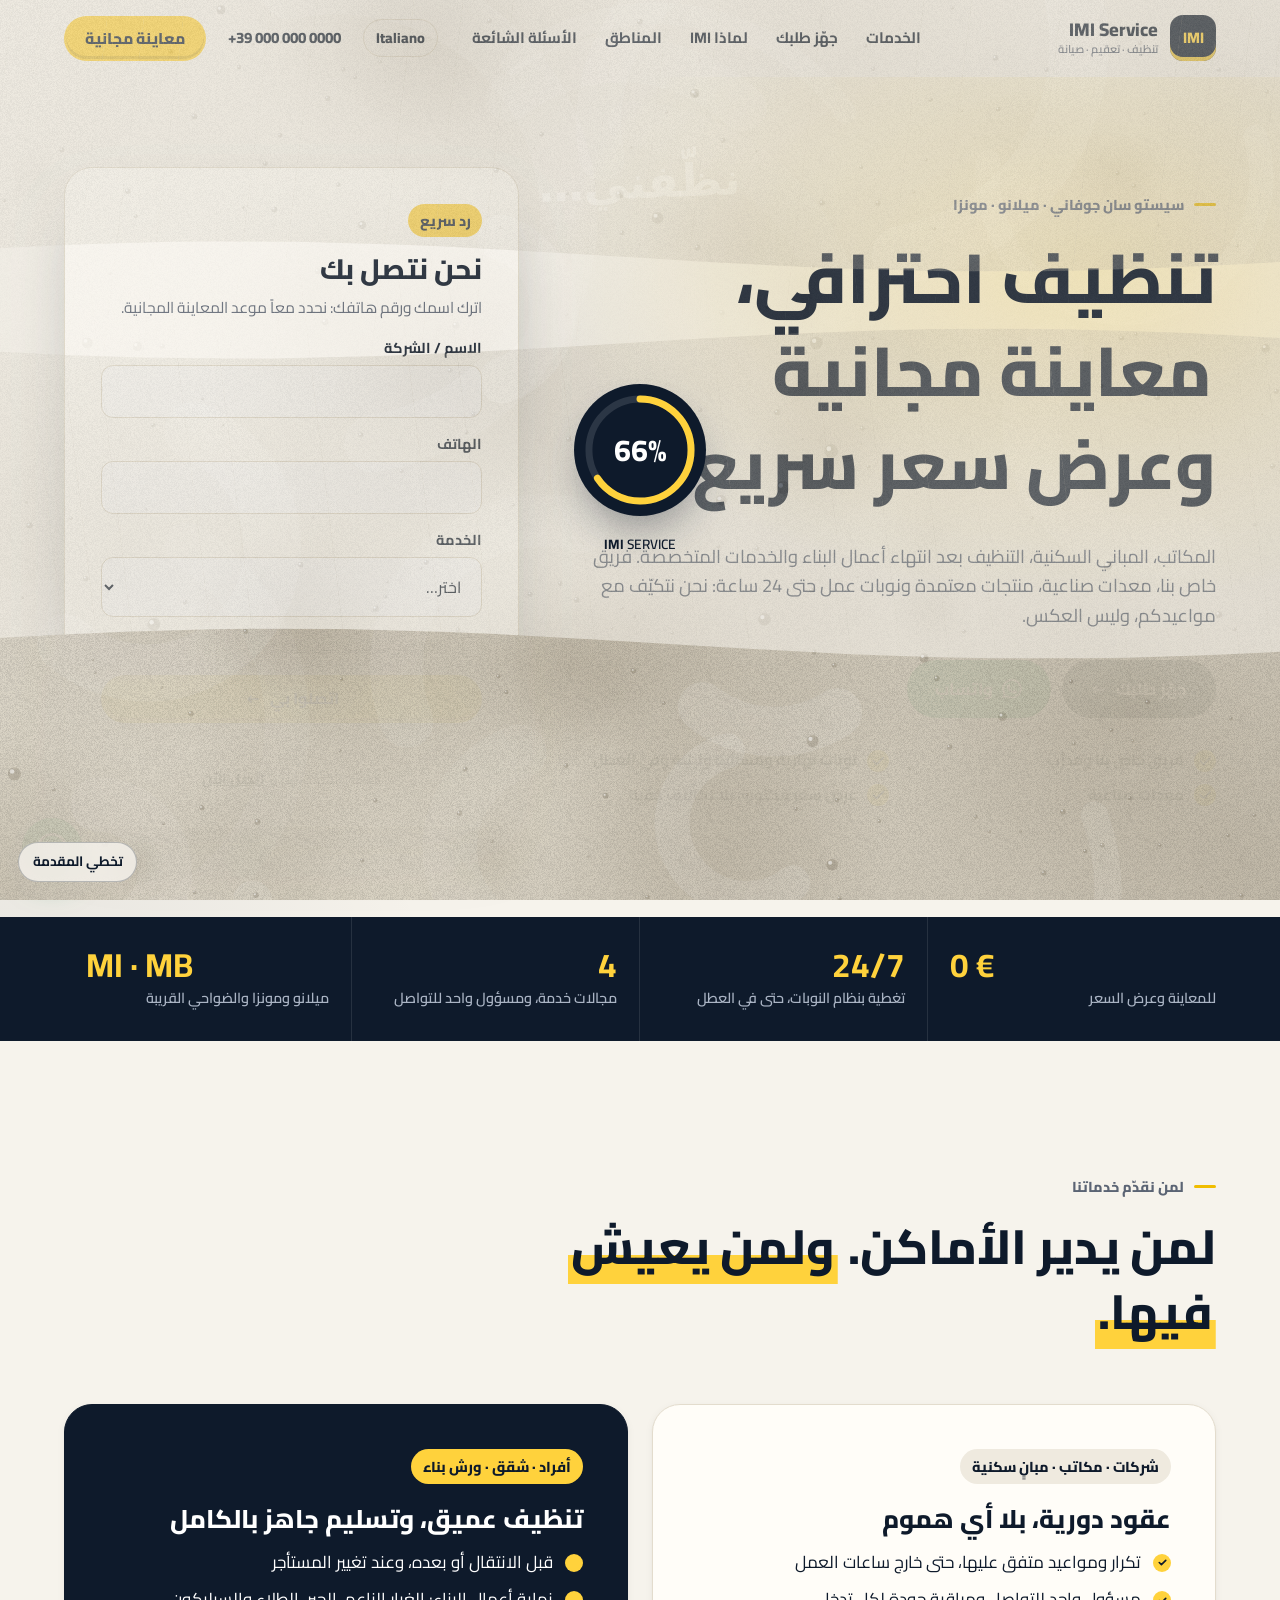
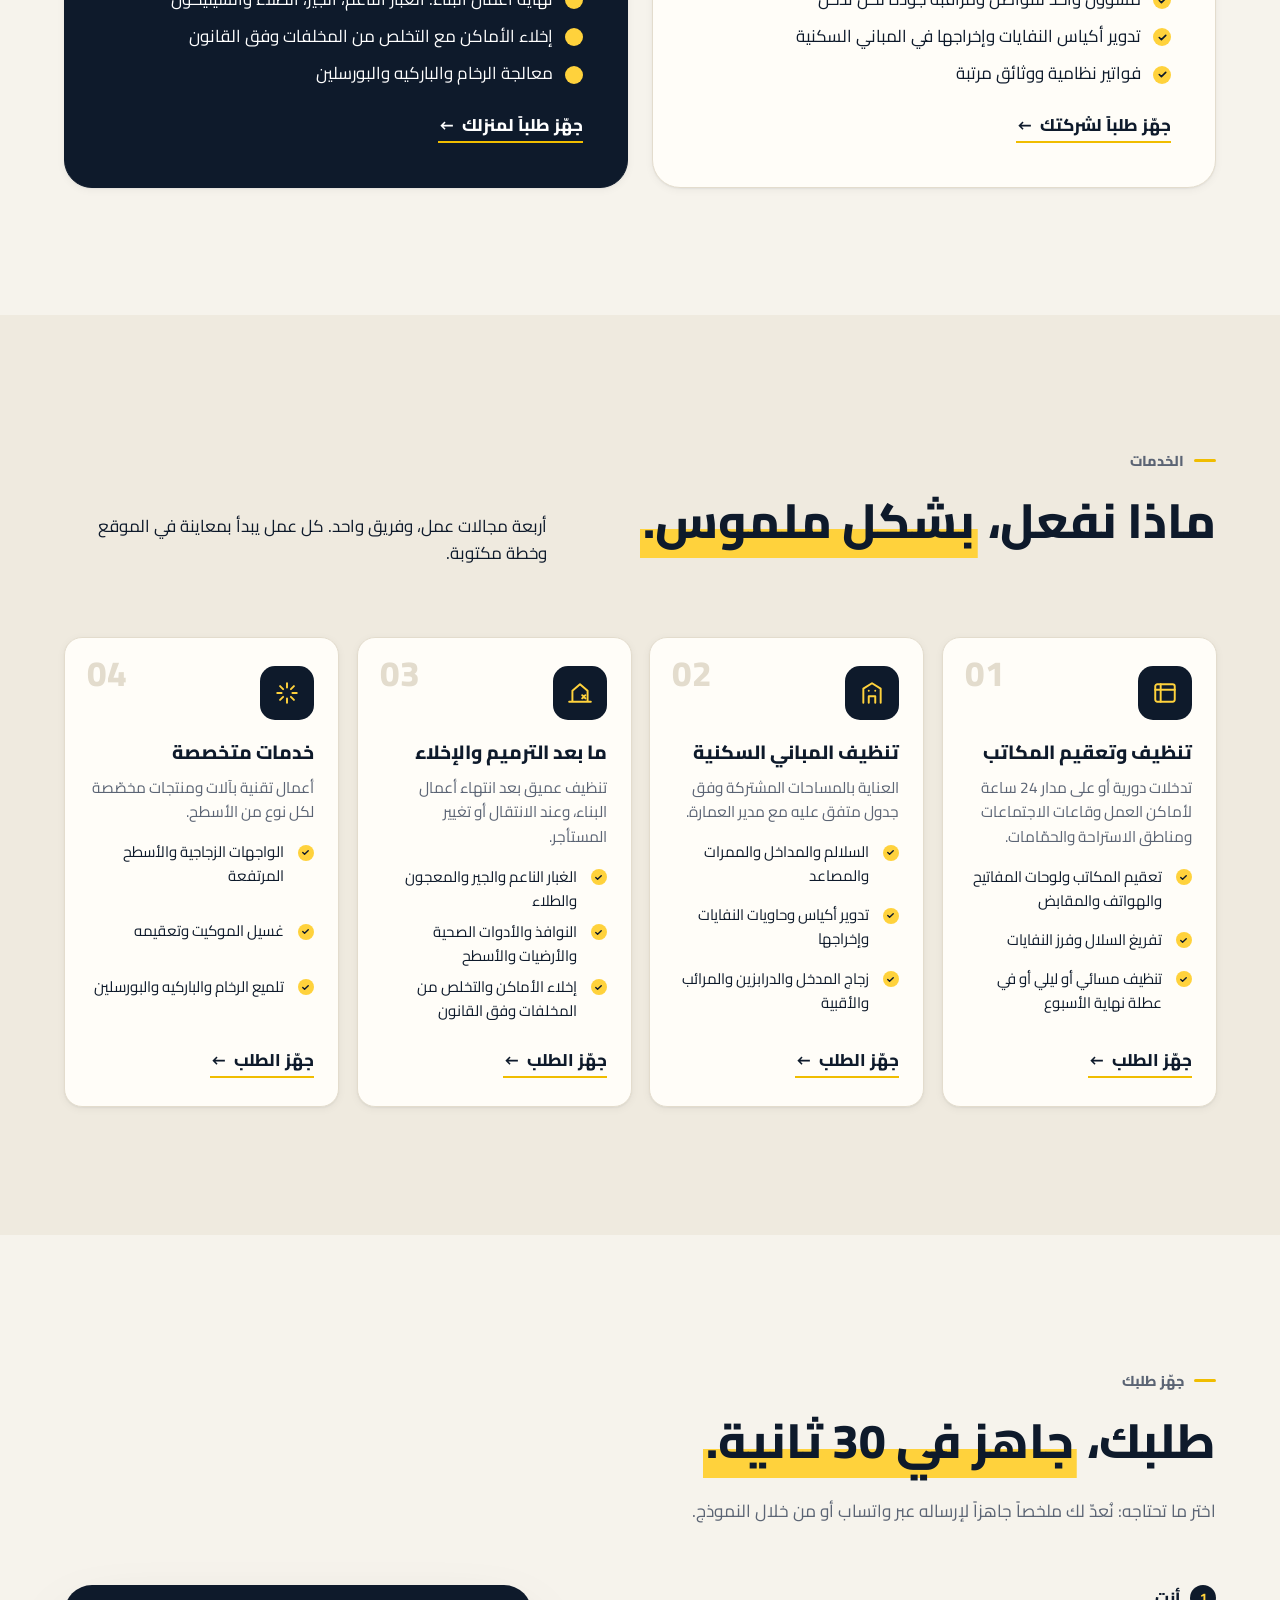
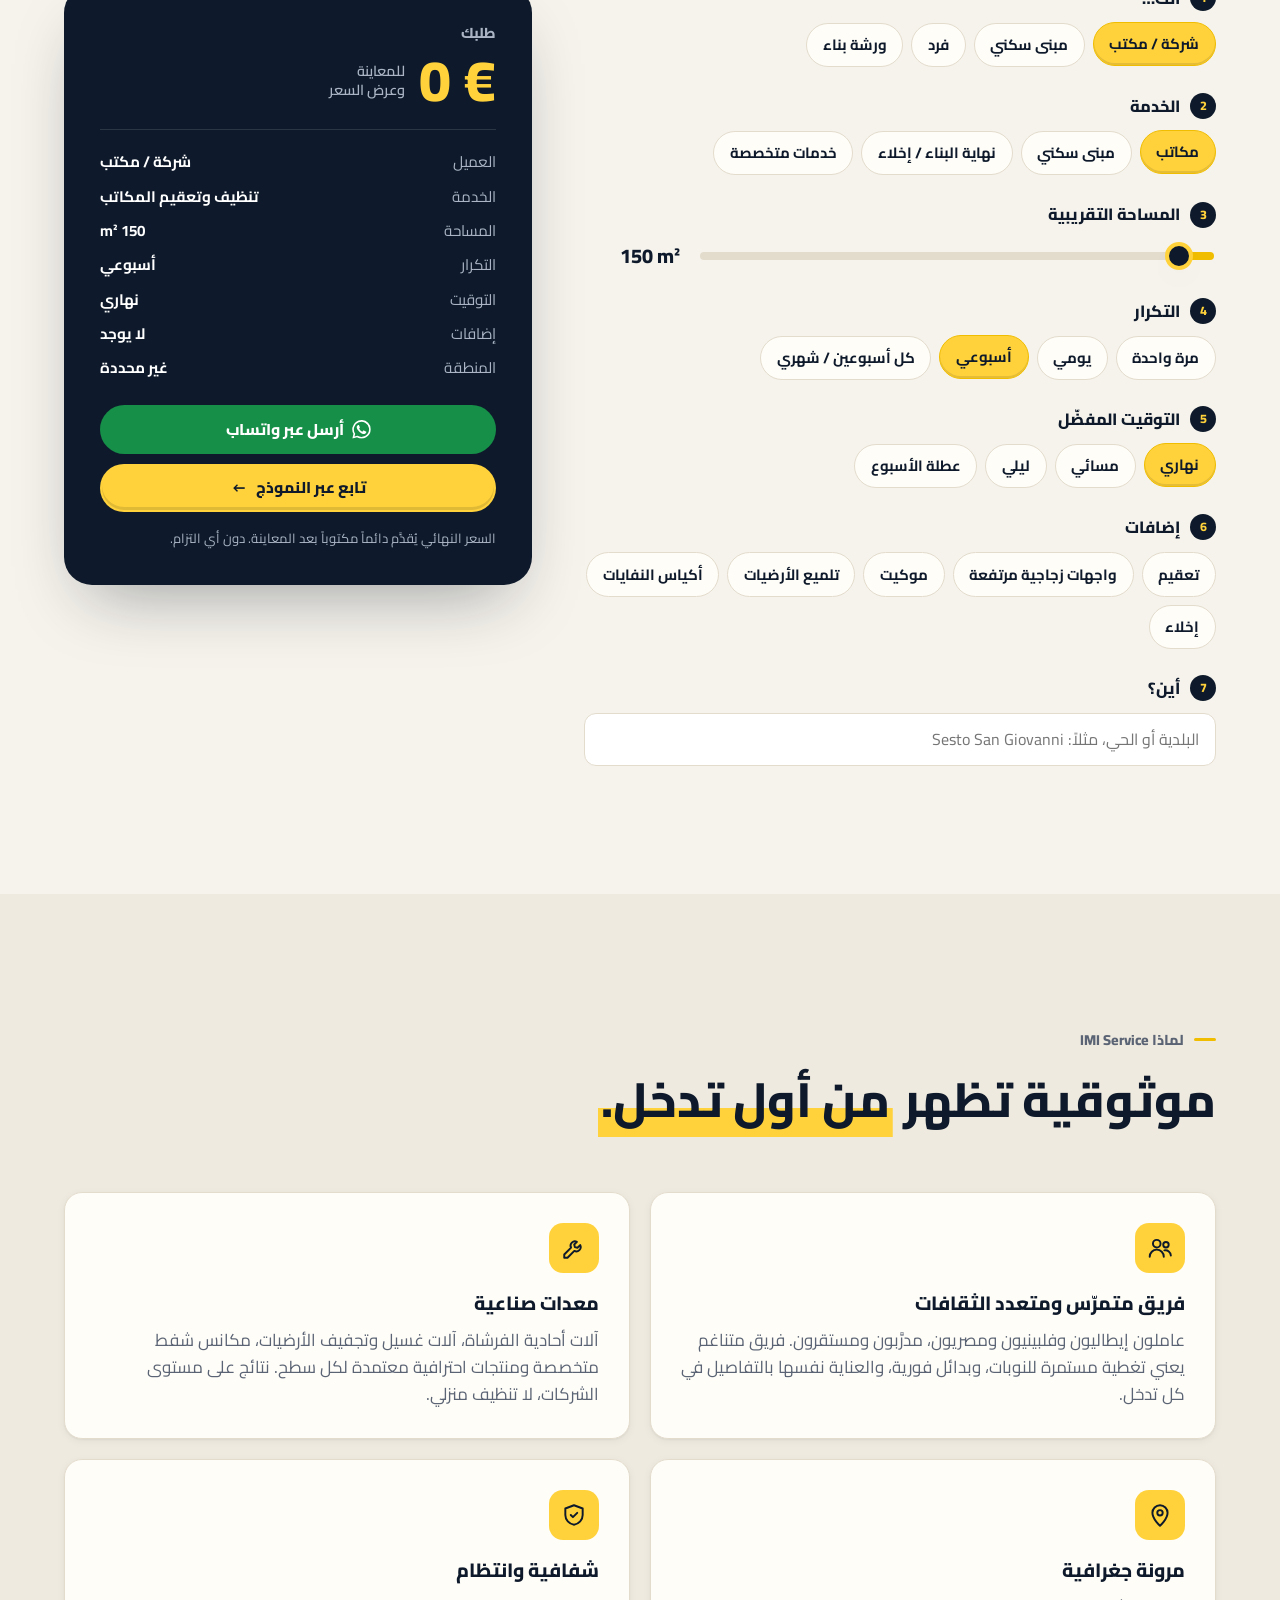
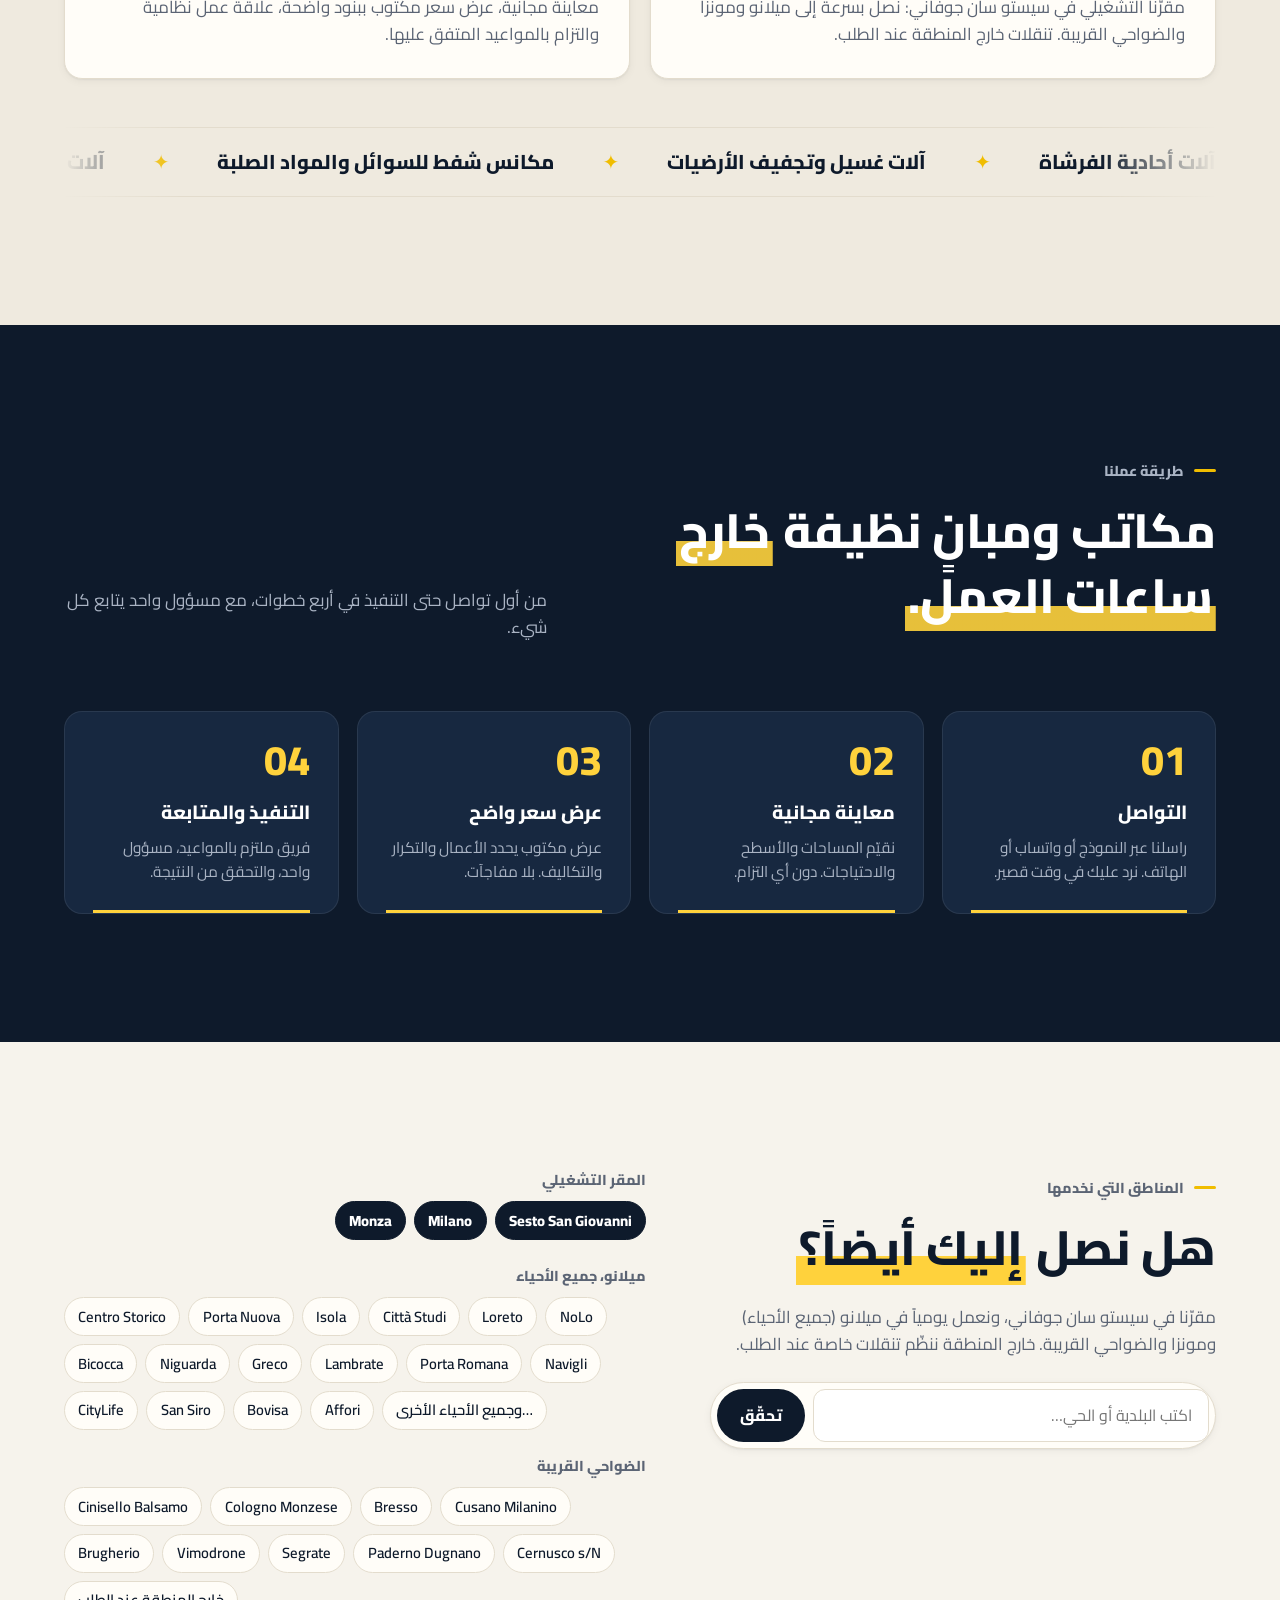
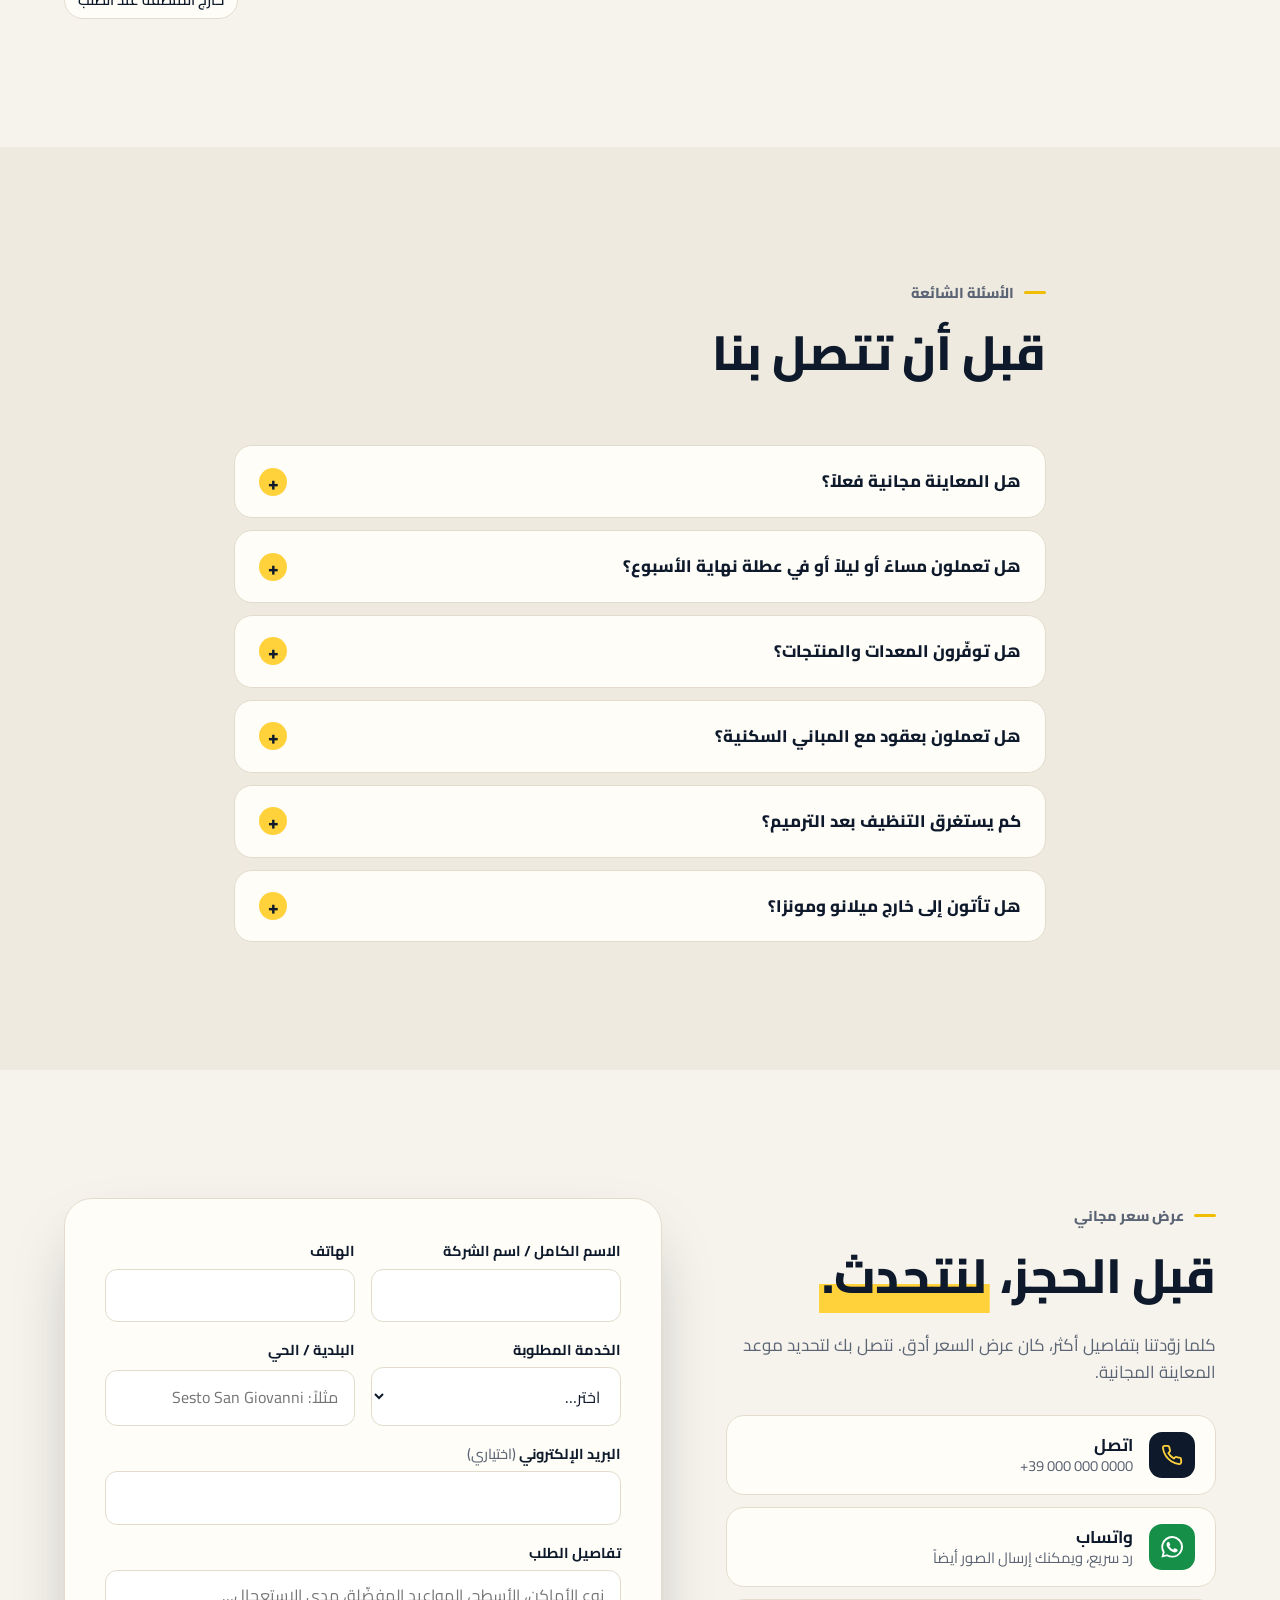
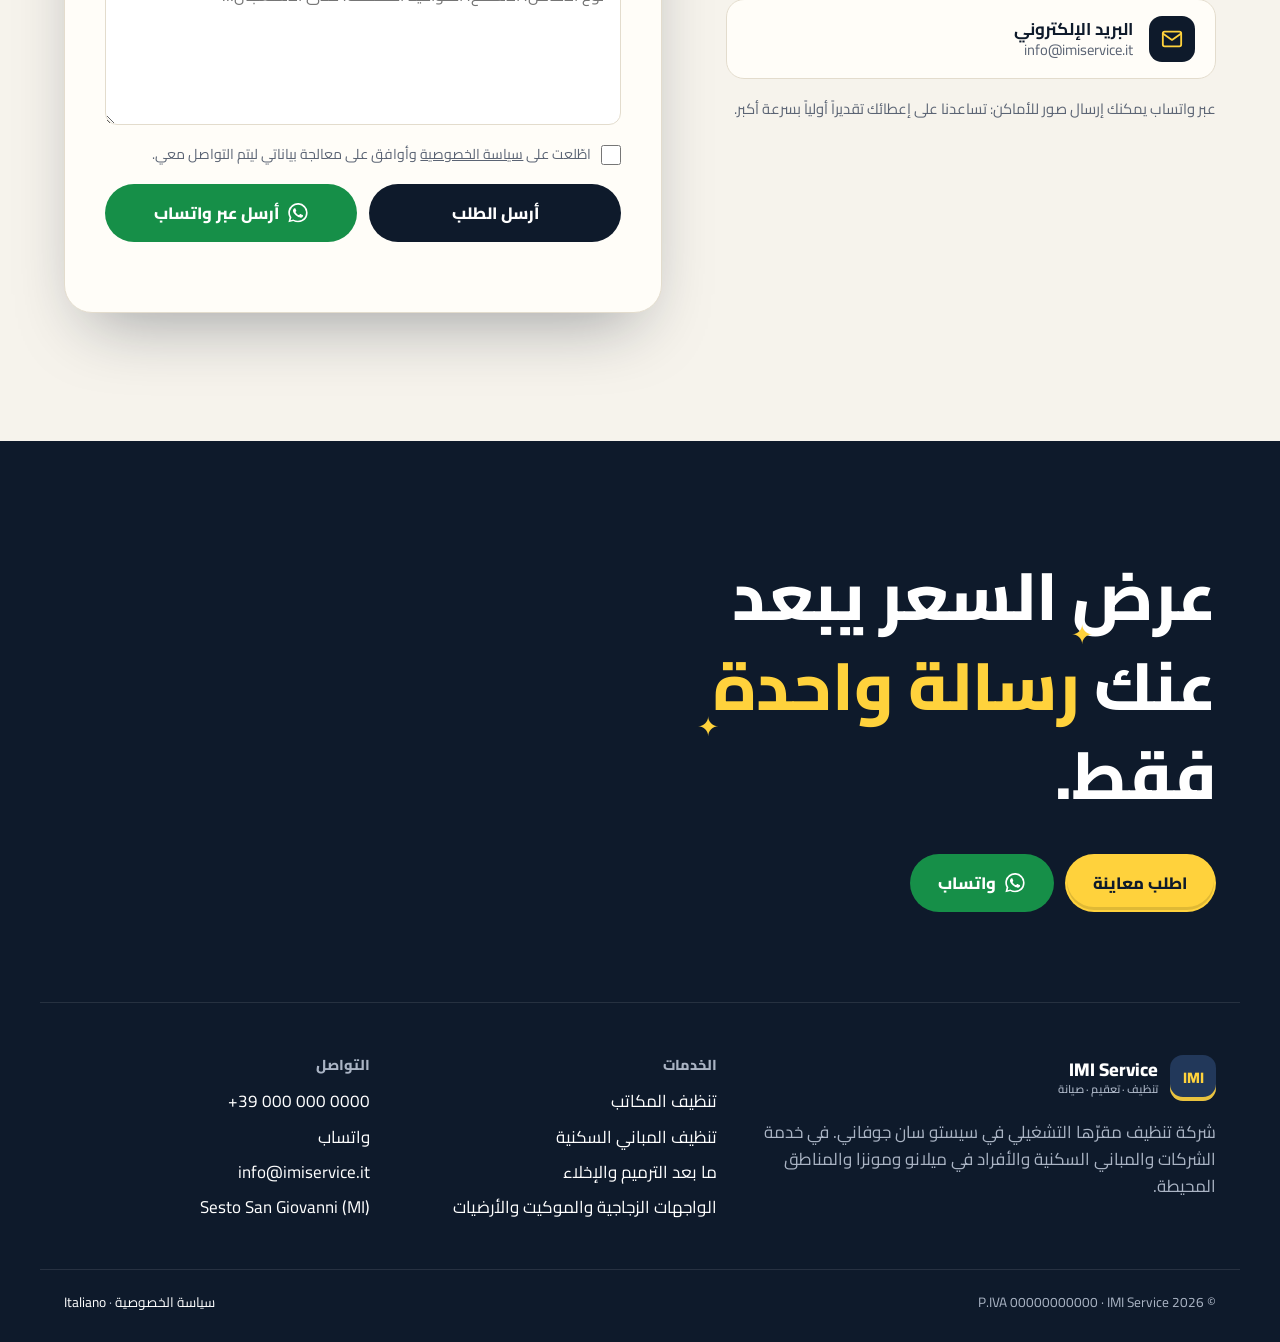
==== ar/index.html @ 5b20accc "Versione araba (RTL), correzioni layout e documentazione - Pagina /ar/ tradotta in arabo, con selett" ====
<!doctype html>
<html lang="ar" dir="rtl">
<head>
  <meta charset="utf-8">
  <meta name="viewport" content="width=device-width, initial-scale=1">
  <title>IMI Service | خدمات التنظيف والتعقيم في ميلانو ومونزا وسيستو سان جوفاني</title>
  <meta name="description" content="شركة تنظيف في سيستو سان جوفاني: المكاتب، المباني السكنية، التنظيف بعد الترميم، الإخلاء، الواجهات الزجاجية، الموكيت ومعالجة الأرضيات. ميلانو ومونزا والمناطق المحيطة. معاينة مجانية وعرض سعر سريع.">
  <meta name="theme-color" content="#0e1a2b">
  <link rel="canonical" href="https://www.imiservice.it/ar/">
  <link rel="alternate" hreflang="it" href="https://www.imiservice.it/">
  <link rel="alternate" hreflang="ar" href="https://www.imiservice.it/ar/">
  <link rel="alternate" hreflang="x-default" href="https://www.imiservice.it/">
  <link rel="icon" href="../assets/img/favicon.svg" type="image/svg+xml">

  <meta property="og:type" content="website">
  <meta property="og:locale" content="ar_AR">
  <meta property="og:title" content="IMI Service | خدمات تنظيف وتعقيم احترافية في ميلانو">
  <meta property="og:description" content="المكاتب، المباني السكنية، ما بعد الترميم والخدمات المتخصصة. معاينة مجانية وعرض سعر سريع.">
  <meta property="og:url" content="https://www.imiservice.it/ar/">

  <link rel="preconnect" href="https://fonts.googleapis.com">
  <link rel="preconnect" href="https://fonts.gstatic.com" crossorigin>
  <link href="https://fonts.googleapis.com/css2?family=Cairo:wght@400;500;600;700;800&family=Manrope:wght@600;800&display=swap" rel="stylesheet">
  <link rel="stylesheet" href="../assets/css/style.css">

  <script>document.documentElement.classList.add('js');</script>

  <script type="importmap">
  { "imports": { "three": "../assets/vendor/three/three.module.min.js" } }
  </script>

  <script type="application/ld+json">
  {
    "@context": "https://schema.org",
    "@type": "HomeAndConstructionBusiness",
    "name": "IMI Service",
    "description": "شركة تنظيف وتعقيم وصيانة للشركات والمباني السكنية والأفراد في ميلانو ومونزا وسيستو سان جوفاني.",
    "url": "https://www.imiservice.it/ar/",
    "inLanguage": "ar",
    "telephone": "+39 000 000 0000",
    "email": "info@imiservice.it",
    "address": {
      "@type": "PostalAddress",
      "addressLocality": "Sesto San Giovanni",
      "addressRegion": "MI",
      "postalCode": "20099",
      "addressCountry": "IT"
    },
    "areaServed": ["Sesto San Giovanni", "Milano", "Monza", "Città metropolitana di Milano", "Provincia di Monza e della Brianza"]
  }
  </script>
</head>
<body>
  <a class="skip-link" href="#main">انتقل إلى المحتوى</a>

  <!-- ============ المقدمة: الممسحة تنظّف الشاشة ============ -->
  <div class="intro" id="intro" aria-hidden="true">
    <canvas class="intro__grime" id="grime"></canvas>
    <div class="intro__badge" id="introBadge">
      <svg viewBox="0 0 100 100" class="intro__ring">
        <circle cx="50" cy="50" r="44" class="intro__ring-bg"/>
        <circle cx="50" cy="50" r="44" class="intro__ring-fg" id="introRing"/>
      </svg>
      <span class="intro__pct" dir="ltr"><span id="introPct">0</span>%</span>
    </div>
    <p class="intro__brand" dir="ltr"><strong>IMI</strong> Service</p>
    <button class="intro__skip" type="button" id="introSkip">تخطي المقدمة</button>
  </div>

  <canvas class="scene3d" id="scene3d" aria-hidden="true"></canvas>

  <!-- ============ الترويسة ============ -->
  <header class="header" id="top">
    <div class="container header__inner">
      <a class="brand" href="#top" aria-label="IMI Service، العودة إلى الأعلى">
        <span class="brand__mark" aria-hidden="true">IMI</span>
        <span class="brand__text">IMI Service<small>تنظيف · تعقيم · صيانة</small></span>
      </a>

      <nav class="nav" id="nav" aria-label="القائمة الرئيسية">
        <ul>
          <li><a href="#servizi">الخدمات</a></li>
          <li><a href="#configuratore">جهّز طلبك</a></li>
          <li><a href="#perche-noi">لماذا IMI</a></li>
          <li><a href="#zone">المناطق</a></li>
          <li><a href="#faq">الأسئلة الشائعة</a></li>
        </ul>
        <a class="lang-switch" href="../" hreflang="it" lang="it" title="Versione italiana">Italiano</a>
        <a class="nav__phone" href="tel:+390000000000" data-imi="tel" dir="ltr">+39 000 000 0000</a>
        <a class="btn btn--yellow nav__cta" href="#preventivo">معاينة مجانية</a>
      </nav>

      <button class="nav-toggle" type="button" aria-controls="nav" aria-expanded="false">
        <span class="sr-only">فتح القائمة</span>
        <span class="nav-toggle__bar"></span>
        <span class="nav-toggle__bar"></span>
        <span class="nav-toggle__bar"></span>
      </button>
    </div>
  </header>

  <main id="main">

    <!-- ============ الواجهة ============ -->
    <section class="hero">
      <div class="container hero__inner">
        <div class="hero__copy">
          <p class="kicker">سيستو سان جوفاني · ميلانو · مونزا</p>
          <h1 class="reveal">تنظيف احترافي، <mark class="hl">معاينة مجانية</mark> وعرض سعر سريع.</h1>
          <p class="hero__lead reveal">
            المكاتب، المباني السكنية، التنظيف بعد انتهاء أعمال البناء والخدمات المتخصصة. فريق خاص بنا، معدات صناعية،
            منتجات معتمدة ونوبات عمل حتى 24 ساعة: نحن نتكيّف مع مواعيدكم، وليس العكس.
          </p>

          <div class="hero__actions reveal">
            <a class="btn btn--dark btn--lg" href="#configuratore">جهّز طلبك <span aria-hidden="true">←</span></a>
            <a class="btn btn--whatsapp btn--lg" href="https://wa.me/390000000000" data-imi="wa" target="_blank" rel="noopener">
              <svg aria-hidden="true" viewBox="0 0 24 24"><use href="#i-wa"/></svg>
              واتساب
            </a>
          </div>

          <ul class="hero__trust reveal" role="list">
            <li><svg aria-hidden="true" viewBox="0 0 24 24"><use href="#i-check"/></svg>فريق خاص بنا ومدرَّب</li>
            <li><svg aria-hidden="true" viewBox="0 0 24 24"><use href="#i-check"/></svg>نوبات نهارية ومسائية وليلية وفي العطل</li>
            <li><svg aria-hidden="true" viewBox="0 0 24 24"><use href="#i-check"/></svg>معدات صناعية</li>
            <li><svg aria-hidden="true" viewBox="0 0 24 24"><use href="#i-check"/></svg>عرض سعر مكتوب، بلا تكاليف خفية</li>
          </ul>
        </div>

        <aside class="hero__card reveal" aria-labelledby="quick-title">
          <span class="anchor3d anchor3d--hero" data-anchor data-scale="1.05" data-mobile="1" aria-hidden="true"></span>
          <p class="hero__card-tag">رد سريع</p>
          <h2 id="quick-title">نحن نتصل بك</h2>
          <p class="hero__card-sub">اترك اسمك ورقم هاتفك: نحدد معاً موعد المعاينة المجانية.</p>
          <form class="lead-form" data-form="quick" novalidate>
            <div class="field">
              <label for="q-nome">الاسم / الشركة</label>
              <input id="q-nome" name="nome" type="text" autocomplete="name" required>
            </div>
            <div class="field">
              <label for="q-tel">الهاتف</label>
              <input id="q-tel" name="telefono" type="tel" autocomplete="tel" inputmode="tel" dir="ltr" required>
            </div>
            <div class="field">
              <label for="q-servizio">الخدمة</label>
              <select id="q-servizio" name="servizio" required>
                <option value="">اختر…</option>
                <option>تنظيف وتعقيم المكاتب</option>
                <option>تنظيف المباني السكنية</option>
                <option>تنظيف ما بعد الترميم / الإخلاء</option>
                <option>الواجهات الزجاجية والموكيت والأرضيات</option>
                <option>أخرى / عدة خدمات</option>
              </select>
            </div>
            <label class="check">
              <input type="checkbox" name="privacy" required>
              <span>أوافق على <a href="../privacy.html" target="_blank">سياسة الخصوصية</a>.</span>
            </label>
            <button class="btn btn--yellow btn--block" type="submit">اتصلوا بي <span aria-hidden="true">←</span></button>
            <p class="form-status" role="status" aria-live="polite"></p>
          </form>
          <p class="hero__card-alt">تفضّل التحدث الآن؟ <a href="tel:+390000000000" data-imi="tel-plain">اتصل الآن</a></p>
        </aside>
      </div>

      <div class="stats">
        <div class="container stats__inner">
          <div class="stat"><strong dir="ltr">0 €</strong><span>للمعاينة وعرض السعر</span></div>
          <div class="stat"><strong>24/7</strong><span>تغطية بنظام النوبات، حتى في العطل</span></div>
          <div class="stat"><strong>4</strong><span>مجالات خدمة، ومسؤول واحد للتواصل</span></div>
          <div class="stat"><strong dir="ltr">MI · MB</strong><span>ميلانو ومونزا والضواحي القريبة</span></div>
        </div>
      </div>
    </section>

    <!-- ============ لمن نقدّم خدماتنا ============ -->
    <section class="section" aria-labelledby="target-title">
      <div class="container">
        <div class="section__head reveal">
          <p class="kicker">لمن نقدّم خدماتنا</p>
          <h2 id="target-title">لمن يدير الأماكن. <mark class="hl">ولمن يعيش فيها.</mark></h2>
        </div>
        <div class="target">
          <article class="target__card tilt reveal">
            <p class="tag">شركات · مكاتب · مبانٍ سكنية</p>
            <h3>عقود دورية، بلا أي هموم</h3>
            <ul class="ticks">
              <li>تكرار ومواعيد متفق عليها، حتى خارج ساعات العمل</li>
              <li>مسؤول واحد للتواصل ومراقبة جودة لكل تدخل</li>
              <li>تدوير أكياس النفايات وإخراجها في المباني السكنية</li>
              <li>فواتير نظامية ووثائق مرتبة</li>
            </ul>
            <a class="link-arrow" href="#configuratore" data-prefill-type="شركة / مكتب">جهّز طلباً لشركتك</a>
          </article>
          <article class="target__card target__card--dark tilt reveal">
            <p class="tag tag--yellow">أفراد · شقق · ورش بناء</p>
            <h3>تنظيف عميق، وتسليم جاهز بالكامل</h3>
            <ul class="ticks">
              <li>قبل الانتقال أو بعده، وعند تغيير المستأجر</li>
              <li>نهاية أعمال البناء: الغبار الناعم، الجير، الطلاء والسيليكون</li>
              <li>إخلاء الأماكن مع التخلص من المخلفات وفق القانون</li>
              <li>معالجة الرخام والباركيه والبورسلين</li>
            </ul>
            <a class="link-arrow" href="#configuratore" data-prefill-type="فرد">جهّز طلباً لمنزلك</a>
          </article>
        </div>
      </div>
    </section>

    <!-- ============ الخدمات ============ -->
    <section class="section section--tint" id="servizi" aria-labelledby="servizi-title">
      <div class="container">
        <div class="section__head section__head--split reveal">
          <div>
            <p class="kicker">الخدمات</p>
            <h2 id="servizi-title">ماذا نفعل، <mark class="hl">بشكل ملموس.</mark></h2>
          </div>
          <p>أربعة مجالات عمل، وفريق واحد. كل عمل يبدأ بمعاينة في الموقع وخطة مكتوبة.</p>
          <span class="anchor3d anchor3d--right" data-anchor data-scale="0.9" aria-hidden="true"></span>
        </div>

        <div class="services">
          <article class="service tilt reveal">
            <span class="service__n">01</span>
            <div class="service__icon" aria-hidden="true">
              <svg viewBox="0 0 24 24"><rect x="3" y="4" width="18" height="16" rx="2"/><path d="M3 9h18M8 4v16"/></svg>
            </div>
            <h3>تنظيف وتعقيم المكاتب</h3>
            <p>تدخلات دورية أو على مدار 24 ساعة لأماكن العمل وقاعات الاجتماعات ومناطق الاستراحة والحمّامات.</p>
            <ul class="ticks ticks--sm">
              <li>تعقيم المكاتب ولوحات المفاتيح والهواتف والمقابض</li>
              <li>تفريغ السلال وفرز النفايات</li>
              <li>تنظيف مسائي أو ليلي أو في عطلة نهاية الأسبوع</li>
            </ul>
            <a class="link-arrow" href="#configuratore" data-prefill-service="تنظيف وتعقيم المكاتب">جهّز الطلب</a>
          </article>

          <article class="service tilt reveal">
            <span class="service__n">02</span>
            <div class="service__icon" aria-hidden="true">
              <svg viewBox="0 0 24 24"><path d="M4 21V8l8-5 8 5v13"/><path d="M9 21v-6h6v6M9 10h.01M15 10h.01"/></svg>
            </div>
            <h3>تنظيف المباني السكنية</h3>
            <p>العناية بالمساحات المشتركة وفق جدول متفق عليه مع مدير العمارة.</p>
            <ul class="ticks ticks--sm">
              <li>السلالم والمداخل والممرات والمصاعد</li>
              <li>تدوير أكياس وحاويات النفايات وإخراجها</li>
              <li>زجاج المدخل والدرابزين والمرائب والأقبية</li>
            </ul>
            <a class="link-arrow" href="#configuratore" data-prefill-service="تنظيف المباني السكنية">جهّز الطلب</a>
          </article>

          <article class="service tilt reveal">
            <span class="service__n">03</span>
            <div class="service__icon" aria-hidden="true">
              <svg viewBox="0 0 24 24"><path d="M2 20h20M5 20V10l7-6 7 6v10"/><path d="m14 14 3 3M17 14l-3 3"/></svg>
            </div>
            <h3>ما بعد الترميم والإخلاء</h3>
            <p>تنظيف عميق بعد انتهاء أعمال البناء، وعند الانتقال أو تغيير المستأجر.</p>
            <ul class="ticks ticks--sm">
              <li>الغبار الناعم والجير والمعجون والطلاء</li>
              <li>النوافذ والأدوات الصحية والأرضيات والأسطح</li>
              <li>إخلاء الأماكن والتخلص من المخلفات وفق القانون</li>
            </ul>
            <a class="link-arrow" href="#configuratore" data-prefill-service="تنظيف ما بعد الترميم / الإخلاء">جهّز الطلب</a>
          </article>

          <article class="service tilt reveal">
            <span class="service__n">04</span>
            <div class="service__icon" aria-hidden="true">
              <svg viewBox="0 0 24 24"><path d="M12 3v4M12 17v4M3 12h4M17 12h4M5.6 5.6l2.8 2.8M15.6 15.6l2.8 2.8M5.6 18.4l2.8-2.8M15.6 8.4l2.8-2.8"/></svg>
            </div>
            <h3>خدمات متخصصة</h3>
            <p>أعمال تقنية بآلات ومنتجات مخصّصة لكل نوع من الأسطح.</p>
            <ul class="ticks ticks--sm">
              <li>الواجهات الزجاجية والأسطح المرتفعة</li>
              <li>غسيل الموكيت وتعقيمه</li>
              <li>تلميع الرخام والباركيه والبورسلين</li>
            </ul>
            <a class="link-arrow" href="#configuratore" data-prefill-service="الواجهات الزجاجية والموكيت والأرضيات">جهّز الطلب</a>
          </article>
        </div>
      </div>
    </section>

    <!-- ============ أداة تجهيز الطلب ============ -->
    <section class="section" id="configuratore" aria-labelledby="config-title">
      <div class="container">
        <div class="section__head reveal">
          <p class="kicker">جهّز طلبك</p>
          <h2 id="config-title">طلبك، <mark class="hl">جاهز في 30 ثانية.</mark></h2>
          <p>اختر ما تحتاجه: نُعدّ لك ملخصاً جاهزاً لإرساله عبر واتساب أو من خلال النموذج.</p>
        </div>

        <div class="config">
          <form class="config__form reveal" id="configForm" onsubmit="return false">
            <fieldset class="config__step">
              <legend><span>1</span> أنت…</legend>
              <div class="pills" data-group="tipo">
                <label class="pill"><input type="radio" name="c-tipo" value="شركة / مكتب" checked><span>شركة / مكتب</span></label>
                <label class="pill"><input type="radio" name="c-tipo" value="مدير عمارة سكنية"><span>مبنى سكني</span></label>
                <label class="pill"><input type="radio" name="c-tipo" value="فرد"><span>فرد</span></label>
                <label class="pill"><input type="radio" name="c-tipo" value="شركة مقاولات / ورشة بناء"><span>ورشة بناء</span></label>
              </div>
            </fieldset>

            <fieldset class="config__step">
              <legend><span>2</span> الخدمة</legend>
              <div class="pills" data-group="servizio">
                <label class="pill"><input type="radio" name="c-servizio" value="تنظيف وتعقيم المكاتب" checked><span>مكاتب</span></label>
                <label class="pill"><input type="radio" name="c-servizio" value="تنظيف المباني السكنية"><span>مبنى سكني</span></label>
                <label class="pill"><input type="radio" name="c-servizio" value="تنظيف ما بعد الترميم / الإخلاء"><span>نهاية البناء / إخلاء</span></label>
                <label class="pill"><input type="radio" name="c-servizio" value="الواجهات الزجاجية والموكيت والأرضيات"><span>خدمات متخصصة</span></label>
              </div>
            </fieldset>

            <fieldset class="config__step">
              <legend><span>3</span> المساحة التقريبية</legend>
              <div class="range">
                <input type="range" id="c-mq" name="c-mq" min="20" max="3000" step="10" value="150" aria-describedby="c-mq-out">
                <output id="c-mq-out" for="c-mq" dir="ltr">150 m²</output>
              </div>
            </fieldset>

            <fieldset class="config__step">
              <legend><span>4</span> التكرار</legend>
              <div class="pills" data-group="frequenza">
                <label class="pill"><input type="radio" name="c-freq" value="مرة واحدة"><span>مرة واحدة</span></label>
                <label class="pill"><input type="radio" name="c-freq" value="يومي"><span>يومي</span></label>
                <label class="pill"><input type="radio" name="c-freq" value="أسبوعي" checked><span>أسبوعي</span></label>
                <label class="pill"><input type="radio" name="c-freq" value="كل أسبوعين / شهري"><span>كل أسبوعين / شهري</span></label>
              </div>
            </fieldset>

            <fieldset class="config__step">
              <legend><span>5</span> التوقيت المفضّل</legend>
              <div class="pills" data-group="orario">
                <label class="pill"><input type="radio" name="c-orario" value="نهاري" checked><span>نهاري</span></label>
                <label class="pill"><input type="radio" name="c-orario" value="مسائي / بعد الإغلاق"><span>مسائي</span></label>
                <label class="pill"><input type="radio" name="c-orario" value="ليلي"><span>ليلي</span></label>
                <label class="pill"><input type="radio" name="c-orario" value="عطلة نهاية الأسبوع / أيام العطل"><span>عطلة الأسبوع</span></label>
              </div>
            </fieldset>

            <fieldset class="config__step">
              <legend><span>6</span> إضافات</legend>
              <div class="pills pills--multi">
                <label class="pill"><input type="checkbox" name="c-extra" value="تعقيم"><span>تعقيم</span></label>
                <label class="pill"><input type="checkbox" name="c-extra" value="واجهات زجاجية مرتفعة"><span>واجهات زجاجية مرتفعة</span></label>
                <label class="pill"><input type="checkbox" name="c-extra" value="غسيل الموكيت"><span>موكيت</span></label>
                <label class="pill"><input type="checkbox" name="c-extra" value="تلميع الأرضيات"><span>تلميع الأرضيات</span></label>
                <label class="pill"><input type="checkbox" name="c-extra" value="إدارة أكياس النفايات"><span>أكياس النفايات</span></label>
                <label class="pill"><input type="checkbox" name="c-extra" value="إخلاء"><span>إخلاء</span></label>
              </div>
            </fieldset>

            <div class="config__step">
              <label class="config__label" for="c-zona"><span>7</span> أين؟</label>
              <input class="config__input" id="c-zona" type="text" placeholder="البلدية أو الحي، مثلاً: Sesto San Giovanni">
            </div>
          </form>

          <aside class="summary reveal" aria-live="polite">
            <span class="anchor3d anchor3d--summary" data-anchor data-scale="0.85" aria-hidden="true"></span>
            <p class="summary__label">طلبك</p>
            <p class="summary__price"><span class="summary__big" dir="ltr">0 €</span><span>للمعاينة<br>وعرض السعر</span></p>
            <dl class="summary__list" id="summaryList"></dl>
            <div class="summary__actions">
              <a class="btn btn--whatsapp btn--block" id="configWa" href="https://wa.me/390000000000" target="_blank" rel="noopener">
                <svg aria-hidden="true" viewBox="0 0 24 24"><use href="#i-wa"/></svg> أرسل عبر واتساب
              </a>
              <a class="btn btn--yellow btn--block" id="configForm2" href="#preventivo">تابع عبر النموذج <span aria-hidden="true">←</span></a>
            </div>
            <p class="summary__note">السعر النهائي يُقدَّم دائماً مكتوباً بعد المعاينة. دون أي التزام.</p>
          </aside>
        </div>
      </div>
    </section>

    <!-- ============ لماذا نحن ============ -->
    <section class="section section--tint" id="perche-noi" aria-labelledby="perche-title">
      <div class="container">
        <div class="section__head reveal">
          <p class="kicker">لماذا IMI Service</p>
          <h2 id="perche-title">موثوقية تظهر <mark class="hl">من أول تدخل.</mark></h2>
        </div>

        <div class="usp">
          <article class="usp__item tilt reveal">
            <div class="usp__icon" aria-hidden="true"><svg viewBox="0 0 24 24"><circle cx="9" cy="8" r="3.5"/><path d="M2.5 20a6.5 6.5 0 0 1 13 0"/><circle cx="17.5" cy="9" r="2.5"/><path d="M16 14.2a5 5 0 0 1 6 4.8"/></svg></div>
            <h3>فريق متمرّس ومتعدد الثقافات</h3>
            <p>عاملون إيطاليون وفلبينيون ومصريون، مدرَّبون ومستقرون. فريق متناغم يعني تغطية مستمرة للنوبات،
              وبدائل فورية، والعناية نفسها بالتفاصيل في كل تدخل.</p>
          </article>
          <article class="usp__item tilt reveal">
            <div class="usp__icon" aria-hidden="true"><svg viewBox="0 0 24 24"><path d="M14.7 6.3a4 4 0 0 0-5.4 5.4L3 18v3h3l6.3-6.3a4 4 0 0 0 5.4-5.4l-2.5 2.5-2.4-.6-.6-2.4Z"/></svg></div>
            <h3>معدات صناعية</h3>
            <p>آلات أحادية الفرشاة، آلات غسيل وتجفيف الأرضيات، مكانس شفط متخصصة ومنتجات احترافية معتمدة لكل سطح.
              نتائج على مستوى الشركات، لا تنظيف منزلي.</p>
          </article>
          <article class="usp__item tilt reveal">
            <div class="usp__icon" aria-hidden="true"><svg viewBox="0 0 24 24"><path d="M12 22s7-6.2 7-12a7 7 0 1 0-14 0c0 5.8 7 12 7 12Z"/><circle cx="12" cy="10" r="2.5"/></svg></div>
            <h3>مرونة جغرافية</h3>
            <p>مقرّنا التشغيلي في سيستو سان جوفاني: نصل بسرعة إلى ميلانو ومونزا والضواحي القريبة.
              تنقلات خارج المنطقة عند الطلب.</p>
          </article>
          <article class="usp__item tilt reveal">
            <div class="usp__icon" aria-hidden="true"><svg viewBox="0 0 24 24"><path d="M9 12l2 2 4-4"/><path d="M12 3l8 3v6c0 4.5-3.4 8.3-8 9-4.6-.7-8-4.5-8-9V6l8-3Z"/></svg></div>
            <h3>شفافية وانتظام</h3>
            <p>معاينة مجانية، عرض سعر مكتوب ببنود واضحة، علاقة عمل نظامية والتزام بالمواعيد المتفق عليها.</p>
          </article>
        </div>

        <div class="marquee reveal" aria-label="معداتنا">
          <ul class="marquee__track" role="list">
            <li>آلات أحادية الفرشاة</li><li>آلات غسيل وتجفيف الأرضيات</li><li>مكانس شفط للسوائل والمواد الصلبة</li>
            <li>آلات حقن وشفط للموكيت</li><li>عصي تلسكوبية للواجهات الزجاجية</li><li>منتجات احترافية معتمدة</li>
            <li aria-hidden="true">آلات أحادية الفرشاة</li><li aria-hidden="true">آلات غسيل وتجفيف الأرضيات</li><li aria-hidden="true">مكانس شفط للسوائل والمواد الصلبة</li>
            <li aria-hidden="true">آلات حقن وشفط للموكيت</li><li aria-hidden="true">عصي تلسكوبية للواجهات الزجاجية</li><li aria-hidden="true">منتجات احترافية معتمدة</li>
          </ul>
        </div>
      </div>
    </section>

    <!-- ============ طريقة عملنا ============ -->
    <section class="section section--dark" id="metodo" aria-labelledby="metodo-title">
      <div class="container">
        <div class="section__head section__head--split reveal">
          <div>
            <p class="kicker kicker--light">طريقة عملنا</p>
            <h2 id="metodo-title">مكاتب ومبانٍ نظيفة <mark class="hl hl--dark">خارج ساعات العمل.</mark></h2>
          </div>
          <p>من أول تواصل حتى التنفيذ في أربع خطوات، مع مسؤول واحد يتابع كل شيء.</p>
          <span class="anchor3d anchor3d--right" data-anchor data-scale="0.9" aria-hidden="true"></span>
        </div>
        <ol class="steps">
          <li class="step reveal">
            <span class="step__n">01</span>
            <h3>التواصل</h3>
            <p>راسلنا عبر النموذج أو واتساب أو الهاتف. نرد عليك في وقت قصير.</p>
          </li>
          <li class="step reveal">
            <span class="step__n">02</span>
            <h3>معاينة مجانية</h3>
            <p>نقيّم المساحات والأسطح والاحتياجات. دون أي التزام.</p>
          </li>
          <li class="step reveal">
            <span class="step__n">03</span>
            <h3>عرض سعر واضح</h3>
            <p>عرض مكتوب يحدد الأعمال والتكرار والتكاليف. بلا مفاجآت.</p>
          </li>
          <li class="step reveal">
            <span class="step__n">04</span>
            <h3>التنفيذ والمتابعة</h3>
            <p>فريق ملتزم بالمواعيد، مسؤول واحد، والتحقق من النتيجة.</p>
          </li>
        </ol>
      </div>
    </section>

    <!-- ============ المناطق ============ -->
    <section class="section" id="zone" aria-labelledby="zone-title">
      <div class="container zone">
        <div class="zone__copy reveal">
          <p class="kicker">المناطق التي نخدمها</p>
          <h2 id="zone-title">هل نصل <mark class="hl">إليك أيضاً؟</mark></h2>
          <p>مقرّنا في سيستو سان جوفاني، ونعمل يومياً في ميلانو (جميع الأحياء) ومونزا والضواحي القريبة.
            خارج المنطقة ننظّم تنقلات خاصة عند الطلب.</p>

          <form class="zonecheck" id="zoneCheck" novalidate>
            <label class="sr-only" for="zone-input">بلديتك أو حيّك</label>
            <input id="zone-input" type="text" placeholder="اكتب البلدية أو الحي…" autocomplete="address-level2">
            <button class="btn btn--dark" type="submit">تحقّق</button>
          </form>
          <p class="zonecheck__out" id="zoneOut" role="status" aria-live="polite"></p>
        </div>

        <div class="zone__lists reveal">
          <div class="zone__group">
            <h3>المقر التشغيلي</h3>
            <ul class="chips" role="list">
              <li class="chip chip--strong">Sesto San Giovanni</li>
              <li class="chip chip--strong">Milano</li>
              <li class="chip chip--strong">Monza</li>
            </ul>
          </div>
          <div class="zone__group">
            <h3>ميلانو، جميع الأحياء</h3>
            <ul class="chips" role="list" dir="ltr">
              <li class="chip">Centro Storico</li><li class="chip">Porta Nuova</li><li class="chip">Isola</li>
              <li class="chip">Città Studi</li><li class="chip">Loreto</li><li class="chip">NoLo</li>
              <li class="chip">Bicocca</li><li class="chip">Niguarda</li><li class="chip">Greco</li>
              <li class="chip">Lambrate</li><li class="chip">Porta Romana</li><li class="chip">Navigli</li>
              <li class="chip">CityLife</li><li class="chip">San Siro</li><li class="chip">Bovisa</li>
              <li class="chip">Affori</li><li class="chip" dir="rtl">…وجميع الأحياء الأخرى</li>
            </ul>
          </div>
          <div class="zone__group">
            <h3>الضواحي القريبة</h3>
            <ul class="chips" role="list" dir="ltr">
              <li class="chip">Cinisello Balsamo</li><li class="chip">Cologno Monzese</li><li class="chip">Bresso</li>
              <li class="chip">Cusano Milanino</li><li class="chip">Brugherio</li><li class="chip">Vimodrone</li>
              <li class="chip">Segrate</li><li class="chip">Paderno Dugnano</li><li class="chip">Cernusco s/N</li>
              <li class="chip" dir="rtl">خارج المنطقة عند الطلب</li>
            </ul>
          </div>
        </div>
      </div>
    </section>

    <!-- ============ الأسئلة الشائعة ============ -->
    <section class="section section--tint" id="faq" aria-labelledby="faq-title">
      <div class="container container--narrow">
        <div class="section__head reveal">
          <p class="kicker">الأسئلة الشائعة</p>
          <h2 id="faq-title">قبل أن تتصل بنا</h2>
        </div>
        <div class="faq reveal">
          <details>
            <summary>هل المعاينة مجانية فعلاً؟</summary>
            <p>نعم. المعاينة وعرض السعر مجانيان ودون أي التزام. نحتاجهما لتسعير العمل بدقة، دون تقديرات عشوائية.</p>
          </details>
          <details>
            <summary>هل تعملون مساءً أو ليلاً أو في عطلة نهاية الأسبوع؟</summary>
            <p>نعم. ننظّم النوبات حسب احتياجاتكم: خارج ساعات المكتب، ليلاً، في عطلة نهاية الأسبوع وأيام العطل، وصولاً إلى تغطية على مدار 24 ساعة.</p>
          </details>
          <details>
            <summary>هل توفّرون المعدات والمنتجات؟</summary>
            <p>دائماً. نأتي بآلات صناعية (آلات أحادية الفرشاة، آلات غسيل وتجفيف، مكانس شفط) ومنتجات احترافية معتمدة تُختار حسب نوع الأسطح.</p>
          </details>
          <details>
            <summary>هل تعملون بعقود مع المباني السكنية؟</summary>
            <p>نعم. نعمل مع مديري العمارات وفق جدول ثابت: المساحات المشتركة، السلالم، المصاعد، وتدوير أكياس النفايات وإخراجها.</p>
          </details>
          <details>
            <summary>كم يستغرق التنظيف بعد الترميم؟</summary>
            <p>يعتمد ذلك على المساحة وحالة الموقع. بعد المعاينة نحدد لكم المدة وعدد العاملين؛ وفي الشقق العادية يُنجَز العمل عادةً في اليوم نفسه.</p>
          </details>
          <details>
            <summary>هل تأتون إلى خارج ميلانو ومونزا؟</summary>
            <p>نعم. نغطي الضواحي القريبة، وعند الطلب ننظّم تنقلات خارج المنطقة. اذكروا لنا المكان في النموذج.</p>
          </details>
        </div>
      </div>
    </section>

    <!-- ============ عرض السعر ============ -->
    <section class="section" id="preventivo" aria-labelledby="preventivo-title">
      <div class="container contact">
        <div class="contact__copy reveal">
          <p class="kicker">عرض سعر مجاني</p>
          <h2 id="preventivo-title">قبل الحجز، <mark class="hl">لنتحدث.</mark></h2>
          <p>كلما زوّدتنا بتفاصيل أكثر، كان عرض السعر أدق. نتصل بك لتحديد موعد المعاينة المجانية.</p>

          <ul class="contact__channels" role="list">
            <li>
              <a class="channel" href="tel:+390000000000" data-imi="tel-plain">
                <span class="channel__icon" aria-hidden="true"><svg viewBox="0 0 24 24"><use href="#i-phone"/></svg></span>
                <span><strong>اتصل</strong><span data-imi="tel-text" dir="ltr">+39 000 000 0000</span></span>
              </a>
            </li>
            <li>
              <a class="channel channel--wa" href="https://wa.me/390000000000" data-imi="wa" target="_blank" rel="noopener">
                <span class="channel__icon" aria-hidden="true"><svg viewBox="0 0 24 24"><use href="#i-wa"/></svg></span>
                <span><strong>واتساب</strong><span>رد سريع، ويمكنك إرسال الصور أيضاً</span></span>
              </a>
            </li>
            <li>
              <a class="channel" href="mailto:info@imiservice.it" data-imi="mail-plain">
                <span class="channel__icon" aria-hidden="true"><svg viewBox="0 0 24 24"><use href="#i-mail"/></svg></span>
                <span><strong>البريد الإلكتروني</strong><span data-imi="mail-text" dir="ltr">info@imiservice.it</span></span>
              </a>
            </li>
          </ul>
          <p class="contact__note">عبر واتساب يمكنك إرسال صور للأماكن: تساعدنا على إعطائك تقديراً أولياً بسرعة أكبر.</p>
        </div>

        <form class="lead-form contact__form reveal" data-form="full" id="fullForm" novalidate>
          <div class="grid-2">
            <div class="field">
              <label for="f-nome">الاسم الكامل / اسم الشركة</label>
              <input id="f-nome" name="nome" type="text" autocomplete="name" required>
            </div>
            <div class="field">
              <label for="f-tel">الهاتف</label>
              <input id="f-tel" name="telefono" type="tel" autocomplete="tel" inputmode="tel" dir="ltr" required>
            </div>
            <div class="field">
              <label for="f-servizio">الخدمة المطلوبة</label>
              <select id="f-servizio" name="servizio" required>
                <option value="">اختر…</option>
                <option>تنظيف وتعقيم المكاتب</option>
                <option>تنظيف المباني السكنية</option>
                <option>تنظيف ما بعد الترميم / الإخلاء</option>
                <option>الواجهات الزجاجية والموكيت والأرضيات</option>
                <option>أخرى / عدة خدمات</option>
              </select>
            </div>
            <div class="field">
              <label for="f-localita">البلدية / الحي</label>
              <input id="f-localita" name="localita" type="text" placeholder="مثلاً: Sesto San Giovanni" required>
            </div>
            <div class="field grid-2__full">
              <label for="f-email">البريد الإلكتروني <span class="optional">(اختياري)</span></label>
              <input id="f-email" name="email" type="email" autocomplete="email" dir="ltr">
            </div>
            <div class="field grid-2__full">
              <label for="f-msg">تفاصيل الطلب</label>
              <textarea id="f-msg" name="messaggio" rows="5" placeholder="نوع الأماكن، الأسطح، المواعيد المفضّلة، مدى الاستعجال…"></textarea>
            </div>
          </div>

          <label class="check">
            <input type="checkbox" name="privacy" required>
            <span>اطّلعت على <a href="../privacy.html" target="_blank">سياسة الخصوصية</a> وأوافق على معالجة بياناتي ليتم التواصل معي.</span>
          </label>

          <div class="form-actions">
            <button class="btn btn--dark btn--lg" type="submit" data-channel="form">أرسل الطلب</button>
            <button class="btn btn--whatsapp btn--lg" type="submit" data-channel="whatsapp">
              <svg aria-hidden="true" viewBox="0 0 24 24"><use href="#i-wa"/></svg> أرسل عبر واتساب
            </button>
          </div>
          <p class="form-status" role="status" aria-live="polite"></p>
        </form>
      </div>
    </section>
  </main>

  <!-- ============ التذييل ============ -->
  <footer class="footer">
    <div class="container footer__cta reveal">
      <span class="anchor3d anchor3d--footer" data-anchor data-scale="1" aria-hidden="true"></span>
      <h2>عرض السعر يبعد عنك <span class="sparkle">رسالة واحدة</span> فقط.</h2>
      <div class="footer__cta-actions">
        <a class="btn btn--yellow btn--lg" href="#preventivo">اطلب معاينة</a>
        <a class="btn btn--whatsapp btn--lg" href="https://wa.me/390000000000" data-imi="wa" target="_blank" rel="noopener">
          <svg aria-hidden="true" viewBox="0 0 24 24"><use href="#i-wa"/></svg> واتساب
        </a>
      </div>
    </div>
    <div class="container footer__inner">
      <div>
        <a class="brand brand--light" href="#top">
          <span class="brand__mark" aria-hidden="true">IMI</span>
          <span class="brand__text">IMI Service<small>تنظيف · تعقيم · صيانة</small></span>
        </a>
        <p class="footer__claim">شركة تنظيف مقرّها التشغيلي في سيستو سان جوفاني. في خدمة الشركات والمباني السكنية والأفراد في ميلانو ومونزا والمناطق المحيطة.</p>
      </div>
      <div>
        <h3>الخدمات</h3>
        <ul role="list">
          <li><a href="#servizi">تنظيف المكاتب</a></li>
          <li><a href="#servizi">تنظيف المباني السكنية</a></li>
          <li><a href="#servizi">ما بعد الترميم والإخلاء</a></li>
          <li><a href="#servizi">الواجهات الزجاجية والموكيت والأرضيات</a></li>
        </ul>
      </div>
      <div>
        <h3>التواصل</h3>
        <ul role="list">
          <li><a href="tel:+390000000000" data-imi="tel" dir="ltr">+39 000 000 0000</a></li>
          <li><a href="https://wa.me/390000000000" data-imi="wa" target="_blank" rel="noopener">واتساب</a></li>
          <li><a href="mailto:info@imiservice.it" data-imi="mail" dir="ltr">info@imiservice.it</a></li>
          <li>Sesto San Giovanni (MI)</li>
        </ul>
      </div>
    </div>
    <div class="container footer__legal">
      <p>© <span data-year>2026</span> IMI Service · <span dir="ltr">P.IVA <span data-imi="piva">00000000000</span></span></p>
      <p><a href="../privacy.html">سياسة الخصوصية</a> · <a href="../" hreflang="it" lang="it">Italiano</a></p>
    </div>
  </footer>

  <a class="wa-float" href="https://wa.me/390000000000" data-imi="wa" target="_blank" rel="noopener" aria-label="راسلنا عبر واتساب">
    <svg aria-hidden="true" viewBox="0 0 24 24"><use href="#i-wa"/></svg>
  </a>

  <nav class="mobile-bar" aria-label="تواصل سريع">
    <a href="tel:+390000000000" data-imi="tel-plain">اتصل</a>
    <a href="https://wa.me/390000000000" data-imi="wa" target="_blank" rel="noopener" class="mobile-bar__wa">واتساب</a>
    <a href="#preventivo" class="mobile-bar__cta">عرض سعر</a>
  </nav>

  <svg width="0" height="0" style="position:absolute" aria-hidden="true">
    <symbol id="i-check" viewBox="0 0 24 24"><path d="m5 12 5 5L20 7" fill="none" stroke="currentColor" stroke-width="2.4" stroke-linecap="round" stroke-linejoin="round"/></symbol>
    <symbol id="i-wa" viewBox="0 0 24 24"><path fill="currentColor" d="M20.5 3.5A11.8 11.8 0 0 0 1.9 17.7L.5 23.5l5.9-1.5A11.8 11.8 0 0 0 24 12a11.7 11.7 0 0 0-3.5-8.5ZM12 21.6a9.7 9.7 0 0 1-5-1.4l-.3-.2-3.5.9.9-3.4-.2-.4A9.7 9.7 0 1 1 12 21.6Zm5.3-7.3c-.3-.1-1.7-.9-2-1s-.5-.1-.7.1-.8 1-.9 1.2-.3.2-.6.1a7.9 7.9 0 0 1-2.3-1.4 8.7 8.7 0 0 1-1.6-2c-.2-.3 0-.5.1-.6l.4-.5.3-.5a.5.5 0 0 0 0-.5l-.9-2.2c-.2-.6-.5-.5-.7-.5h-.6a1.1 1.1 0 0 0-.8.4 3.4 3.4 0 0 0-1 2.5 5.9 5.9 0 0 0 1.2 3.1 13.4 13.4 0 0 0 5.2 4.6c1.9.8 2.7.9 3.6.7a3.1 3.1 0 0 0 2-1.4 2.5 2.5 0 0 0 .2-1.4c-.1-.1-.3-.2-.6-.3Z"/></symbol>
    <symbol id="i-phone" viewBox="0 0 24 24"><path fill="none" stroke="currentColor" stroke-width="2" stroke-linecap="round" stroke-linejoin="round" d="M22 16.9v3a2 2 0 0 1-2.2 2 19.8 19.8 0 0 1-8.6-3.1 19.5 19.5 0 0 1-6-6A19.8 19.8 0 0 1 2.1 4.2 2 2 0 0 1 4.1 2h3a2 2 0 0 1 2 1.7c.1 1 .4 1.9.7 2.8a2 2 0 0 1-.5 2.1L8 9.9a16 16 0 0 0 6 6l1.3-1.3a2 2 0 0 1 2.1-.4c.9.3 1.8.6 2.8.7a2 2 0 0 1 1.7 2Z"/></symbol>
    <symbol id="i-mail" viewBox="0 0 24 24"><g fill="none" stroke="currentColor" stroke-width="2" stroke-linecap="round" stroke-linejoin="round"><rect x="2" y="4" width="20" height="16" rx="2"/><path d="m22 6-10 7L2 6"/></g></symbol>
  </svg>

  <script src="../assets/js/config.js"></script>
  <script src="../assets/js/main.js" defer></script>
  <script type="module" src="../assets/js/scene3d.js"></script>
  <script>
    setTimeout(function () {
      if (document.body.classList.contains('intro-done')) return;
      var i = document.getElementById('intro'); if (i) i.remove();
      document.body.classList.add('intro-done');
      document.documentElement.style.overflow = '';
      document.querySelectorAll('.reveal').forEach(function (e) { e.classList.add('is-in'); });
    }, 9000);
  </script>
</body>
</html>
---- assets/css/style.css ----
/* ==========================================================================
   IMI Service – stile
   Palette: crema / blu notte / giallo segnale
   ========================================================================== */

:root {
  --cream: #f6f3ec;
  --paper: #fffdf8;
  --tint: #efeadf;
  --ink: #0e1a2b;
  --ink-2: #172840;
  --ink-3: #22385a;
  --muted: #5b6474;
  --muted-light: #aab4c4;
  --line: #e3dccd;
  --yellow: #ffd23c;
  --yellow-deep: #f0bd00;
  --wa: #168f48;
  --wa-hover: #127a3d;
  --danger: #b42318;
  --ok: #157f3c;

  --radius-sm: 10px;
  --radius: 18px;
  --radius-lg: 28px;
  --shadow-sm: 0 1px 2px rgba(14, 26, 43, .06), 0 2px 8px rgba(14, 26, 43, .05);
  --shadow: 0 10px 30px -10px rgba(14, 26, 43, .22);
  --shadow-lg: 0 30px 70px -25px rgba(14, 26, 43, .4);

  --container: 1200px;
  --header-h: 76px;
  --ease: cubic-bezier(.2, .8, .2, 1);
}

*, *::before, *::after { box-sizing: border-box; }
html { overflow-x: hidden; overflow-x: clip; scroll-behavior: smooth; scroll-padding-top: calc(var(--header-h) + 12px); -webkit-text-size-adjust: 100%; }
body {
  margin: 0;
  font-family: "Manrope", system-ui, -apple-system, "Segoe UI", Roboto, sans-serif;
  font-size: 17px;
  line-height: 1.6;
  color: var(--ink);
  background: var(--cream);
  -webkit-font-smoothing: antialiased;
  overflow-x: hidden;
  overflow-x: clip;
}
img, svg { display: block; max-width: 100%; }
a { color: inherit; }
h1, h2, h3 { line-height: 1.08; margin: 0 0 .5em; letter-spacing: -.025em; font-weight: 800; }
h1 { font-size: clamp(2.3rem, 5.4vw, 4.3rem); }
h2 { font-size: clamp(1.9rem, 3.8vw, 3rem); }
h3 { font-size: 1.2rem; letter-spacing: -.01em; }
p { margin: 0 0 1em; }
ul, ol { margin: 0; padding: 0; }
:focus-visible { outline: 3px solid var(--yellow-deep); outline-offset: 3px; border-radius: 6px; }

.container { width: 100%; max-width: var(--container); margin-inline: auto; padding-inline: 24px; }
.container--narrow { max-width: 860px; }
.sr-only { position: absolute; width: 1px; height: 1px; padding: 0; margin: -1px; overflow: hidden; clip: rect(0 0 0 0); white-space: nowrap; border: 0; }
.skip-link { position: absolute; left: 12px; top: -60px; z-index: 2000; background: var(--ink); color: #fff; padding: 10px 14px; border-radius: 8px; }
.skip-link:focus { top: 12px; }

/* ---------- Evidenziatore giallo ---------- */
mark.hl {
  color: inherit;
  background: linear-gradient(transparent 60%, var(--yellow) 60%, var(--yellow) 92%, transparent 92%) no-repeat 0 0 / 0% 100%;
  transition: background-size 1s var(--ease) .35s;
  padding: 0 .06em;
  -webkit-box-decoration-break: clone;
  box-decoration-break: clone;
}
mark.hl--dark { background-image: linear-gradient(transparent 62%, rgba(255, 210, 60, .9) 62%, rgba(255, 210, 60, .9) 90%, transparent 90%); color: #fff; }
.is-in mark.hl, .is-in .hl, html:not(.js) mark.hl { background-size: 100% 100%; }

/* ---------- Kicker ---------- */
.kicker {
  display: inline-flex; align-items: center; gap: 10px;
  font-size: .78rem; font-weight: 800; text-transform: uppercase; letter-spacing: .14em;
  color: var(--muted); margin-bottom: 1rem;
}
.kicker::before { content: ""; width: 22px; height: 3px; border-radius: 3px; background: var(--yellow-deep); }
.kicker--light { color: var(--muted-light); }
.kicker__dots { display: none; }

/* ---------- Bottoni ---------- */
.btn {
  --bg: var(--ink); --fg: #fff;
  display: inline-flex; align-items: center; justify-content: center; gap: .55em;
  padding: .85em 1.35em;
  border: 2px solid transparent; border-radius: 999px;
  background: var(--bg); color: var(--fg);
  font: inherit; font-weight: 800; font-size: .98rem; line-height: 1.1;
  text-decoration: none; cursor: pointer;
  transition: transform .25s var(--ease), box-shadow .25s var(--ease), background-color .2s;
  will-change: transform;
}
.btn:hover { transform: translateY(-2px); box-shadow: var(--shadow); }
.btn:active { transform: translateY(0); }
.btn svg { width: 1.2em; height: 1.2em; flex: none; }
.btn--lg { padding: 1.05em 1.6em; font-size: 1.03rem; }
.btn--block { width: 100%; }
.btn--dark { --bg: var(--ink); --fg: #fff; }
.btn--dark:hover { --bg: var(--ink-3); }
.btn--yellow { --bg: var(--yellow); --fg: var(--ink); box-shadow: inset 0 -3px 0 rgba(0, 0, 0, .12); }
.btn--yellow:hover { --bg: #ffdb5c; }
.btn--whatsapp { --bg: var(--wa); --fg: #fff; }
.btn--whatsapp:hover { --bg: var(--wa-hover); }
.btn--ghost { --bg: transparent; --fg: var(--ink); border-color: var(--ink); }
.btn--ghost:hover { --bg: var(--ink); --fg: #fff; }

.link-arrow { font-weight: 800; text-decoration: none; display: inline-flex; gap: .4em; align-items: center; border-bottom: 2px solid var(--yellow-deep); padding-bottom: 2px; }
.link-arrow::after { content: "→"; transition: transform .2s; }
.link-arrow:hover::after { transform: translateX(4px); }

/* ==========================================================================
   INTRO – vetro sporco + tergivetro
   ========================================================================== */
.intro { display: none; }
html.js .intro {
  display: block;
  position: fixed; inset: 0; z-index: 1000;
  cursor: progress;
  background: #ddd6c8;
  transition: opacity .6s var(--ease), visibility .6s;
}
.intro__grime { position: absolute; inset: 0; width: 100%; height: 100%; }
.intro__badge {
  position: absolute; left: 50%; top: 50%;
  width: 132px; height: 132px; margin: -66px 0 0 -66px;
  display: grid; place-items: center;
  border-radius: 50%;
  background: var(--ink); color: #fff;
  box-shadow: 0 20px 50px -15px rgba(14, 26, 43, .55);
  transition: transform .5s var(--ease), opacity .4s;
}
.intro__ring { position: absolute; inset: 8px; width: calc(100% - 16px); height: calc(100% - 16px); transform: rotate(-90deg); }
.intro__ring circle { fill: none; stroke-width: 6; }
.intro__ring-bg { stroke: rgba(255, 255, 255, .12); }
.intro__ring-fg { stroke: var(--yellow); stroke-linecap: round; stroke-dasharray: 276.5; stroke-dashoffset: 276.5; }
.intro__pct { font-size: 1.9rem; font-weight: 800; letter-spacing: -.03em; font-variant-numeric: tabular-nums; }
.intro__brand {
  position: absolute; left: 50%; top: calc(50% + 84px); transform: translateX(-50%);
  margin: 0; font-size: .85rem; letter-spacing: .25em; text-transform: uppercase; color: var(--ink); font-weight: 600;
  white-space: nowrap;
}
.intro__skip {
  position: absolute; inset-inline-end: 18px; bottom: 18px;
  font: inherit; font-size: .85rem; font-weight: 700;
  padding: .6em 1em; border-radius: 999px; border: 1px solid rgba(14, 26, 43, .25);
  background: rgba(255, 253, 248, .7); color: var(--ink); cursor: pointer;
  backdrop-filter: blur(6px);
}
.intro.is-done { opacity: 0; visibility: hidden; pointer-events: none; }
.intro.is-done .intro__badge { transform: scale(.6); opacity: 0; }

/* tergivetro di riserva (senza WebGL) */
.intro__tool { position: absolute; left: 0; top: 0; pointer-events: none; transform-origin: 0 0; will-change: transform; }

/* Canvas 3D condiviso */
.scene3d {
  position: fixed; inset: 0; width: 100%; height: 100%;
  pointer-events: none; z-index: 1001;
}
body.intro-done .scene3d { z-index: 45; }
.scene3d.is-off { display: none; }

/* L'evidenziatore dell'hero parte solo a schermo pulito */
html.js body:not(.intro-done) .hero mark.hl { background-size: 0% 100%; }

/* ==========================================================================
   HEADER
   ========================================================================== */
.header {
  position: sticky; top: 0; z-index: 50;
  background: rgba(246, 243, 236, .85);
  backdrop-filter: saturate(160%) blur(12px);
  -webkit-backdrop-filter: saturate(160%) blur(12px);
  border-bottom: 1px solid transparent;
  transition: border-color .3s, box-shadow .3s;
}
.header.is-scrolled { border-color: var(--line); box-shadow: 0 6px 24px -18px rgba(14, 26, 43, .4); }
.header__inner { display: flex; align-items: center; justify-content: space-between; gap: 20px; min-height: var(--header-h); }

.brand { display: inline-flex; align-items: center; gap: 12px; text-decoration: none; color: var(--ink); }
.brand__mark {
  display: grid; place-items: center; width: 46px; height: 46px; border-radius: 13px;
  background: var(--ink); color: var(--yellow); font-weight: 800; font-size: .95rem; letter-spacing: .02em;
  box-shadow: inset 0 -4px 0 rgba(255, 210, 60, .9);
}
.brand__text { display: flex; flex-direction: column; font-weight: 800; font-size: 1.15rem; line-height: 1.1; letter-spacing: -.02em; }
.brand__text small { font-weight: 600; font-size: .7rem; color: var(--muted); letter-spacing: .04em; margin-top: 3px; }
.brand--light { color: #fff; }
.brand--light .brand__text small { color: var(--muted-light); }

.nav { display: flex; align-items: center; gap: 22px; }
.nav ul { display: flex; gap: 4px; list-style: none; }
.nav ul a { display: block; padding: 8px 12px; border-radius: 999px; text-decoration: none; font-weight: 700; font-size: .95rem; color: var(--ink); transition: background .2s; }
.nav ul a:hover { background: rgba(14, 26, 43, .06); }
.nav__phone { font-weight: 800; text-decoration: none; font-size: .95rem; white-space: nowrap; }
.nav__cta { padding: .75em 1.2em; }
.lang-switch {
  font-weight: 800; font-size: .9rem; text-decoration: none; white-space: nowrap;
  padding: .45em .85em; border-radius: 999px; border: 1.5px solid var(--line);
}
.lang-switch:hover { border-color: var(--ink); }

.nav-toggle { display: none; width: 46px; height: 46px; border: 0; border-radius: 12px; background: var(--ink); cursor: pointer; padding: 13px 12px; flex-direction: column; justify-content: space-between; }
.nav-toggle__bar { display: block; height: 2px; background: #fff; border-radius: 2px; transition: transform .3s, opacity .2s; }
.nav-toggle[aria-expanded="true"] .nav-toggle__bar:nth-child(2) { transform: translateY(8px) rotate(45deg); }
.nav-toggle[aria-expanded="true"] .nav-toggle__bar:nth-child(3) { opacity: 0; }
.nav-toggle[aria-expanded="true"] .nav-toggle__bar:nth-child(4) { transform: translateY(-8px) rotate(-45deg); }

/* ==========================================================================
   HERO
   ========================================================================== */
.hero { position: relative; padding-top: clamp(40px, 7vw, 90px); overflow: clip; }
.hero::before {
  content: ""; position: absolute; inset: 0; z-index: -1; pointer-events: none;
  background:
    radial-gradient(60% 50% at 85% 20%, rgba(255, 210, 60, .28), transparent 70%),
    radial-gradient(50% 60% at 0% 100%, rgba(14, 26, 43, .07), transparent 70%);
}
.hero__inner { display: grid; grid-template-columns: 1.25fr .9fr; gap: clamp(32px, 5vw, 72px); align-items: center; padding-bottom: clamp(48px, 7vw, 90px); }
.hero h1 { margin-bottom: .45em; }
.hero__lead { font-size: 1.15rem; color: var(--muted); max-width: 40em; }
.hero__actions { display: flex; flex-wrap: wrap; gap: 12px; margin: 30px 0 30px; }
.hero__trust { list-style: none; display: grid; grid-template-columns: 1fr 1fr; gap: 10px 22px; font-weight: 700; font-size: .95rem; }
.hero__trust li { display: flex; align-items: center; gap: 10px; }
.hero__trust svg { width: 22px; height: 22px; flex: none; padding: 3px; border-radius: 50%; background: var(--yellow); color: var(--ink); }

.hero__card {
  position: relative;
  background: var(--paper);
  border: 1px solid var(--line);
  border-radius: var(--radius-lg);
  padding: clamp(24px, 3vw, 36px);
  box-shadow: var(--shadow-lg);
}
.hero__card-tag { display: inline-block; font-size: .75rem; font-weight: 800; text-transform: uppercase; letter-spacing: .12em; background: var(--yellow); padding: .35em .8em; border-radius: 999px; margin-bottom: 14px; }
.hero__card h2 { font-size: 1.75rem; margin-bottom: .25em; }
.hero__card-sub { color: var(--muted); font-size: .97rem; }
.hero__card-alt { margin: 14px 0 0; text-align: center; font-size: .92rem; color: var(--muted); }
.hero__card-alt a { font-weight: 800; color: var(--ink); }

/* ancore della bottiglia 3D */
.anchor3d { position: absolute; width: 2px; height: 2px; pointer-events: none; }
.anchor3d--hero { left: -40px; top: 22%; }
.anchor3d--right { right: -40px; top: -10px; }
.anchor3d--summary { right: 40px; top: -70px; }
.anchor3d--footer { right: 8%; top: 50%; }

/* stats */
.stats { background: var(--ink); color: #fff; }
.stats__inner { display: grid; grid-template-columns: repeat(4, 1fr); }
.stat { padding: 30px 22px; border-inline-start: 1px solid rgba(255, 255, 255, .1); }
.stat:first-child { border-inline-start: 0; padding-inline-start: 0; }
.stat strong { display: block; font-size: clamp(1.6rem, 2.6vw, 2.2rem); color: var(--yellow); letter-spacing: -.03em; line-height: 1.1; }
.stat span { color: var(--muted-light); font-size: .9rem; font-weight: 600; }

/* ==========================================================================
   SEZIONI
   ========================================================================== */
.section { padding: clamp(72px, 10vw, 130px) 0; position: relative; }
.section--tint { background: var(--tint); }
.section--dark { background: var(--ink); color: #fff; }
.section--dark p { color: var(--muted-light); }
.section__head { max-width: 760px; margin-bottom: clamp(36px, 5vw, 60px); position: relative; }
.section__head > p:last-child { color: var(--muted); font-size: 1.08rem; }
.section__head--split { max-width: none; display: grid; grid-template-columns: 1.3fr 1fr; gap: 40px; align-items: end; }
.section__head--split > p { margin: 0 0 .6em; max-width: 30em; }

/* tilt 3D card */
.tilt { transform-style: preserve-3d; transition: transform .5s var(--ease), box-shadow .4s; will-change: transform; }

/* Target */
.target { display: grid; grid-template-columns: 1fr 1fr; gap: 24px; }
.target__card { background: var(--paper); border: 1px solid var(--line); border-radius: var(--radius-lg); padding: clamp(28px, 3.5vw, 44px); box-shadow: var(--shadow-sm); }
.target__card h3 { font-size: 1.6rem; }
.target__card--dark { background: var(--ink); color: #fff; border-color: var(--ink); }
.target__card--dark .ticks li::before { background: var(--yellow); }
.target__card--dark .link-arrow { color: #fff; }
.tag { display: inline-block; font-size: .75rem; font-weight: 800; letter-spacing: .1em; text-transform: uppercase; padding: .4em .85em; border-radius: 999px; background: var(--tint); margin-bottom: 18px; }
.tag--yellow { background: var(--yellow); color: var(--ink); }

.ticks { list-style: none; display: grid; gap: 10px; margin-bottom: 24px; }
.ticks li { position: relative; padding-inline-start: 30px; }
.ticks li::before {
  content: ""; position: absolute; inset-inline-start: 0; top: .3em; width: 18px; height: 18px; border-radius: 50%;
  background: var(--yellow) url("data:image/svg+xml,%3Csvg xmlns='http://www.w3.org/2000/svg' viewBox='0 0 24 24'%3E%3Cpath d='m6 12 4 4 8-8' fill='none' stroke='%230e1a2b' stroke-width='3' stroke-linecap='round' stroke-linejoin='round'/%3E%3C/svg%3E") center / 13px no-repeat;
}
.ticks--sm { font-size: .94rem; gap: 7px; }
.ticks--sm li::before { width: 16px; height: 16px; background-size: 11px; }

/* Servizi */
.services { display: grid; grid-template-columns: repeat(4, 1fr); gap: 18px; }
.service {
  position: relative; display: flex; flex-direction: column;
  background: var(--paper); border: 1px solid var(--line); border-radius: var(--radius);
  padding: 28px 24px; box-shadow: var(--shadow-sm);
}
.service:hover { box-shadow: var(--shadow-lg); }
.service__n { position: absolute; inset-inline-end: 22px; top: 18px; font-weight: 800; color: var(--line); font-size: 2.2rem; letter-spacing: -.04em; line-height: 1; }
.service__icon { width: 54px; height: 54px; border-radius: 15px; background: var(--ink); display: grid; place-items: center; margin-bottom: 20px; transform: translateZ(30px); }
.service__icon svg { width: 26px; height: 26px; fill: none; stroke: var(--yellow); stroke-width: 1.8; stroke-linecap: round; stroke-linejoin: round; }
.service h3 { transform: translateZ(20px); }
.service > p { color: var(--muted); font-size: .96rem; }
.service .ticks { flex: 1; }
.service .link-arrow { align-self: flex-start; }

/* ==========================================================================
   CONFIGURATORE
   ========================================================================== */
.config { display: grid; grid-template-columns: 1.35fr 1fr; gap: clamp(24px, 4vw, 56px); align-items: start; }
.config__form { display: grid; gap: 26px; }
.config__step { border: 0; padding: 0; margin: 0; min-width: 0; }
.config__step legend, .config__label {
  display: flex; align-items: center; gap: 10px; padding: 0;
  font-weight: 800; font-size: 1.02rem; margin-bottom: 12px;
}
.config__step legend span, .config__label span {
  display: grid; place-items: center; width: 26px; height: 26px; border-radius: 50%;
  background: var(--ink); color: var(--yellow); font-size: .78rem;
}
.pills { display: flex; flex-wrap: wrap; gap: 8px; }
.pill { position: relative; cursor: pointer; }
.pill input { position: absolute; opacity: 0; inset: 0; cursor: pointer; }
.pill span {
  display: inline-block; padding: .62em 1.05em; border-radius: 999px;
  border: 1.5px solid var(--line); background: var(--paper);
  font-weight: 700; font-size: .93rem; transition: all .2s var(--ease);
}
.pill:hover span { border-color: var(--ink); }
.pill input:checked + span { background: var(--yellow); border-color: var(--yellow-deep); box-shadow: inset 0 -2px 0 rgba(0, 0, 0, .1); transform: translateY(-1px); }
.pill input:focus-visible + span { outline: 3px solid var(--ink); outline-offset: 2px; }

.range { display: flex; align-items: center; gap: 18px; }
.range input[type="range"] { flex: 1; -webkit-appearance: none; appearance: none; height: 8px; border-radius: 99px; background: linear-gradient(90deg, var(--yellow-deep) var(--p, 5%), var(--line) var(--p, 5%)); outline: none; }
.range input[type="range"]::-webkit-slider-thumb { -webkit-appearance: none; width: 28px; height: 28px; border-radius: 50%; background: var(--ink); border: 4px solid var(--yellow); cursor: grab; box-shadow: var(--shadow); }
.range input[type="range"]::-moz-range-thumb { width: 22px; height: 22px; border-radius: 50%; background: var(--ink); border: 4px solid var(--yellow); cursor: grab; }
.range output { min-width: 96px; text-align: end; font-weight: 800; font-size: 1.25rem; font-variant-numeric: tabular-nums; }
.config__input { width: 100%; }

.summary {
  position: sticky; top: calc(var(--header-h) + 24px);
  background: var(--ink); color: #fff; border-radius: var(--radius-lg);
  padding: clamp(26px, 3vw, 36px); box-shadow: var(--shadow-lg);
}
.summary__label { font-size: .78rem; text-transform: uppercase; letter-spacing: .14em; font-weight: 800; color: var(--muted-light); margin-bottom: 8px; }
.summary__price { display: flex; align-items: center; gap: 14px; margin-bottom: 20px; padding-bottom: 20px; border-bottom: 1px solid rgba(255, 255, 255, .12); }
.summary__big { font-size: clamp(2.8rem, 5vw, 3.6rem); font-weight: 800; color: var(--yellow); letter-spacing: -.04em; line-height: 1; }
.summary__price > span:last-child { color: var(--muted-light); font-size: .9rem; line-height: 1.3; font-weight: 600; }
.summary__list { display: grid; gap: 10px; margin: 0 0 24px; font-size: .95rem; }
.summary__list div { display: flex; justify-content: space-between; gap: 16px; }
.summary__list dt { color: var(--muted-light); }
.summary__list dd { margin: 0; font-weight: 700; text-align: end; }
.summary__list dd.flash { animation: flash .6s var(--ease); }
@keyframes flash { 0% { color: var(--yellow); transform: translateX(-4px); } 100% { color: #fff; transform: none; } }
.summary__actions { display: grid; gap: 10px; }
.summary__note { margin: 16px 0 0; font-size: .82rem; color: var(--muted-light); }

/* ==========================================================================
   PERCHÉ NOI
   ========================================================================== */
.usp { display: grid; grid-template-columns: repeat(2, 1fr); gap: 20px; }
.usp__item { background: var(--paper); border: 1px solid var(--line); border-radius: var(--radius); padding: 30px; box-shadow: var(--shadow-sm); }
.usp__item p { color: var(--muted); margin: 0; }
.usp__icon { width: 50px; height: 50px; border-radius: 14px; background: var(--yellow); display: grid; place-items: center; margin-bottom: 18px; }
.usp__icon svg { width: 26px; height: 26px; fill: none; stroke: var(--ink); stroke-width: 1.8; stroke-linecap: round; stroke-linejoin: round; }

.marquee { margin-top: 48px; overflow: hidden; border-block: 1px solid var(--line); padding: 18px 0; mask-image: linear-gradient(90deg, transparent, #000 10%, #000 90%, transparent); -webkit-mask-image: linear-gradient(90deg, transparent, #000 10%, #000 90%, transparent); }
.marquee__track { display: flex; gap: 48px; width: max-content; list-style: none; animation: marquee 32s linear infinite; }
.marquee__track li { font-weight: 800; font-size: 1.25rem; white-space: nowrap; display: flex; align-items: center; gap: 48px; }
.marquee__track li::after { content: "✦"; color: var(--yellow-deep); }
@keyframes marquee { to { transform: translateX(-50%); } }

/* ==========================================================================
   METODO
   ========================================================================== */
.steps { list-style: none; display: grid; grid-template-columns: repeat(4, 1fr); gap: 18px; counter-reset: s; }
.step { background: var(--ink-2); border: 1px solid rgba(255, 255, 255, .08); border-radius: var(--radius); padding: 28px; position: relative; overflow: hidden; }
.step::after { content: ""; position: absolute; left: 28px; right: 28px; bottom: 0; height: 3px; background: var(--yellow); transform: scaleX(0); transform-origin: left; transition: transform .9s var(--ease) .3s; }
.step.is-in::after { transform: scaleX(1); }
.step__n { display: block; font-size: 2.6rem; font-weight: 800; color: var(--yellow); letter-spacing: -.04em; line-height: 1; margin-bottom: 18px; }
.step h3 { color: #fff; }
.step p { margin: 0; font-size: .96rem; }

/* ==========================================================================
   ZONE
   ========================================================================== */
.zone { display: grid; grid-template-columns: 1fr 1.15fr; gap: clamp(32px, 5vw, 72px); align-items: start; }
.zone__copy > p { color: var(--muted); }
.zonecheck { display: flex; gap: 8px; margin-top: 24px; background: var(--paper); border: 1.5px solid var(--line); border-radius: 999px; padding: 6px; box-shadow: var(--shadow-sm); }
.zonecheck input { flex: 1; min-width: 0; border: 0; background: transparent; padding: 0 16px; font: inherit; font-weight: 600; outline: none; }
.zonecheck__out { margin-top: 14px; font-weight: 700; min-height: 1.6em; }
.zonecheck__out.is-yes { color: var(--ok); }
.zonecheck__out.is-maybe { color: var(--ink); }
.zone__group + .zone__group { margin-top: 26px; }
.zone__group h3 { font-size: .8rem; text-transform: uppercase; letter-spacing: .12em; color: var(--muted); margin-bottom: 12px; }
.chips { list-style: none; display: flex; flex-wrap: wrap; gap: 8px; }
.chip { padding: .45em .9em; border-radius: 999px; background: var(--paper); border: 1px solid var(--line); font-size: .92rem; font-weight: 600; transition: background .2s, transform .2s; }
.chip--strong { background: var(--ink); color: #fff; border-color: var(--ink); font-weight: 800; }
.chip.is-match { background: var(--yellow); border-color: var(--yellow-deep); transform: scale(1.06); }

/* ==========================================================================
   FAQ
   ========================================================================== */
.faq { display: grid; gap: 12px; }
.faq details { background: var(--paper); border: 1px solid var(--line); border-radius: var(--radius); padding: 0 24px; transition: box-shadow .2s; }
.faq details[open] { box-shadow: var(--shadow); }
.faq summary { cursor: pointer; list-style: none; padding-block: 22px; padding-inline: 0 36px; font-weight: 800; font-size: 1.05rem; position: relative; }
.faq summary::-webkit-details-marker { display: none; }
.faq summary::after { content: "+"; position: absolute; inset-inline-end: 0; top: 50%; transform: translateY(-50%); width: 28px; height: 28px; border-radius: 50%; background: var(--yellow); display: grid; place-items: center; font-size: 1.2rem; transition: transform .3s; }
.faq details[open] summary::after { transform: translateY(-50%) rotate(45deg); }
.faq details p { color: var(--muted); padding-bottom: 22px; margin: 0; }

/* ==========================================================================
   CONTATTI / FORM
   ========================================================================== */
.contact { display: grid; grid-template-columns: .9fr 1.1fr; gap: clamp(32px, 5vw, 72px); align-items: start; }
.contact__copy > p { color: var(--muted); }
.contact__channels { list-style: none; display: grid; gap: 12px; margin: 28px 0 18px; }
.channel { display: flex; align-items: center; gap: 16px; padding: 16px 20px; border-radius: var(--radius); background: var(--paper); border: 1px solid var(--line); text-decoration: none; transition: transform .25s var(--ease), box-shadow .25s; }
.channel:hover { transform: translateY(-2px); box-shadow: var(--shadow); }
.channel > span:last-child { display: flex; flex-direction: column; line-height: 1.3; }
.channel > span:last-child span { color: var(--muted); font-size: .92rem; }
.channel__icon { width: 46px; height: 46px; border-radius: 13px; background: var(--ink); color: var(--yellow); display: grid; place-items: center; flex: none; }
.channel__icon svg { width: 22px; height: 22px; }
.channel--wa .channel__icon { background: var(--wa); color: #fff; }
.contact__note { font-size: .92rem; }

.contact__form { background: var(--paper); border: 1px solid var(--line); border-radius: var(--radius-lg); padding: clamp(24px, 3.5vw, 40px); box-shadow: var(--shadow-lg); }
.grid-2 { display: grid; grid-template-columns: 1fr 1fr; gap: 16px; }
.grid-2__full { grid-column: 1 / -1; }

.field { display: grid; gap: 6px; margin-bottom: 14px; }
.grid-2 .field { margin-bottom: 0; }
.field label { font-weight: 700; font-size: .9rem; }
.optional { font-weight: 500; color: var(--muted); }
input[type="text"], input[type="tel"], input[type="email"], select, textarea {
  width: 100%; font: inherit; font-size: 1rem; color: var(--ink);
  padding: .8em 1em; border-radius: 12px; border: 1.5px solid var(--line); background: #fff;
  transition: border-color .2s, box-shadow .2s;
}
textarea { resize: vertical; min-height: 120px; }
input:focus, select:focus, textarea:focus { outline: none; border-color: var(--ink); box-shadow: 0 0 0 4px rgba(255, 210, 60, .45); }
.zonecheck input:focus { box-shadow: none; }
.is-invalid { border-color: var(--danger) !important; box-shadow: 0 0 0 4px rgba(180, 35, 24, .12) !important; }

.check { display: flex; gap: 10px; align-items: flex-start; font-size: .88rem; color: var(--muted); margin: 18px 0; cursor: pointer; }
.check input { width: 20px; height: 20px; margin: 2px 0 0; flex: none; accent-color: var(--ink); }
.check.is-invalid { color: var(--danger); box-shadow: none !important; }

.form-actions { display: flex; flex-wrap: wrap; gap: 12px; }
.form-actions .btn { flex: 1 1 200px; }
.form-status { margin: 12px 0 0; font-weight: 700; font-size: .92rem; min-height: 1.2em; }
.form-status.is-error { color: var(--danger); }
.form-status.is-ok { color: var(--ok); }

/* ==========================================================================
   FOOTER
   ========================================================================== */
.footer { background: var(--ink); color: #fff; padding: clamp(64px, 9vw, 110px) 0 calc(28px + env(safe-area-inset-bottom)); overflow: hidden; }
.footer__cta { position: relative; text-align: start; padding-bottom: clamp(56px, 8vw, 90px); border-bottom: 1px solid rgba(255, 255, 255, .1); margin-bottom: 52px; }
.footer__cta h2 { max-width: 14ch; font-size: clamp(2.2rem, 5.2vw, 4.2rem); }
.footer__cta-actions { display: flex; flex-wrap: wrap; gap: 12px; margin-top: 28px; }
.sparkle { color: var(--yellow); position: relative; white-space: nowrap; }
.sparkle::before, .sparkle::after { content: "✦"; position: absolute; font-size: .4em; color: var(--yellow); animation: twinkle 2.4s ease-in-out infinite; }
.sparkle::before { left: -.5em; top: -.2em; }
.sparkle::after { right: -.6em; bottom: .1em; animation-delay: 1.2s; }
@keyframes twinkle { 0%, 100% { opacity: .2; transform: scale(.6) rotate(0); } 50% { opacity: 1; transform: scale(1.2) rotate(45deg); } }

.footer__inner { display: grid; grid-template-columns: 1.5fr 1fr 1fr; gap: 40px; }
.footer h3 { font-size: .8rem; text-transform: uppercase; letter-spacing: .14em; color: var(--muted-light); margin-bottom: 14px; }
.footer ul { list-style: none; display: grid; gap: 8px; }
.footer a:not(.btn) { text-decoration: none; color: #fff; }
.footer a:not(.btn):hover { color: var(--yellow); }
.brand--light .brand__mark { background: var(--ink-3); }
.footer__claim { color: var(--muted-light); margin-top: 18px; max-width: 34em; }
.footer__legal { display: flex; justify-content: space-between; gap: 16px; flex-wrap: wrap; margin-top: 48px; padding-top: 22px; border-top: 1px solid rgba(255, 255, 255, .1); font-size: .85rem; color: var(--muted-light); }
.footer__legal p { margin: 0; }

/* ==========================================================================
   WHATSAPP FLOTTANTE + BARRA MOBILE
   ========================================================================== */
.wa-float {
  position: fixed; inset-inline-end: 22px; bottom: 22px; z-index: 60;
  width: 60px; height: 60px; border-radius: 50%;
  background: var(--wa); color: #fff; display: grid; place-items: center;
  box-shadow: 0 12px 30px -8px rgba(22, 143, 72, .6);
  transition: transform .25s var(--ease);
}
.wa-float:hover { transform: scale(1.08); }
.wa-float svg { width: 30px; height: 30px; }
.wa-float::after { content: ""; position: absolute; inset: 0; border-radius: 50%; border: 2px solid var(--wa); animation: ping 2.6s ease-out infinite; }
@keyframes ping { 0% { transform: scale(1); opacity: .8; } 80%, 100% { transform: scale(1.6); opacity: 0; } }

.mobile-bar { display: none; }

/* ==========================================================================
   ANIMAZIONI DI COMPARSA
   ========================================================================== */
html.js .reveal { opacity: 0; transform: translateY(28px); transition: opacity .8s var(--ease), transform .8s var(--ease); }
html.js .reveal.is-in { opacity: 1; transform: none; }
html.js .services .reveal:nth-child(2), html.js .usp .reveal:nth-child(2), html.js .steps .reveal:nth-child(2), html.js .target .reveal:nth-child(2) { transition-delay: .08s; }
html.js .services .reveal:nth-child(3), html.js .usp .reveal:nth-child(3), html.js .steps .reveal:nth-child(3) { transition-delay: .16s; }
html.js .services .reveal:nth-child(4), html.js .usp .reveal:nth-child(4), html.js .steps .reveal:nth-child(4) { transition-delay: .24s; }
html.js .hero .reveal:nth-child(2) { transition-delay: .08s; }
html.js .hero .reveal:nth-child(3) { transition-delay: .16s; }
html.js .hero .reveal:nth-child(4) { transition-delay: .24s; }
html.js .hero__card.reveal { transition-delay: .2s; }

/* ==========================================================================
   RESPONSIVE
   ========================================================================== */
@media (max-width: 1100px) {
  .services { grid-template-columns: repeat(2, 1fr); }
  .steps { grid-template-columns: repeat(2, 1fr); }
  .nav__phone { display: none; }
}

@media (max-width: 920px) {
  :root { --header-h: 68px; }
  .nav-toggle { display: flex; }
  .nav {
    position: fixed; inset: var(--header-h) 0 auto 0;
    flex-direction: column; align-items: stretch; gap: 12px;
    padding: 18px 24px 26px; background: var(--cream); border-bottom: 1px solid var(--line);
    box-shadow: 0 20px 40px -20px rgba(14, 26, 43, .35);
    transform: translateY(-12px); opacity: 0; visibility: hidden;
    transition: transform .3s var(--ease), opacity .3s, visibility .3s;
  }
  .nav.is-open { transform: none; opacity: 1; visibility: visible; }
  .nav ul { flex-direction: column; }
  .nav ul a { padding: 12px 6px; font-size: 1.08rem; border-bottom: 1px solid var(--line); border-radius: 0; }
  .nav__phone { display: block; padding: 6px; }

  .hero__inner, .config, .zone, .contact, .target, .section__head--split { grid-template-columns: 1fr; }
  .section__head--split { gap: 8px; }
  .summary { position: relative; top: 0; }
  .stats__inner { grid-template-columns: repeat(2, 1fr); }
  .stat { padding: 22px 16px; }
  .stat:nth-child(3) { border-inline-start: 0; padding-inline-start: 0; }
  .stat:nth-child(n+3) { border-top: 1px solid rgba(255, 255, 255, .1); }
  .footer__inner { grid-template-columns: 1fr 1fr; }
  .footer__inner > div:first-child { grid-column: 1 / -1; }
  .anchor3d--hero { left: auto; right: 12px; top: -34px; }
  .anchor3d--right { right: 12px; }
  .anchor3d--summary { right: 10px; }
}

@media (max-width: 640px) {
  body { font-size: 16px; padding-bottom: calc(68px + env(safe-area-inset-bottom)); }
  .container { padding-inline: 16px; }
  .brand__text small { display: none; }
  .brand__mark { width: 42px; height: 42px; }
  .hero__trust { grid-template-columns: 1fr; }
  .hero__actions .btn { flex: 1 1 100%; }
  .services, .usp, .steps, .grid-2 { grid-template-columns: 1fr; }
  .footer__inner { grid-template-columns: 1fr; }
  .wa-float { display: none; }
  .mobile-bar {
    display: grid; grid-template-columns: 1fr 1fr 1.2fr; gap: 8px;
    position: fixed; left: 0; right: 0; bottom: 0; z-index: 60;
    padding: 10px 12px calc(10px + env(safe-area-inset-bottom));
    background: rgba(255, 253, 248, .95); backdrop-filter: blur(10px);
    border-top: 1px solid var(--line);
  }
  .mobile-bar a { display: grid; place-items: center; min-height: 48px; border-radius: 12px; text-decoration: none; font-weight: 800; font-size: .95rem; background: var(--ink); color: #fff; }
  .mobile-bar .mobile-bar__wa { background: var(--wa); }
  .mobile-bar .mobile-bar__cta { background: var(--yellow); color: var(--ink); }
  .zonecheck { border-radius: 16px; flex-direction: column; padding: 8px; }
  .zonecheck input { padding: 10px; }
  .intro__skip { bottom: 16px; inset-inline-end: 16px; }
  .range output { min-width: 80px; font-size: 1.1rem; }
}

@media (prefers-reduced-motion: reduce) {
  *, *::before, *::after { animation-duration: .01ms !important; animation-iteration-count: 1 !important; transition-duration: .01ms !important; scroll-behavior: auto !important; }
  html.js .reveal { opacity: 1; transform: none; }
  .intro, html.js .intro { display: none; }
}

/* ==========================================================================
   VERSIONE ARABA (RTL)
   ========================================================================== */
html[lang="ar"] body { font-family: "Cairo", "Manrope", system-ui, sans-serif; }
html[lang="ar"] body * { letter-spacing: 0 !important; }
html[lang="ar"] h1, html[lang="ar"] h2, html[lang="ar"] h3 { line-height: 1.35; }
html[lang="ar"] .kicker, html[lang="ar"] .tag, html[lang="ar"] .hero__card-tag,
html[lang="ar"] .summary__label, html[lang="ar"] .zone__group h3, html[lang="ar"] .footer h3 { text-transform: none; font-size: .9rem; }
[dir="rtl"] mark.hl { background-position: 100% 0; }
[dir="rtl"] .link-arrow::after { content: "←"; }
[dir="rtl"] .link-arrow:hover::after { transform: translateX(-4px); }
[dir="rtl"] .step::after { transform-origin: right; }
[dir="rtl"] .marquee__track { animation-name: marquee-rtl; }
@keyframes marquee-rtl { to { transform: translateX(50%); } }
[dir="rtl"] .anchor3d--hero { left: auto; right: -40px; }
[dir="rtl"] .anchor3d--right { right: auto; left: -40px; }
[dir="rtl"] .anchor3d--summary { right: auto; left: 40px; }
[dir="rtl"] .anchor3d--footer { right: auto; left: 8%; }
[dir="rtl"] .sparkle::before { left: auto; right: -.5em; }
[dir="rtl"] .sparkle::after { right: auto; left: -.6em; }
[dir="rtl"] .range input[type="range"] { background: linear-gradient(270deg, var(--yellow-deep) var(--p, 5%), var(--line) var(--p, 5%)); }
[dir="rtl"] input[type="tel"], [dir="rtl"] input[type="email"] { text-align: right; }
@media (max-width: 920px) {
  [dir="rtl"] .anchor3d--hero { right: auto; left: 12px; }
  [dir="rtl"] .anchor3d--summary { left: 10px; }
  [dir="rtl"] .anchor3d--right { left: 12px; }
}
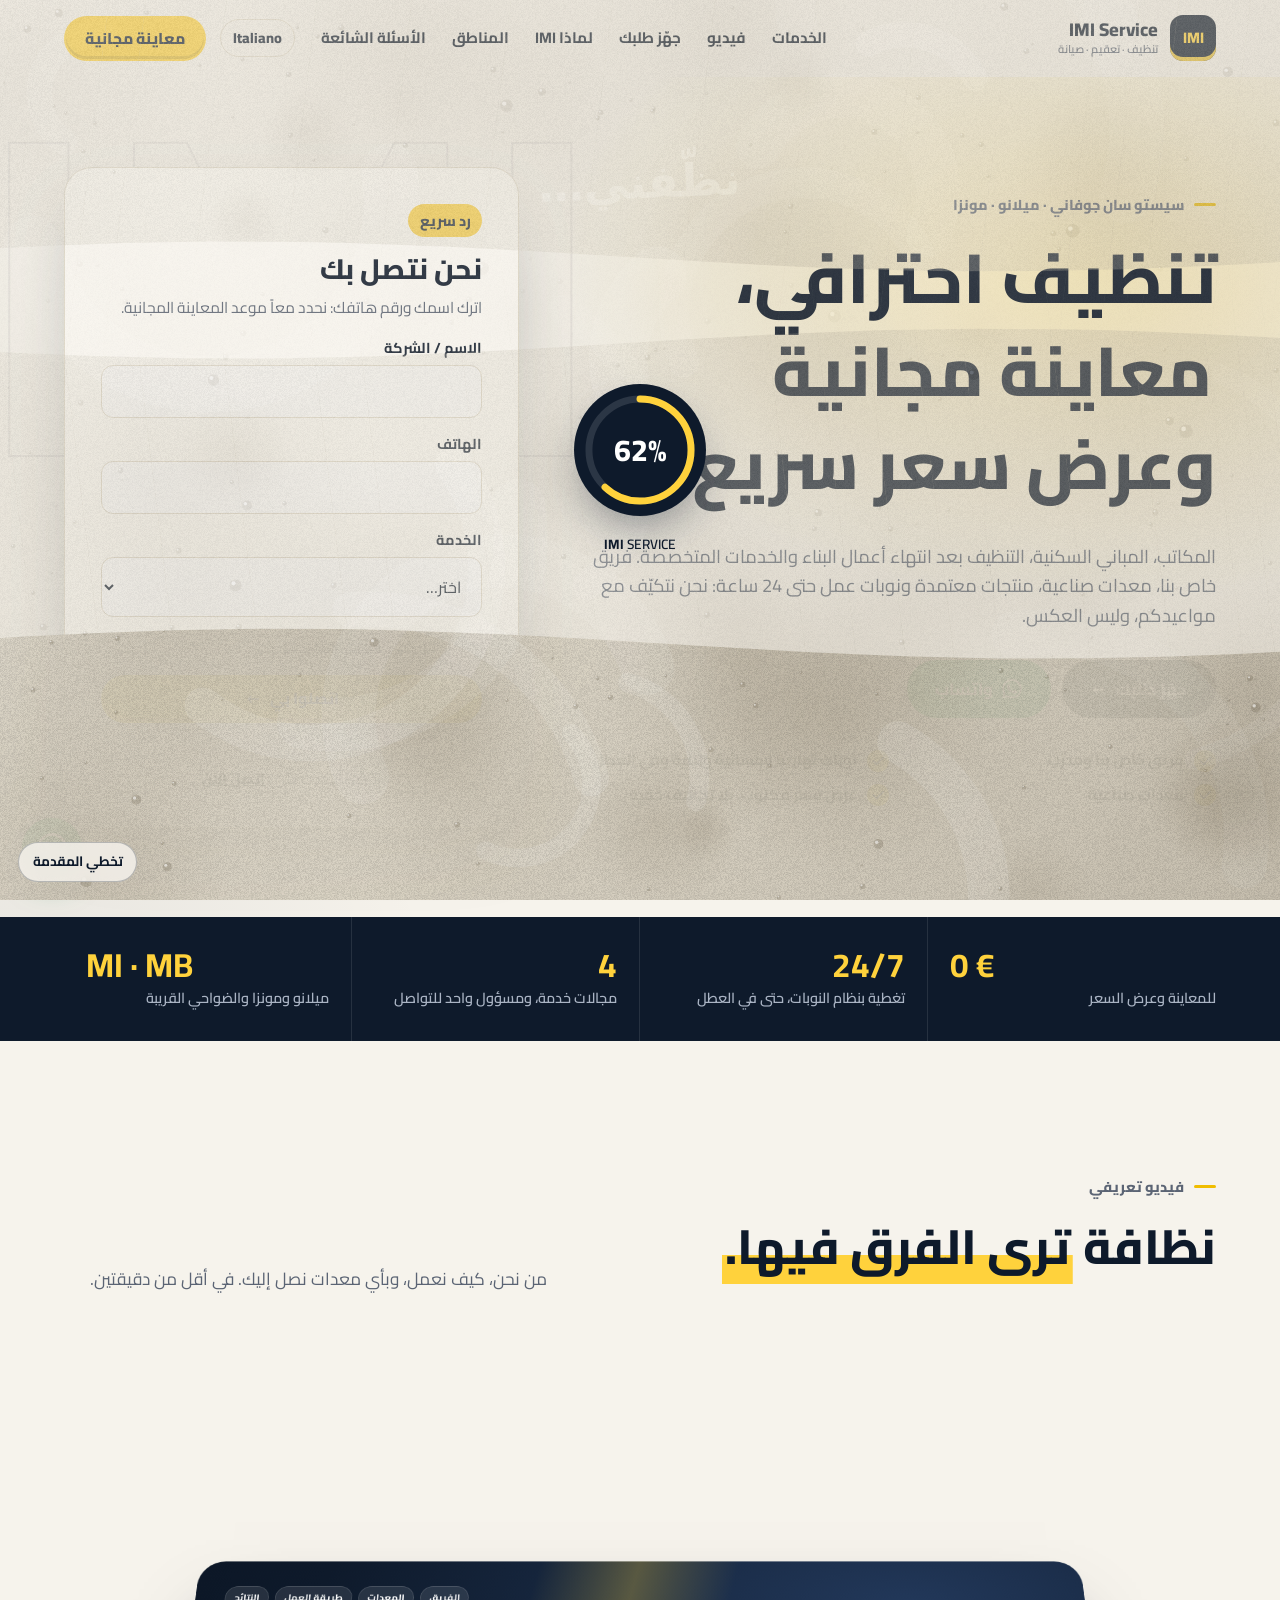
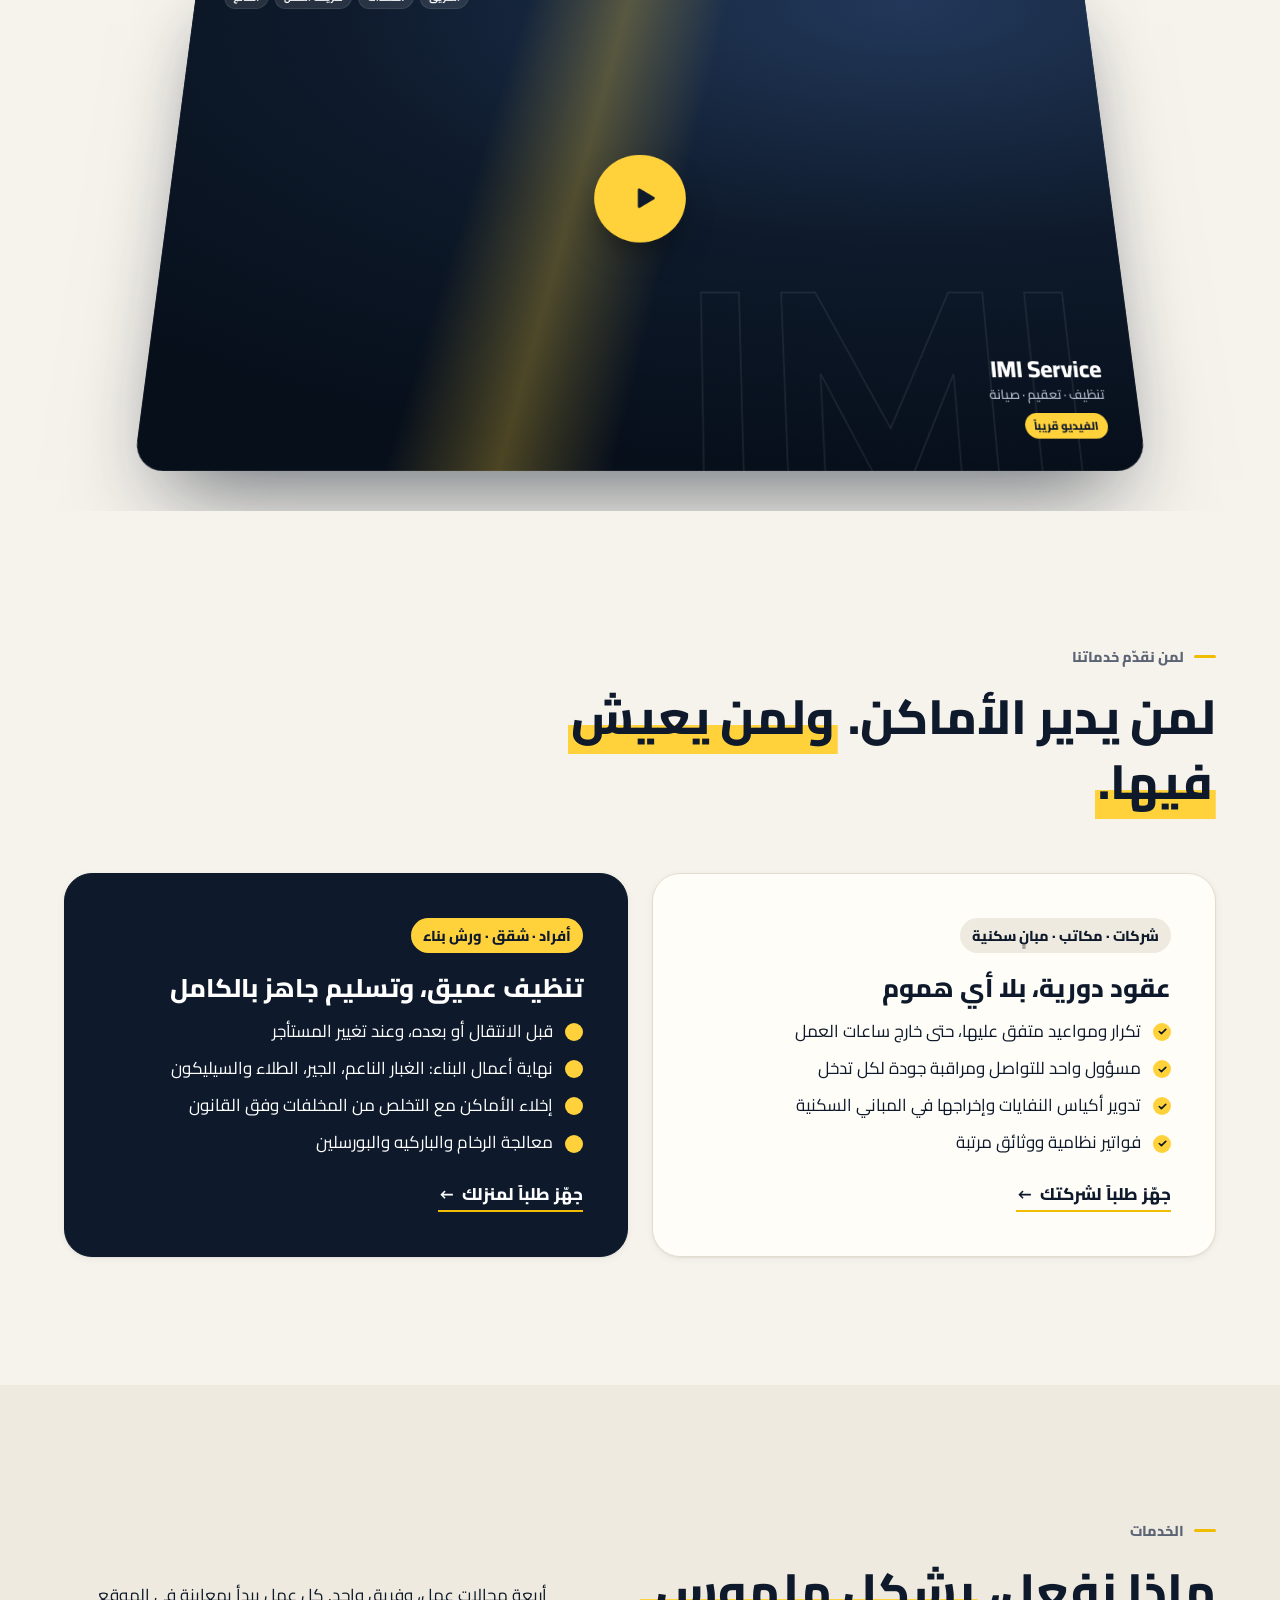
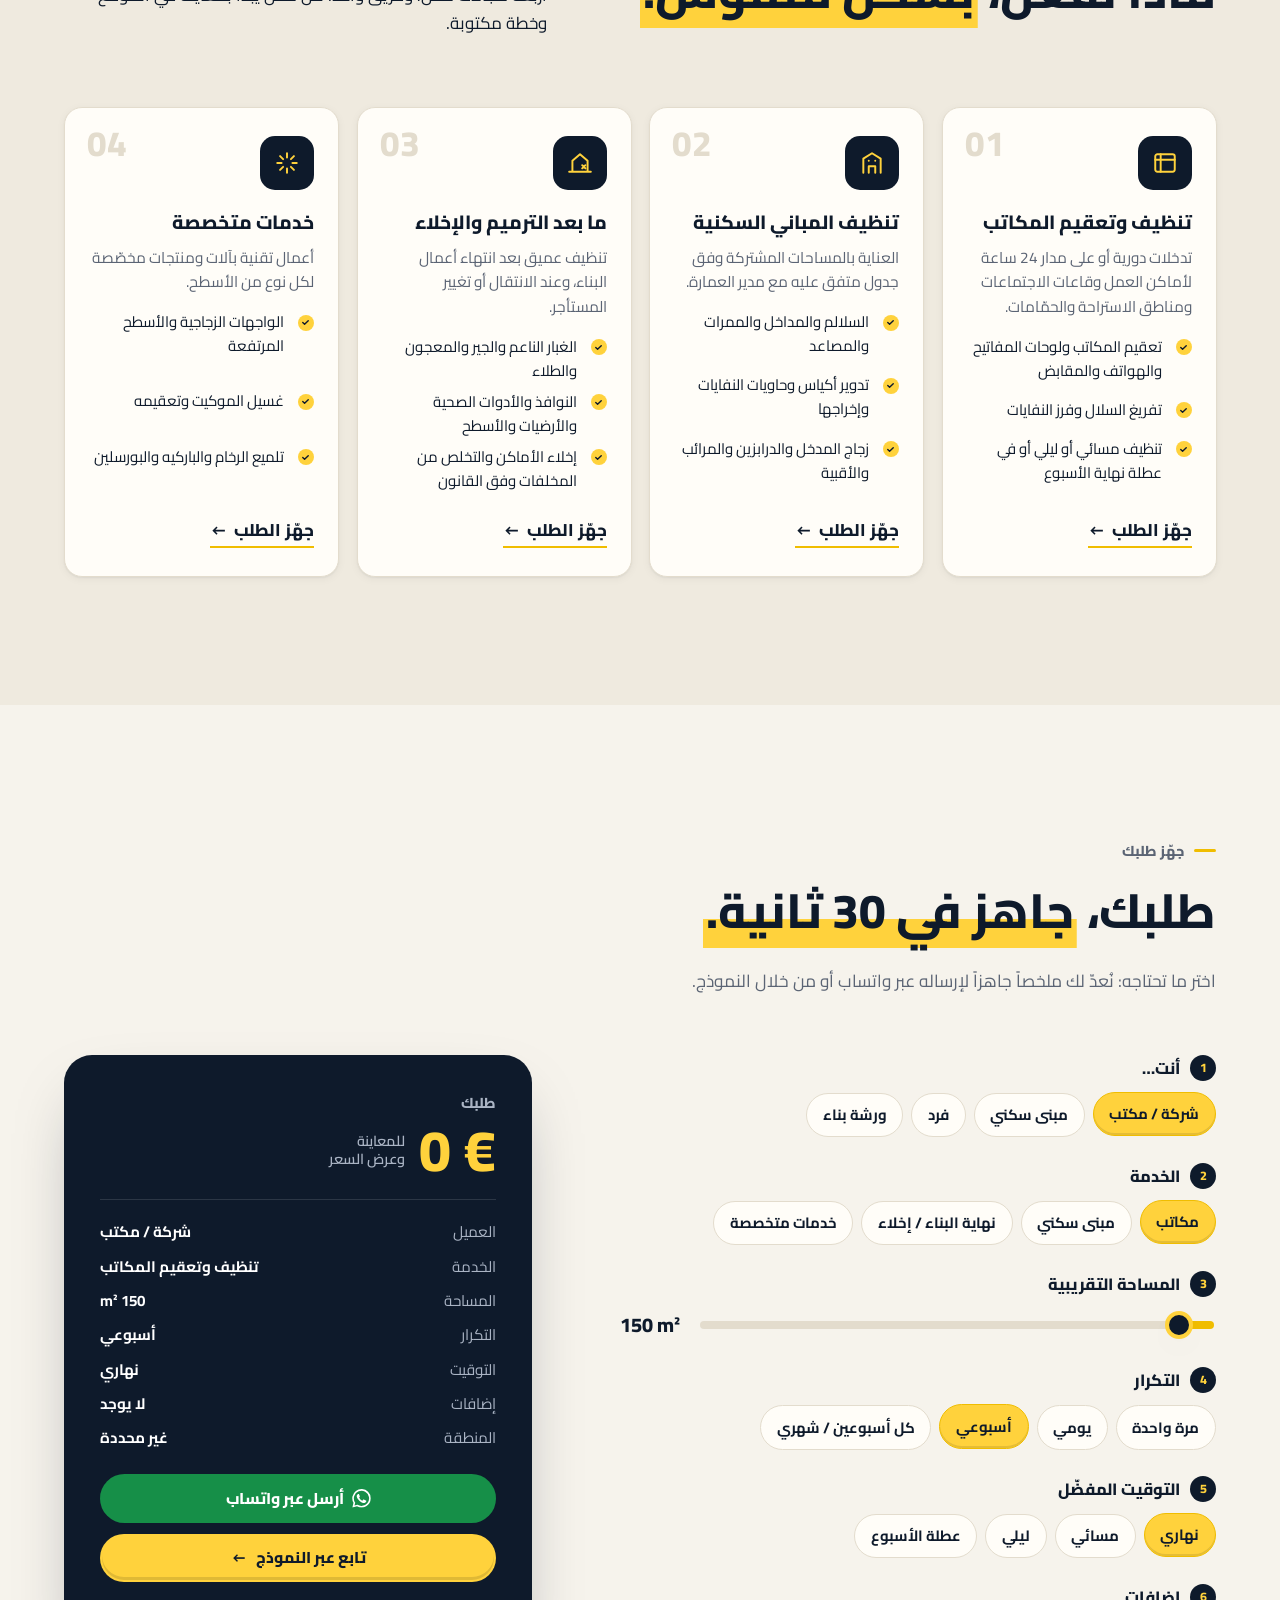
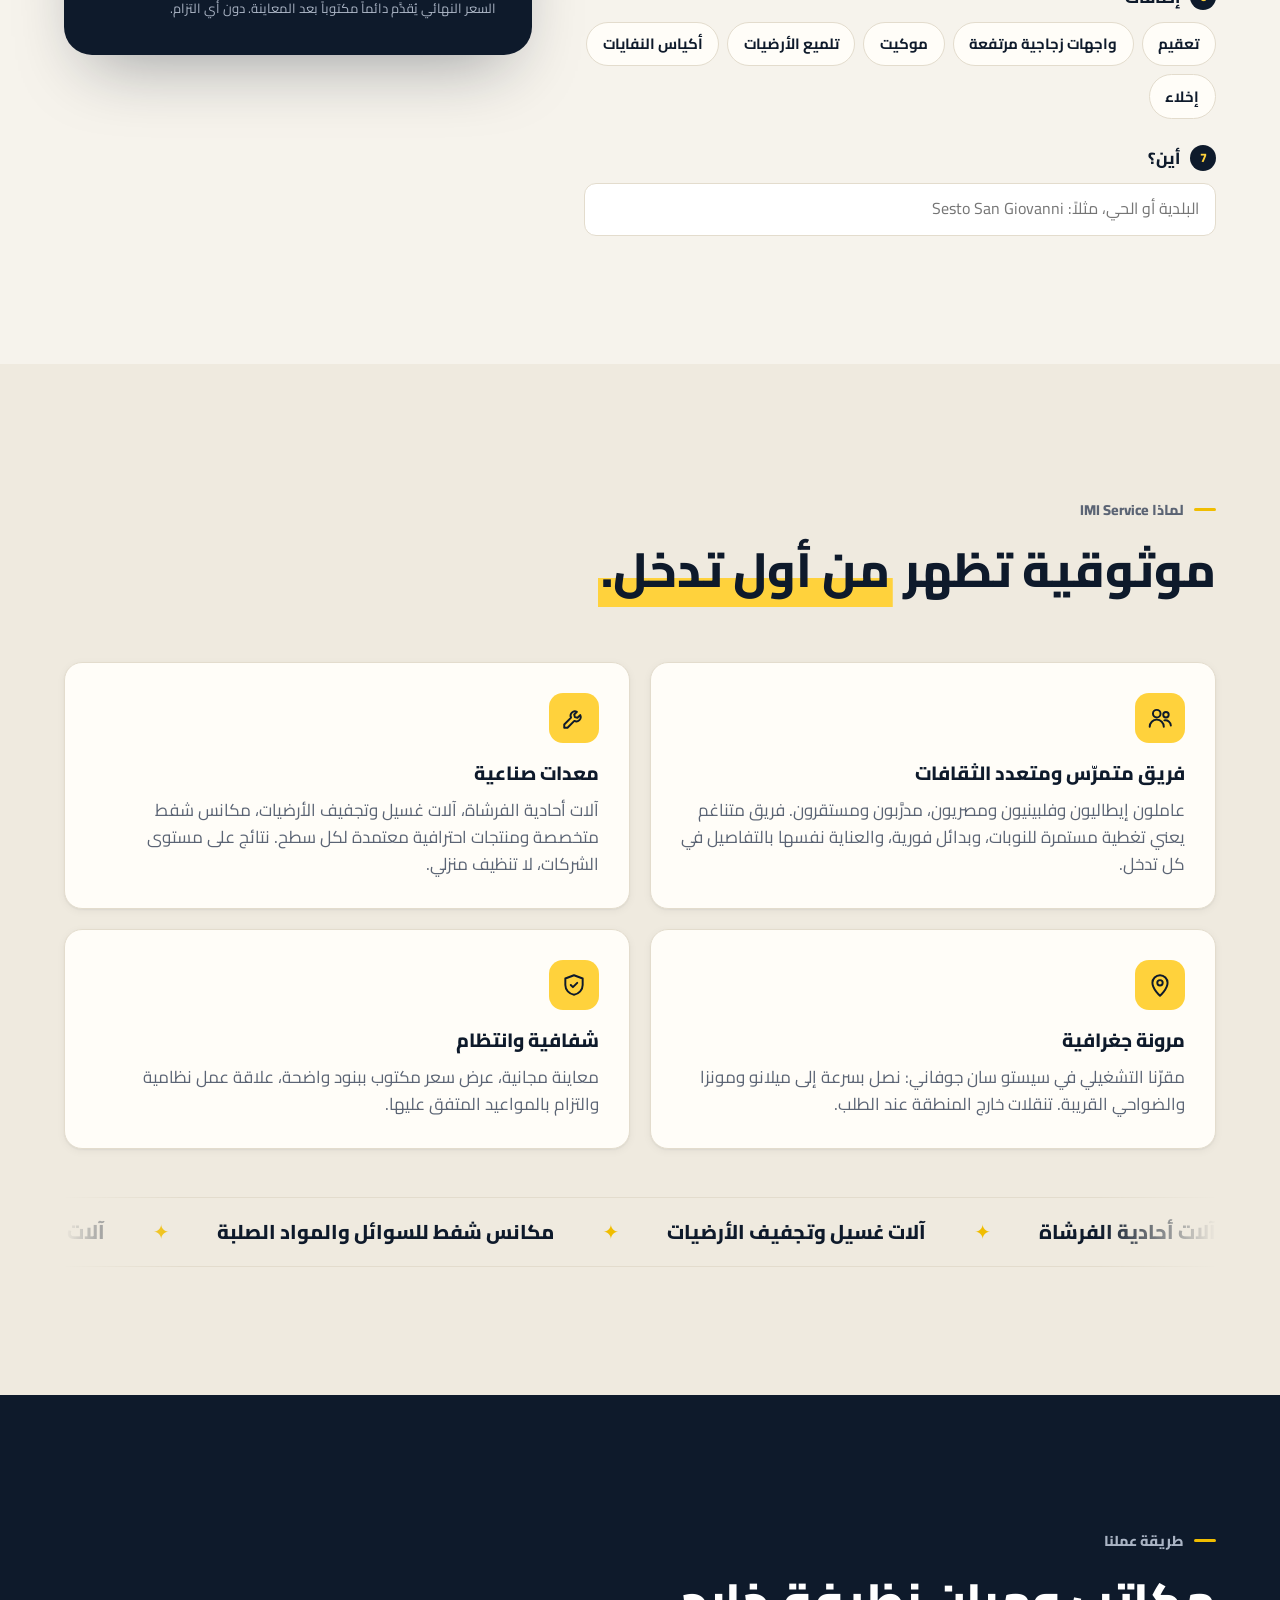
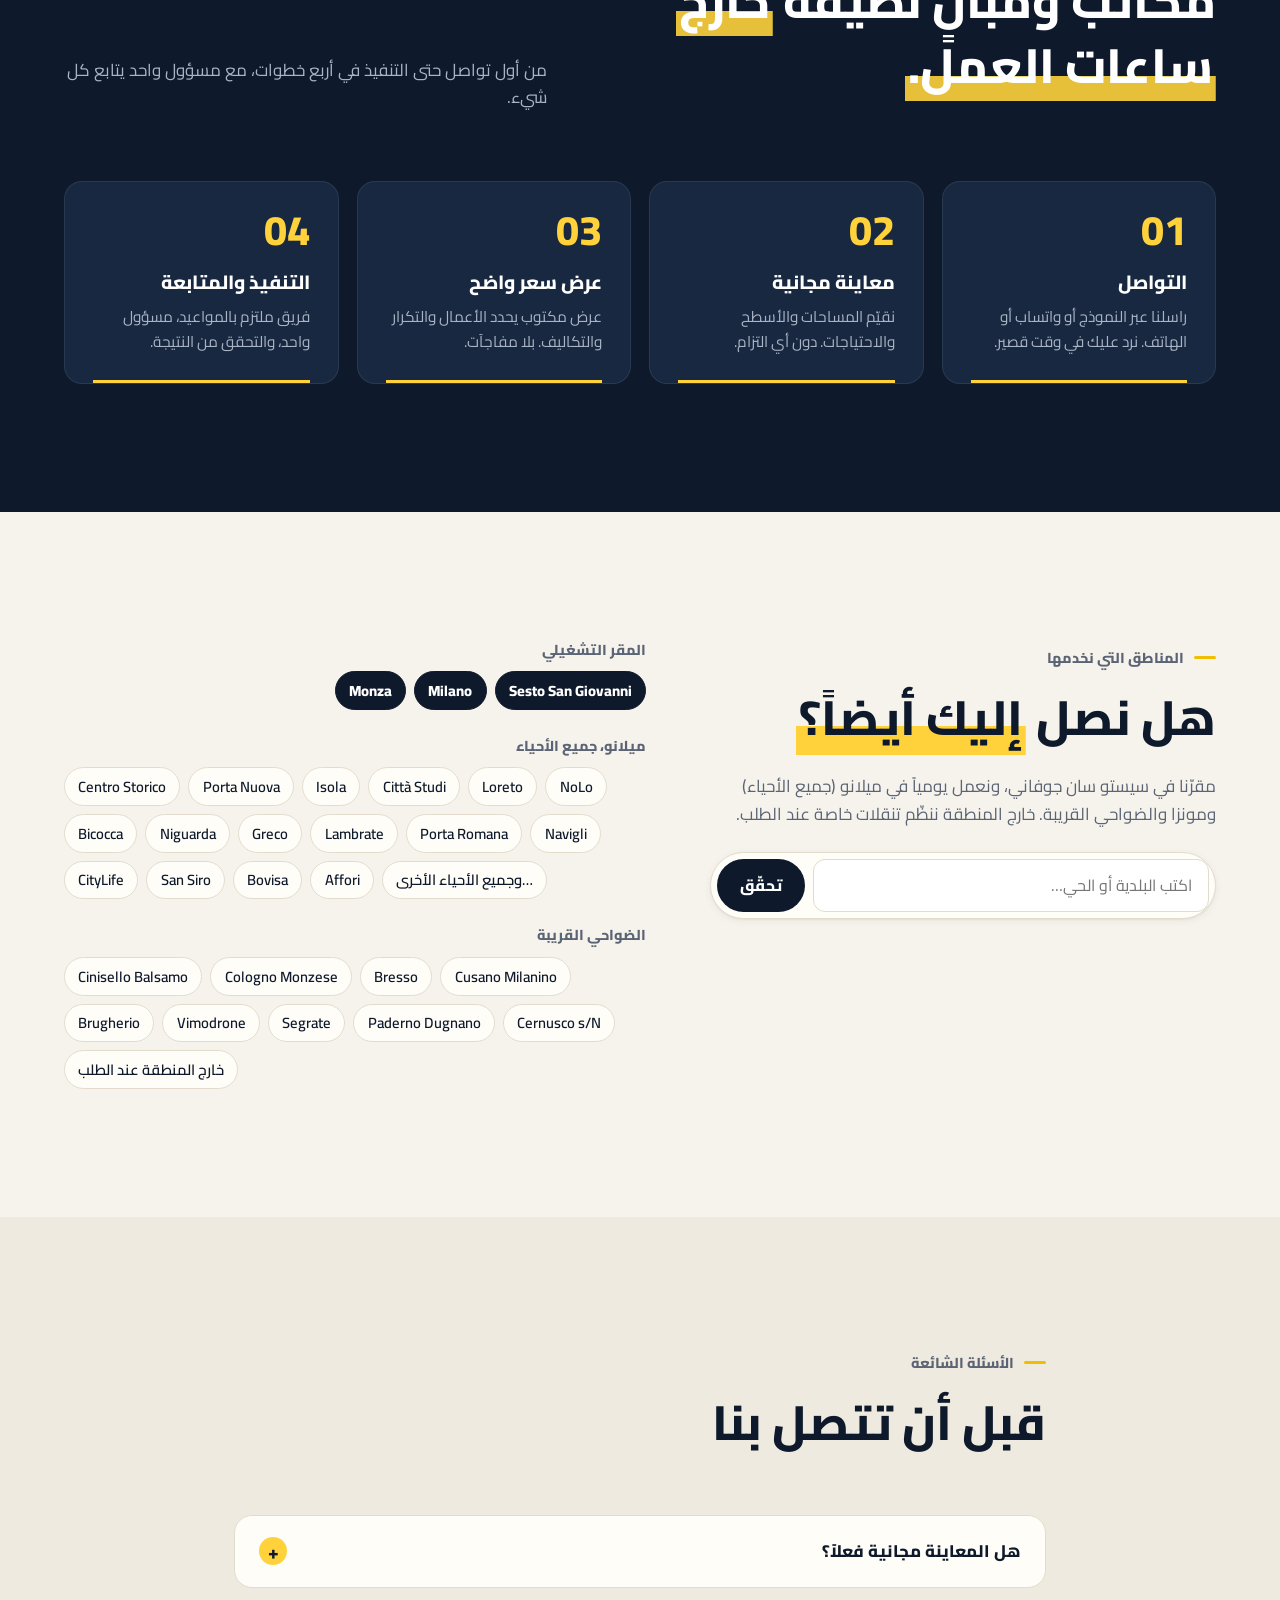
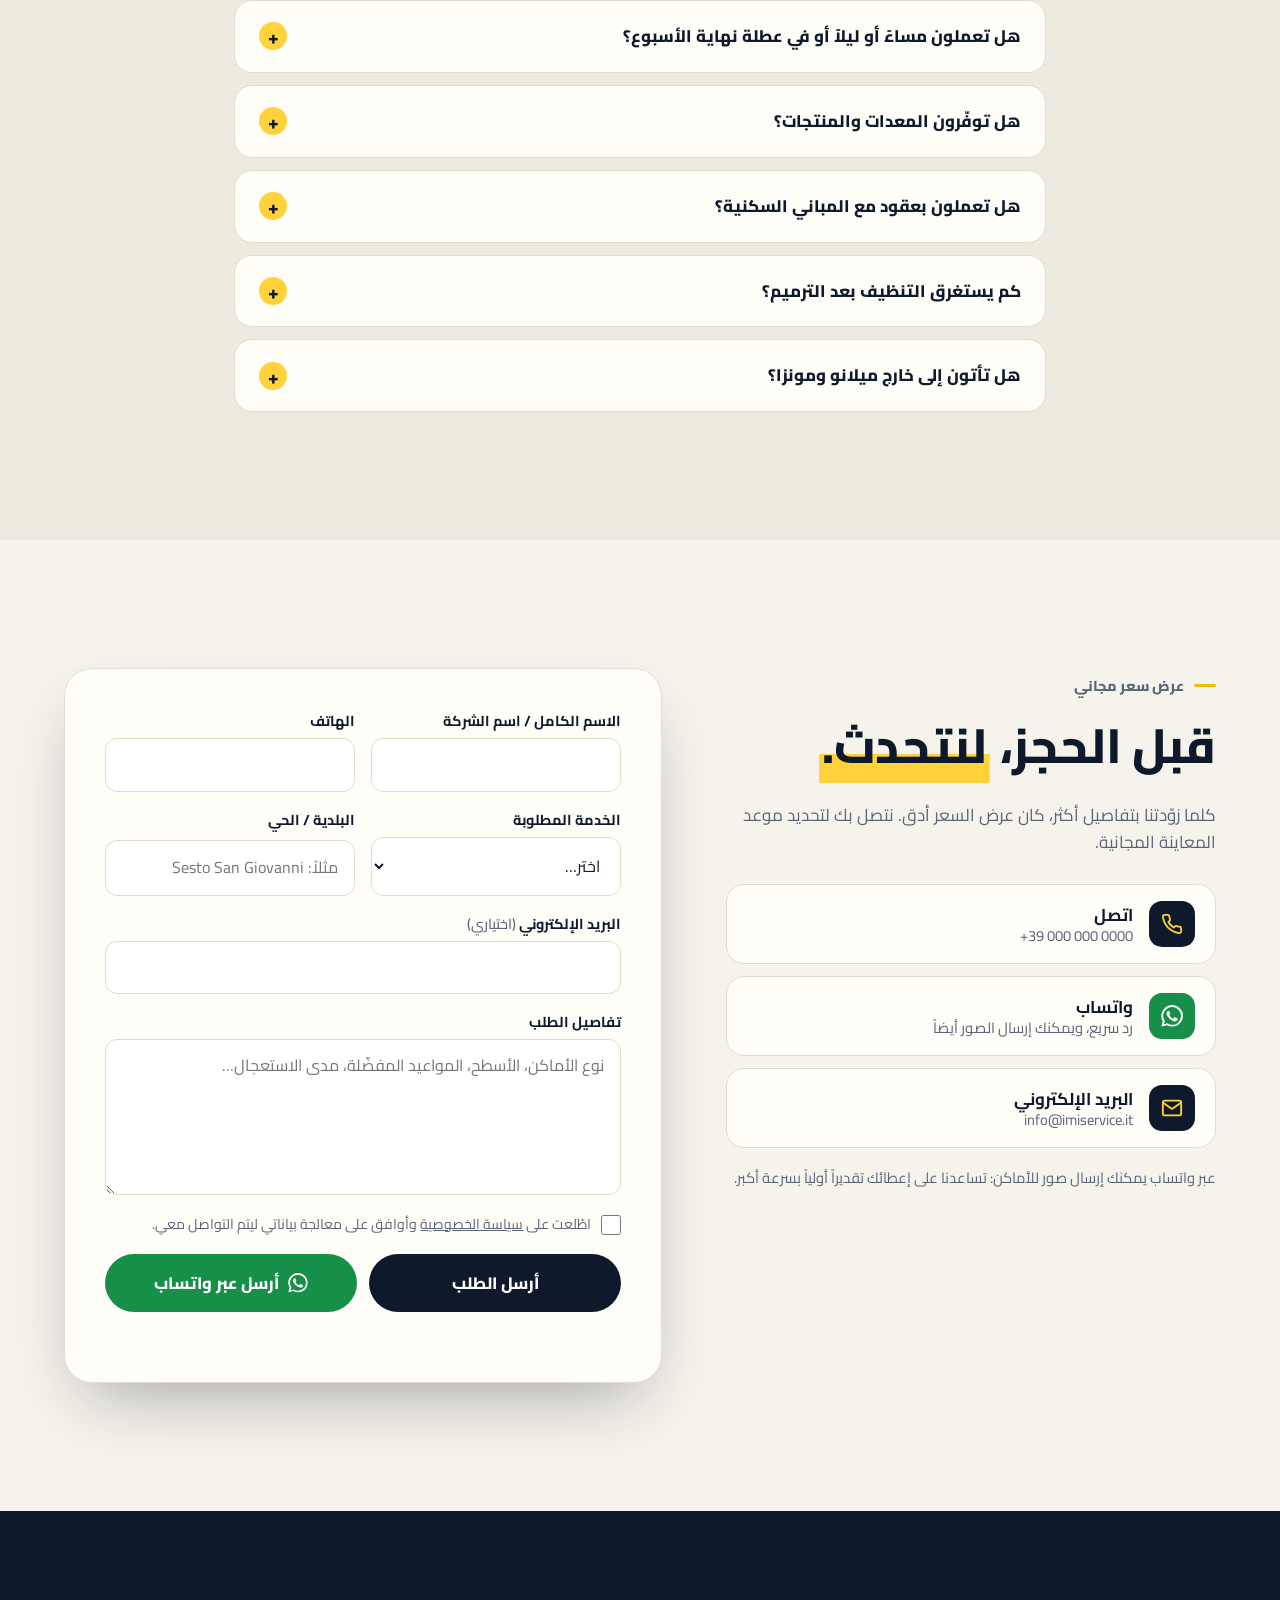
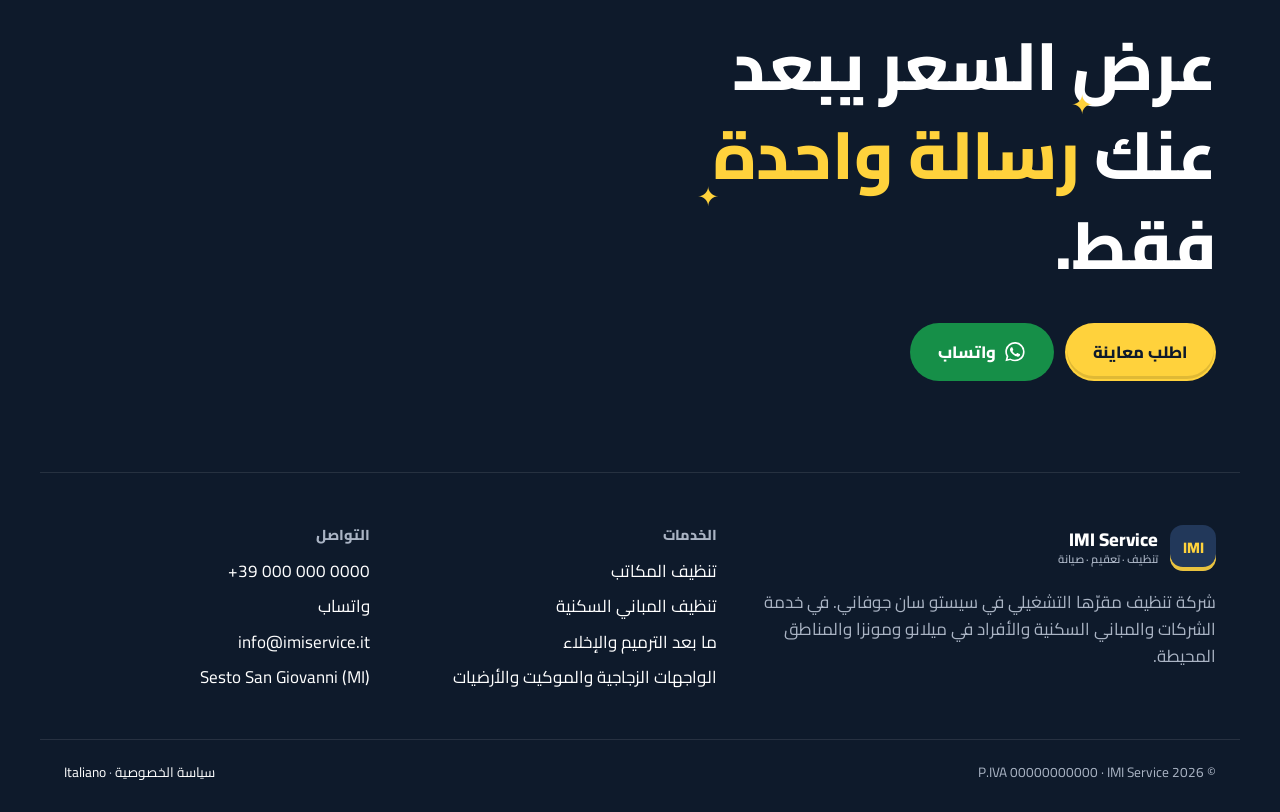
==== commit 38738121: "Sezione video presentazione, selettore lingua su mobile e firma del marchio - Nuova sezione video (I" ====
--- a/ar/index.html
+++ b/ar/index.html
@@ -80,6 +80,7 @@
       <nav class="nav" id="nav" aria-label="القائمة الرئيسية">
         <ul>
           <li><a href="#servizi">الخدمات</a></li>
+          <li><a href="#video">فيديو</a></li>
           <li><a href="#configuratore">جهّز طلبك</a></li>
           <li><a href="#perche-noi">لماذا IMI</a></li>
           <li><a href="#zone">المناطق</a></li>
@@ -90,6 +91,7 @@
         <a class="btn btn--yellow nav__cta" href="#preventivo">معاينة مجانية</a>
       </nav>
 
+      <a class="lang-switch lang-switch--mobile" href="../" hreflang="it" lang="it" title="Versione italiana">Italiano</a>
       <button class="nav-toggle" type="button" aria-controls="nav" aria-expanded="false">
         <span class="sr-only">فتح القائمة</span>
         <span class="nav-toggle__bar"></span>
@@ -103,6 +105,7 @@
 
     <!-- ============ الواجهة ============ -->
     <section class="hero">
+      <div class="hero__brandmark" aria-hidden="true"><span>IMI</span></div>
       <div class="container hero__inner">
         <div class="hero__copy">
           <p class="kicker">سيستو سان جوفاني · ميلانو · مونزا</p>
@@ -170,6 +173,39 @@
           <div class="stat"><strong>24/7</strong><span>تغطية بنظام النوبات، حتى في العطل</span></div>
           <div class="stat"><strong>4</strong><span>مجالات خدمة، ومسؤول واحد للتواصل</span></div>
           <div class="stat"><strong dir="ltr">MI · MB</strong><span>ميلانو ومونزا والضواحي القريبة</span></div>
+        </div>
+      </div>
+    </section>
+
+    <!-- ============ فيديو تعريفي ============ -->
+    <section class="section video-sec" id="video" aria-labelledby="video-title">
+      <div class="container">
+        <div class="section__head section__head--split reveal">
+          <div>
+            <p class="kicker">فيديو تعريفي</p>
+            <h2 id="video-title">نظافة <mark class="hl">ترى الفرق فيها.</mark></h2>
+          </div>
+          <p>من نحن، كيف نعمل، وبأي معدات نصل إليك. في أقل من دقيقتين.</p>
+        </div>
+
+        <div class="video" id="videoBox" data-state="empty">
+          <span class="anchor3d anchor3d--video" data-anchor data-scale="0.95" aria-hidden="true"></span>
+          <div class="video__frame">
+            <div class="video__poster" aria-hidden="true">
+              <span class="video__wm">IMI</span>
+              <span class="video__wipe"></span>
+            </div>
+            <button class="video__play" type="button" aria-label="شاهد الفيديو التعريفي">
+              <svg viewBox="0 0 24 24" aria-hidden="true"><path d="M8 5.5v13a1 1 0 0 0 1.5.86l10.4-6.5a1 1 0 0 0 0-1.72L9.5 4.64A1 1 0 0 0 8 5.5Z"/></svg>
+            </button>
+            <div class="video__caption">
+              <p class="video__title">IMI Service<span>تنظيف · تعقيم · صيانة</span></p>
+              <p class="video__soon">الفيديو قريباً</p>
+            </div>
+            <ul class="video__chips" role="list">
+              <li>الفريق</li><li>المعدات</li><li>طريقة العمل</li><li>النتائج</li>
+            </ul>
+          </div>
         </div>
       </div>
     </section>
--- a/assets/css/style.css
+++ b/assets/css/style.css
@@ -193,8 +193,9 @@
 .brand--light { color: #fff; }
 .brand--light .brand__text small { color: var(--muted-light); }
 
-.nav { display: flex; align-items: center; gap: 22px; }
-.nav ul { display: flex; gap: 4px; list-style: none; }
+.nav { display: flex; align-items: center; gap: 14px; }
+.nav ul { display: flex; gap: 2px; list-style: none; }
+.nav ul a, .nav__cta, .brand__text, .brand__text small { white-space: nowrap; }
 .nav ul a { display: block; padding: 8px 12px; border-radius: 999px; text-decoration: none; font-weight: 700; font-size: .95rem; color: var(--ink); transition: background .2s; }
 .nav ul a:hover { background: rgba(14, 26, 43, .06); }
 .nav__phone { font-weight: 800; text-decoration: none; font-size: .95rem; white-space: nowrap; }
@@ -204,6 +205,7 @@
   padding: .45em .85em; border-radius: 999px; border: 1.5px solid var(--line);
 }
 .lang-switch:hover { border-color: var(--ink); }
+.lang-switch--mobile { display: none; }
 
 .nav-toggle { display: none; width: 46px; height: 46px; border: 0; border-radius: 12px; background: var(--ink); cursor: pointer; padding: 13px 12px; flex-direction: column; justify-content: space-between; }
 .nav-toggle__bar { display: block; height: 2px; background: #fff; border-radius: 2px; transition: transform .3s, opacity .2s; }
@@ -272,6 +274,78 @@
 
 /* tilt 3D card */
 .tilt { transform-style: preserve-3d; transition: transform .5s var(--ease), box-shadow .4s; will-change: transform; }
+
+/* Firma del marchio nell'hero: "IMI" gigante con passata pulita */
+.hero__brandmark {
+  position: absolute; inset-inline-end: -2vw; top: 4%; z-index: -1; pointer-events: none;
+  font-weight: 800; font-size: clamp(14rem, 34vw, 32rem); line-height: .8; letter-spacing: -.06em;
+  color: transparent; -webkit-text-stroke: 2px rgba(14, 26, 43, .07);
+  user-select: none; overflow: hidden;
+}
+.hero__brandmark span {
+  display: block; font-family: "Manrope", system-ui, sans-serif; letter-spacing: -.06em;
+}
+
+/* ==========================================================================
+   VIDEO PRESENTAZIONE
+   ========================================================================== */
+.video-sec { padding-bottom: clamp(56px, 8vw, 100px); overflow: clip; }
+.video { position: relative; perspective: 1400px; --vx: 0deg; --vs: 1; --vy: 0px; }
+.video__frame {
+  position: relative; aspect-ratio: 16 / 9; width: 100%;
+  border-radius: clamp(18px, 3vw, 34px); overflow: hidden;
+  background: radial-gradient(120% 90% at 80% 10%, #22385a 0%, var(--ink) 55%, #070f1b 100%);
+  box-shadow: 0 50px 100px -40px rgba(14, 26, 43, .7), 0 0 0 1px rgba(255, 255, 255, .06) inset;
+  transform: translateY(var(--vy)) rotateX(var(--vx)) scale(var(--vs));
+  transform-origin: 50% 100%;
+  will-change: transform;
+}
+.video--vertical .video__frame { aspect-ratio: 9 / 16; max-width: 420px; margin-inline: auto; }
+.video__poster { position: absolute; inset: 0; background-size: cover; background-position: center; }
+.has-poster .video__poster::after { content: ""; position: absolute; inset: 0; background: linear-gradient(0deg, rgba(14, 26, 43, .8), rgba(14, 26, 43, .1) 60%); }
+.video__wm {
+  position: absolute; inset-inline-start: 4%; bottom: -6%;
+  font-family: "Manrope", system-ui, sans-serif; font-weight: 800; letter-spacing: -.06em; line-height: .8;
+  font-size: clamp(8rem, 26vw, 24rem); color: transparent; -webkit-text-stroke: 2px rgba(255, 255, 255, .08);
+}
+.has-poster .video__wm { display: none; }
+.video__wipe {
+  position: absolute; top: -20%; bottom: -20%; width: 22%; inset-inline-start: 46%;
+  background: linear-gradient(90deg, transparent, rgba(255, 210, 60, .16) 30%, rgba(255, 210, 60, .28) 50%, rgba(255, 210, 60, .16) 70%, transparent);
+  transform: rotate(14deg); animation: wipe 6s var(--ease) infinite;
+}
+.has-poster .video__wipe { display: none; }
+@keyframes wipe { 0% { transform: translateX(-260%) rotate(14deg); } 55%, 100% { transform: translateX(320%) rotate(14deg); } }
+.video__play {
+  position: absolute; left: 50%; top: 50%; width: clamp(76px, 9vw, 112px); aspect-ratio: 1; margin: 0;
+  transform: translate(-50%, -50%); border: 0; border-radius: 50%; cursor: pointer;
+  background: var(--yellow); color: var(--ink); display: grid; place-items: center;
+  box-shadow: 0 0 0 0 rgba(255, 210, 60, .6), 0 20px 40px -12px rgba(0, 0, 0, .5);
+  animation: playPulse 2.4s ease-out infinite; transition: transform .3s var(--ease);
+}
+.video__play:hover { transform: translate(-50%, -50%) scale(1.08); }
+.video__play svg { width: 40%; height: 40%; fill: currentColor; margin-inline-start: 8%; }
+[dir="rtl"] .video__play svg { margin-inline-start: 0; margin-inline-end: 8%; transform: none; }
+@keyframes playPulse { 0% { box-shadow: 0 0 0 0 rgba(255, 210, 60, .55), 0 20px 40px -12px rgba(0, 0, 0, .5); } 70%, 100% { box-shadow: 0 0 0 28px rgba(255, 210, 60, 0), 0 20px 40px -12px rgba(0, 0, 0, .5); } }
+.video__caption { position: absolute; inset-inline-start: clamp(18px, 3vw, 40px); bottom: clamp(16px, 3vw, 36px); color: #fff; }
+.video__title { margin: 0; font-weight: 800; font-size: clamp(1.1rem, 2.2vw, 1.7rem); line-height: 1.1; }
+.video__title span { display: block; font-size: .55em; font-weight: 600; color: var(--muted-light); margin-top: 6px; }
+.video__soon {
+  display: none; margin: 12px 0 0; font-size: .8rem; font-weight: 800; text-transform: uppercase; letter-spacing: .12em;
+  color: var(--ink); background: var(--yellow); padding: .35em .8em; border-radius: 999px; width: max-content;
+}
+.video[data-state="empty"] .video__soon { display: block; }
+.video__chips { position: absolute; inset-inline-end: clamp(18px, 3vw, 40px); top: clamp(16px, 3vw, 36px); list-style: none; display: flex; flex-wrap: wrap; gap: 8px; justify-content: flex-end; max-width: 60%; }
+.video__chips li { font-size: .8rem; font-weight: 700; color: #fff; padding: .4em .85em; border-radius: 999px; background: rgba(255, 255, 255, .1); border: 1px solid rgba(255, 255, 255, .14); backdrop-filter: blur(6px); }
+.video__media { position: absolute; inset: 0; width: 100%; height: 100%; border: 0; background: #000; }
+.video[data-state="playing"] .video__play, .video[data-state="playing"] .video__caption, .video[data-state="playing"] .video__chips { display: none; }
+.video.nudge .video__soon { animation: nudge .5s var(--ease); }
+@keyframes nudge { 20%, 60% { transform: translateX(-6px); } 40%, 80% { transform: translateX(6px); } }
+.anchor3d--video { inset-inline-end: -40px; top: 34%; z-index: 2; }
+@media (max-width: 640px) {
+  .video__chips, .video__title { display: none; }
+  .anchor3d--video { inset-inline-end: 12px; }
+}
 
 /* Target */
 .target { display: grid; grid-template-columns: 1fr 1fr; gap: 24px; }
@@ -513,15 +587,20 @@
 /* ==========================================================================
    RESPONSIVE
    ========================================================================== */
+@media (max-width: 1320px) {
+  .nav__phone { display: none; }
+}
 @media (max-width: 1100px) {
   .services { grid-template-columns: repeat(2, 1fr); }
   .steps { grid-template-columns: repeat(2, 1fr); }
-  .nav__phone { display: none; }
+  .brand__text small { display: none; }
 }
 
 @media (max-width: 920px) {
   :root { --header-h: 68px; }
   .nav-toggle { display: flex; }
+  .lang-switch--mobile { display: inline-block; margin-inline-start: auto; background: var(--paper); }
+  .nav .lang-switch { display: none; }
   .nav {
     position: fixed; inset: var(--header-h) 0 auto 0;
     flex-direction: column; align-items: stretch; gap: 12px;
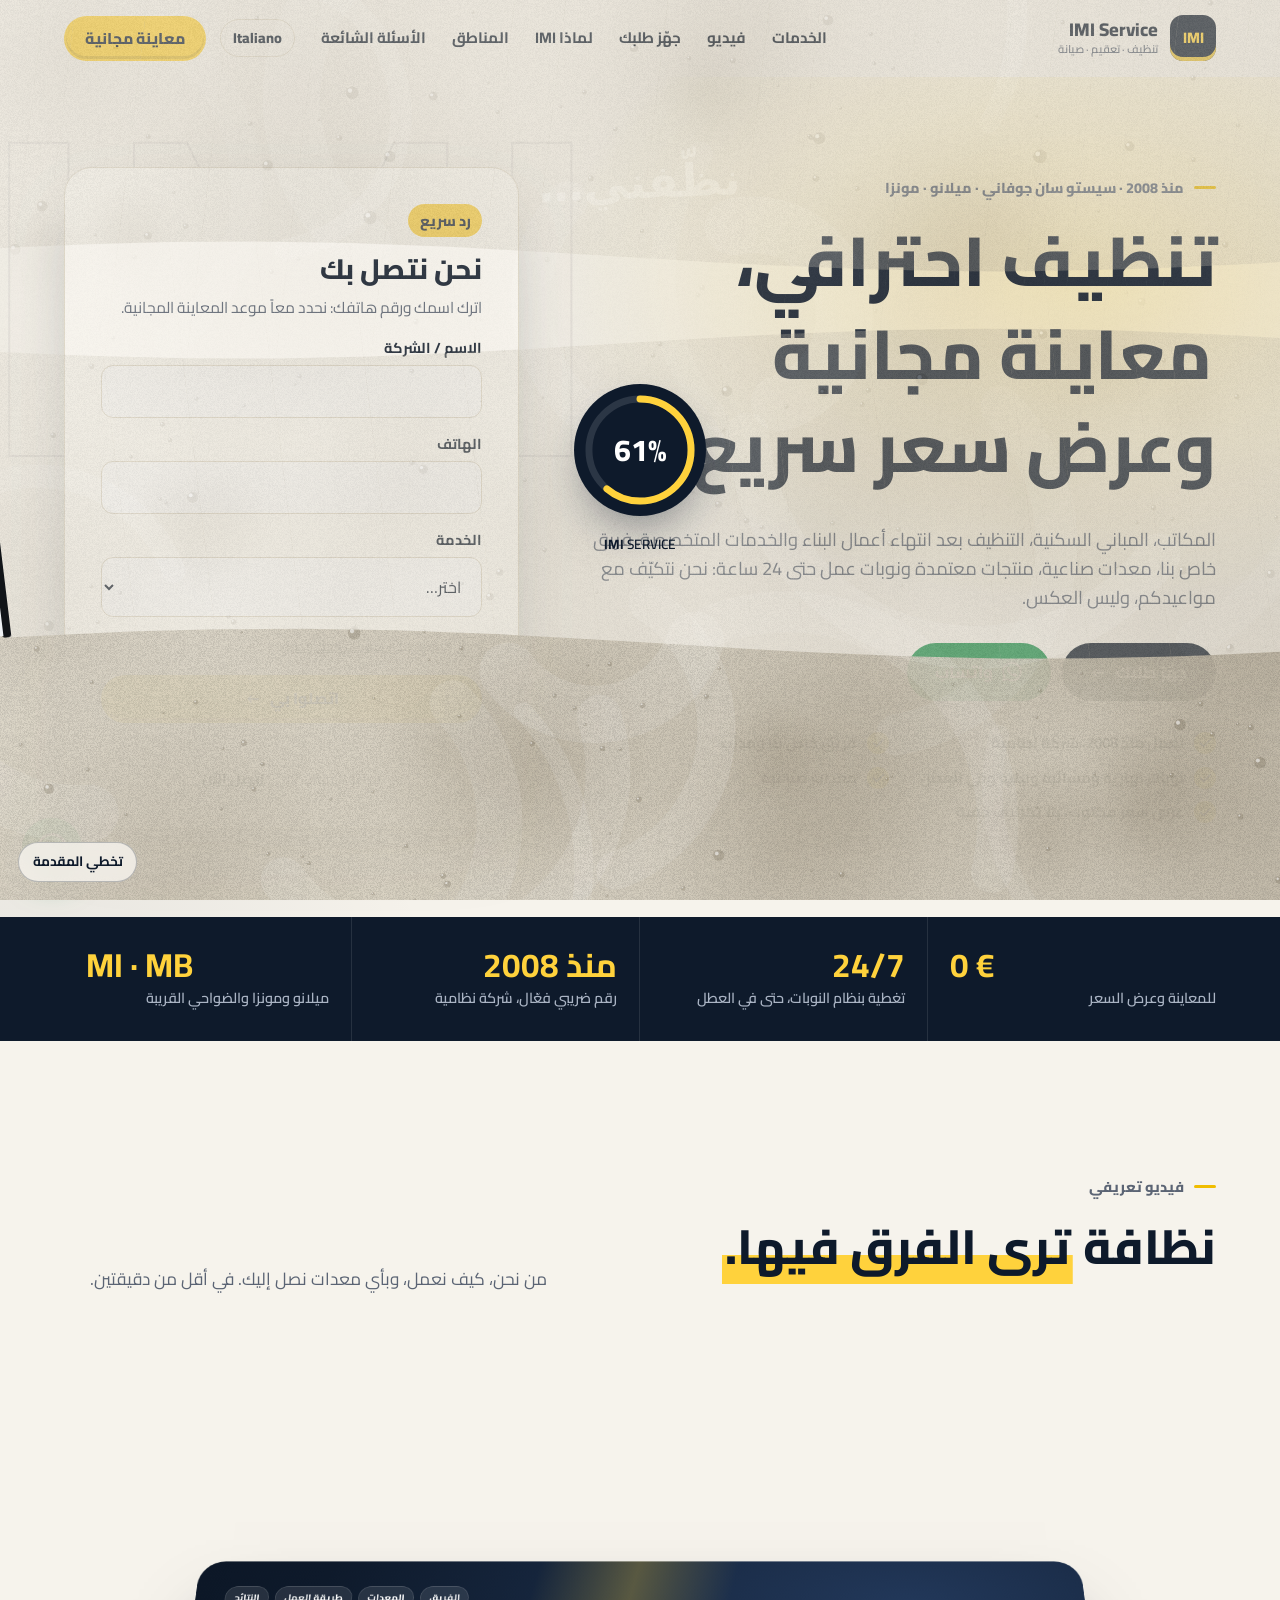
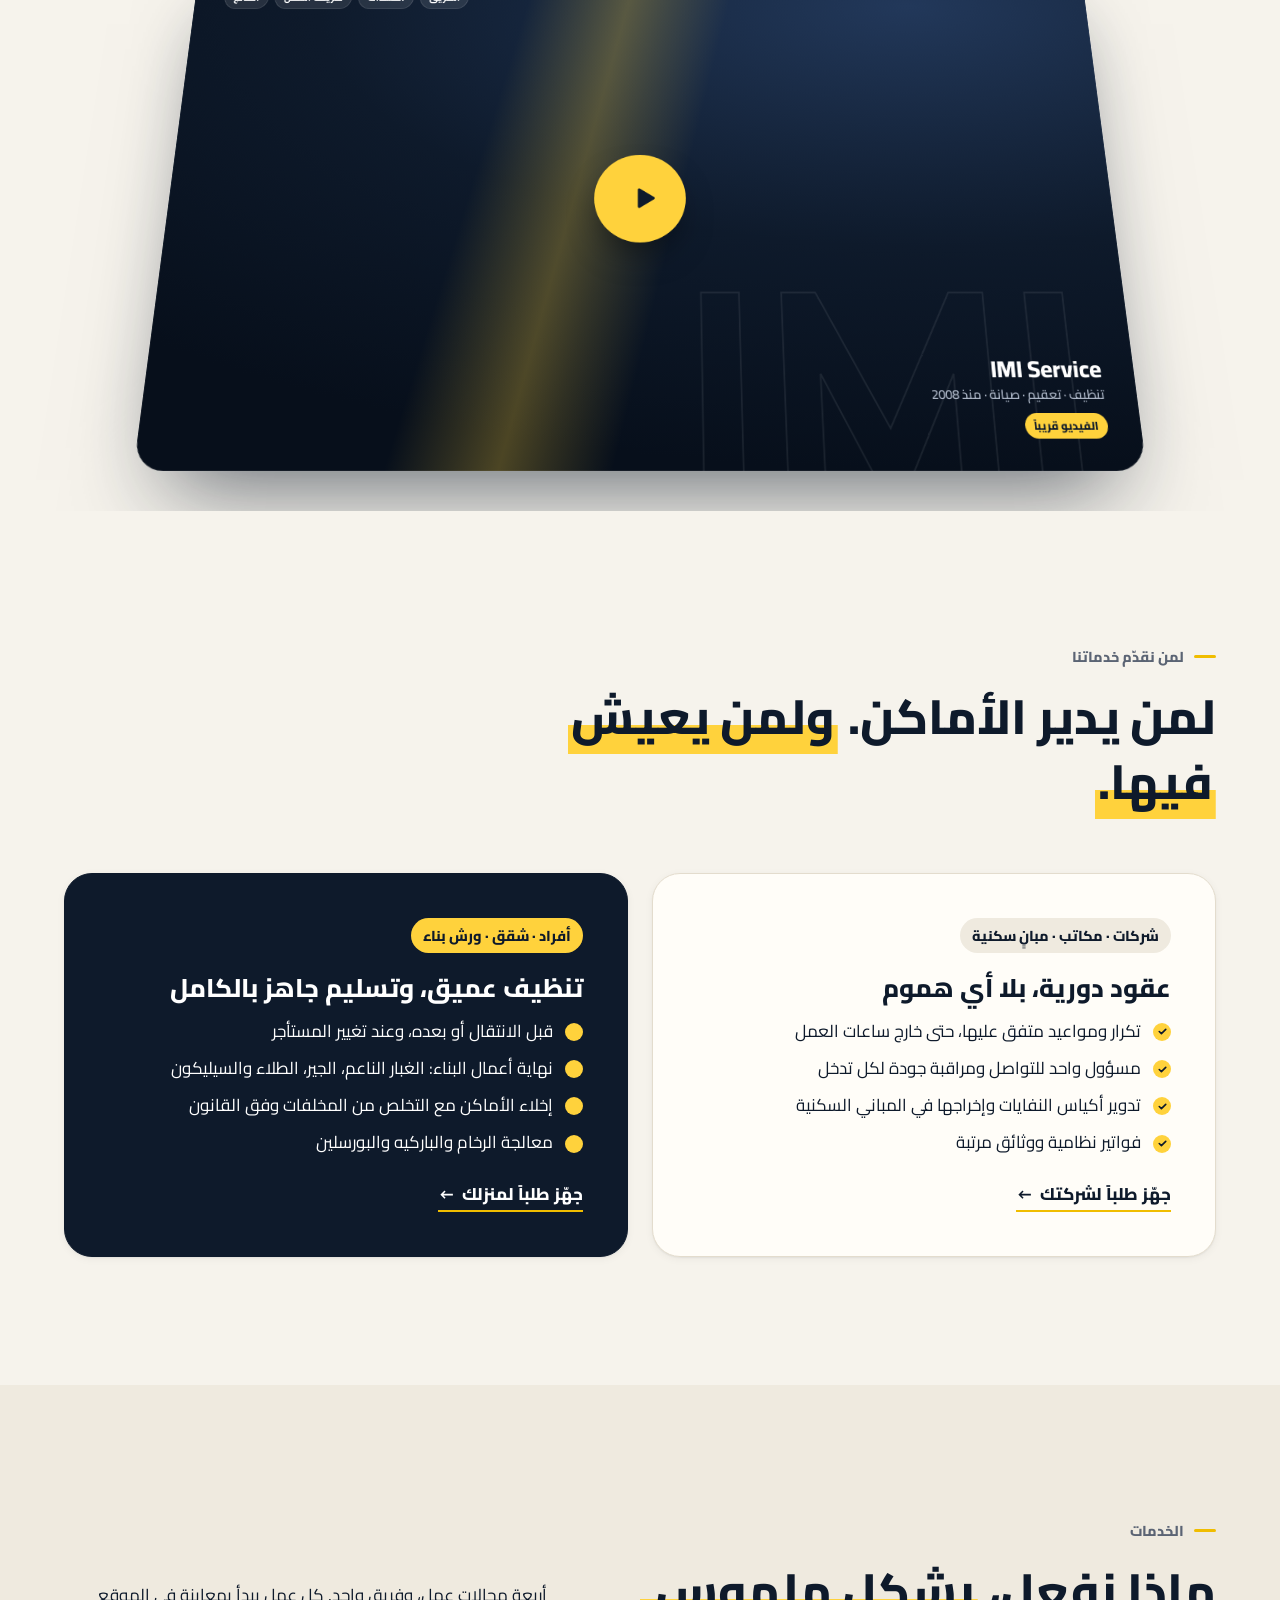
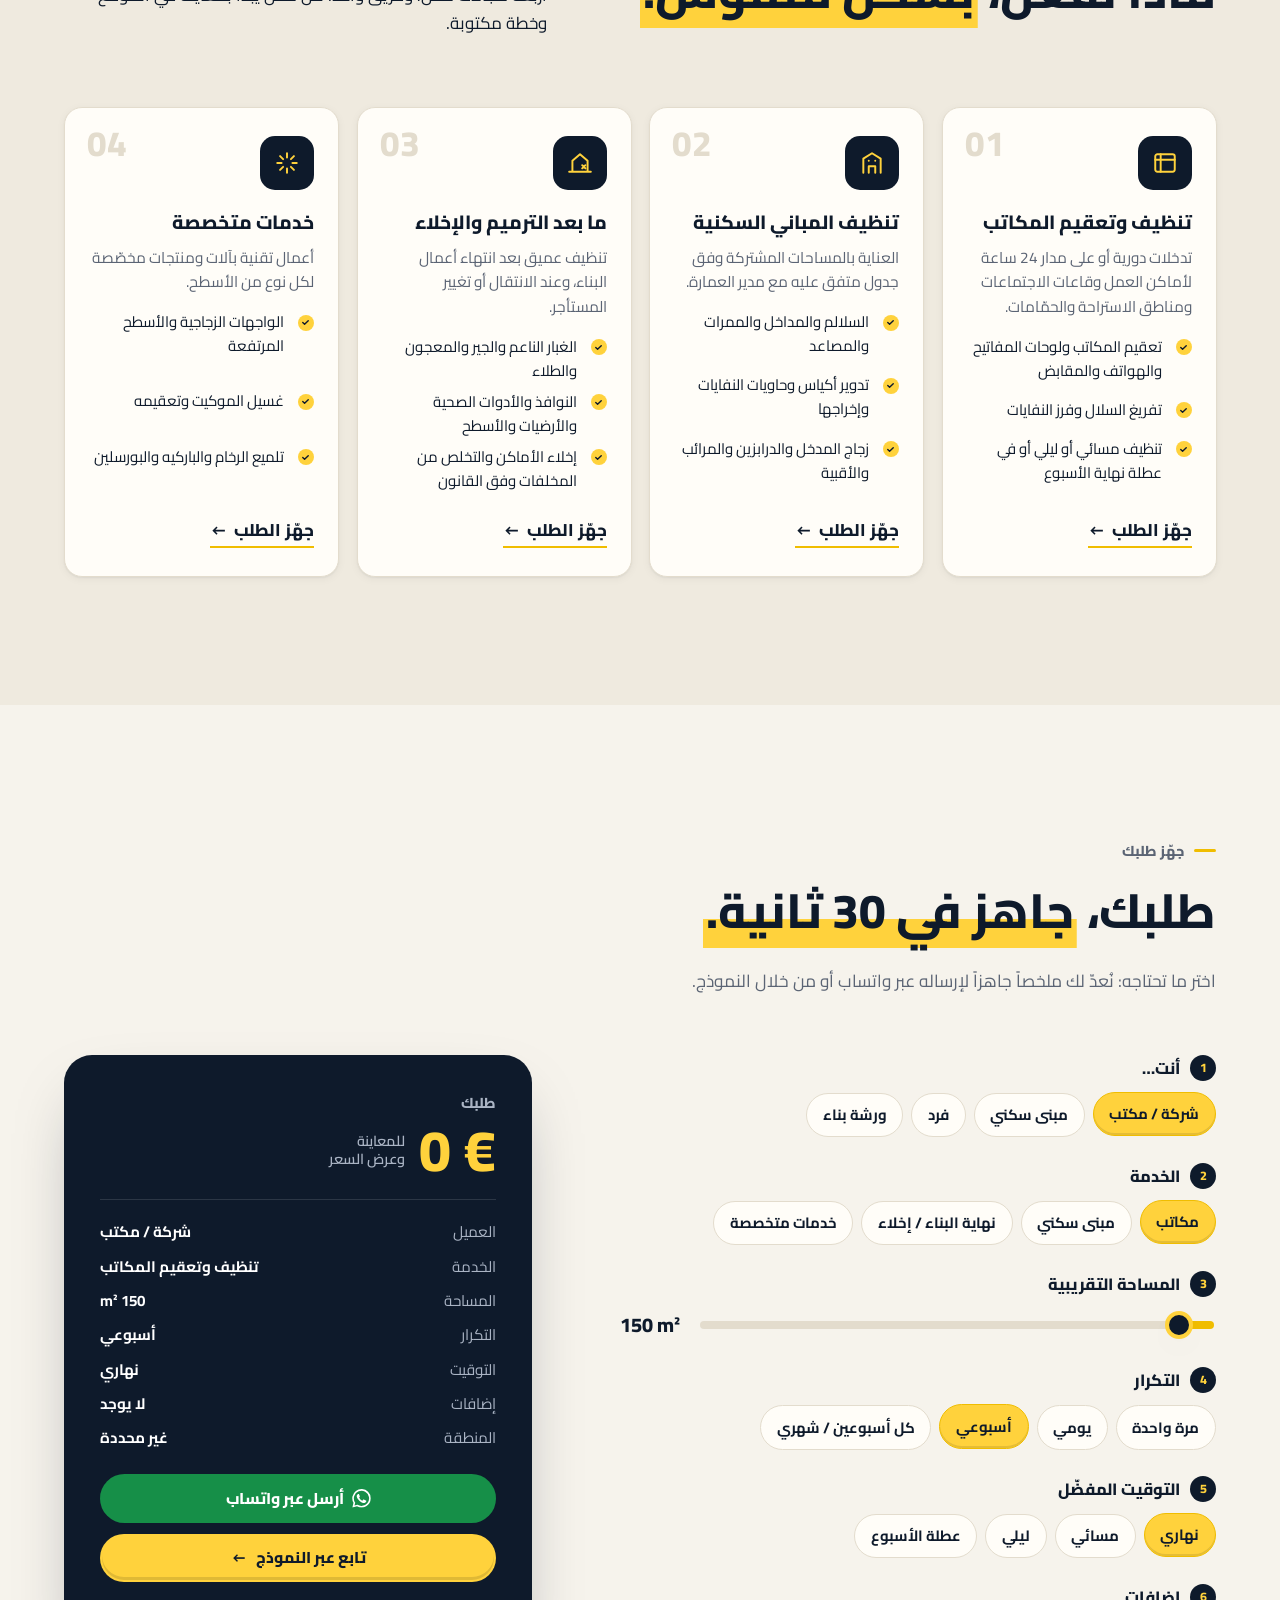
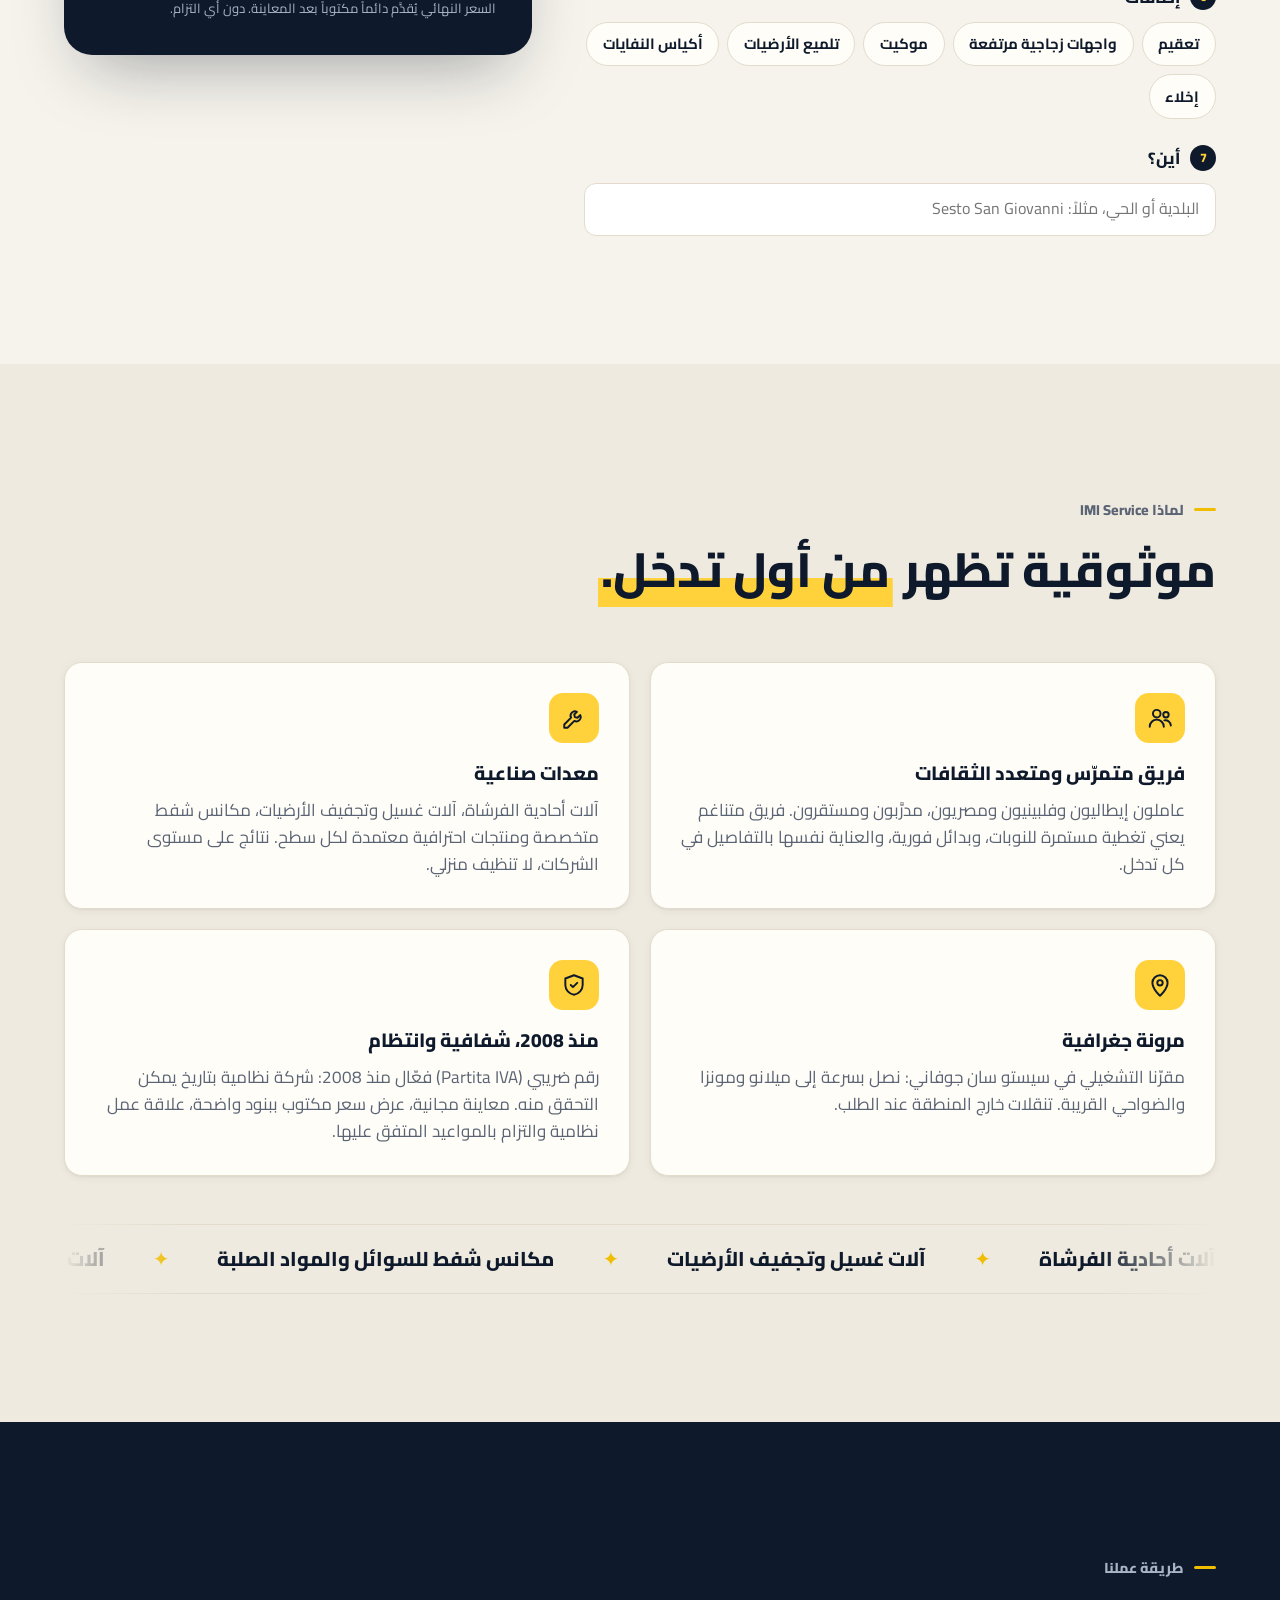
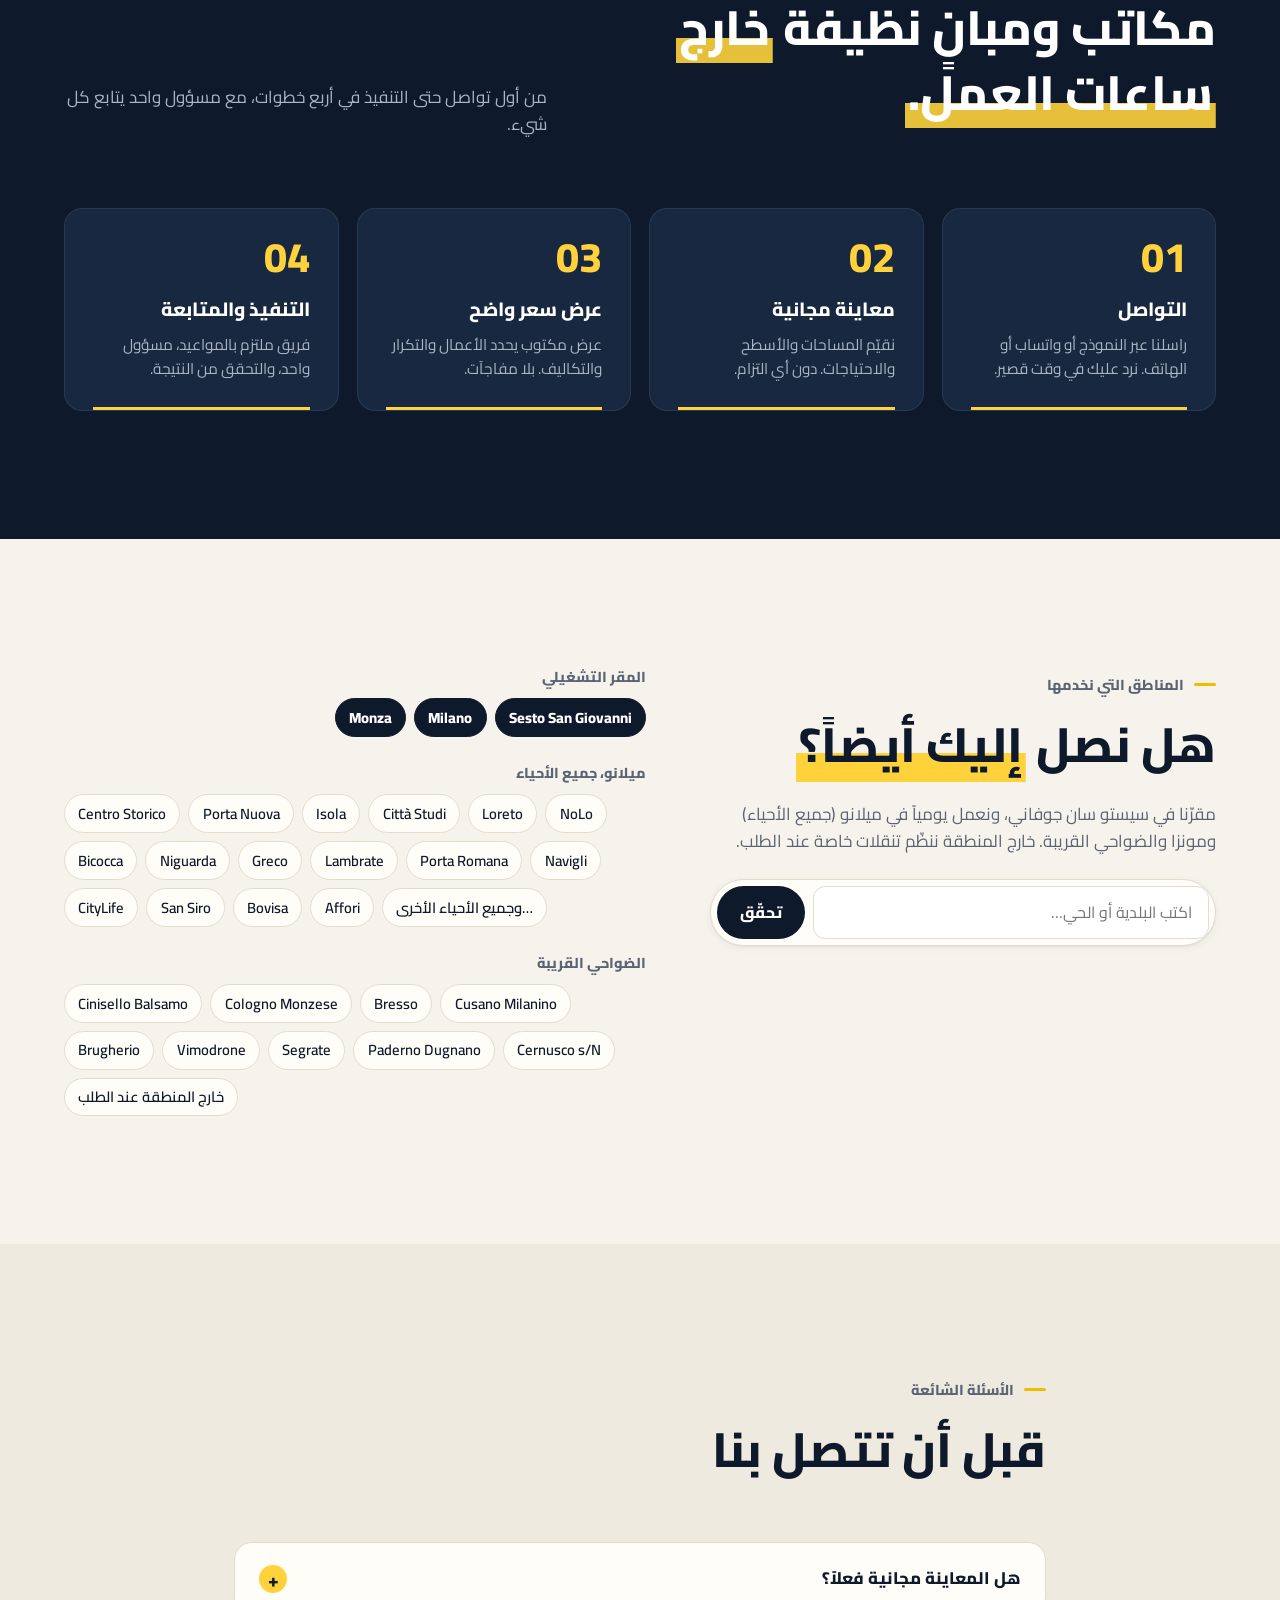
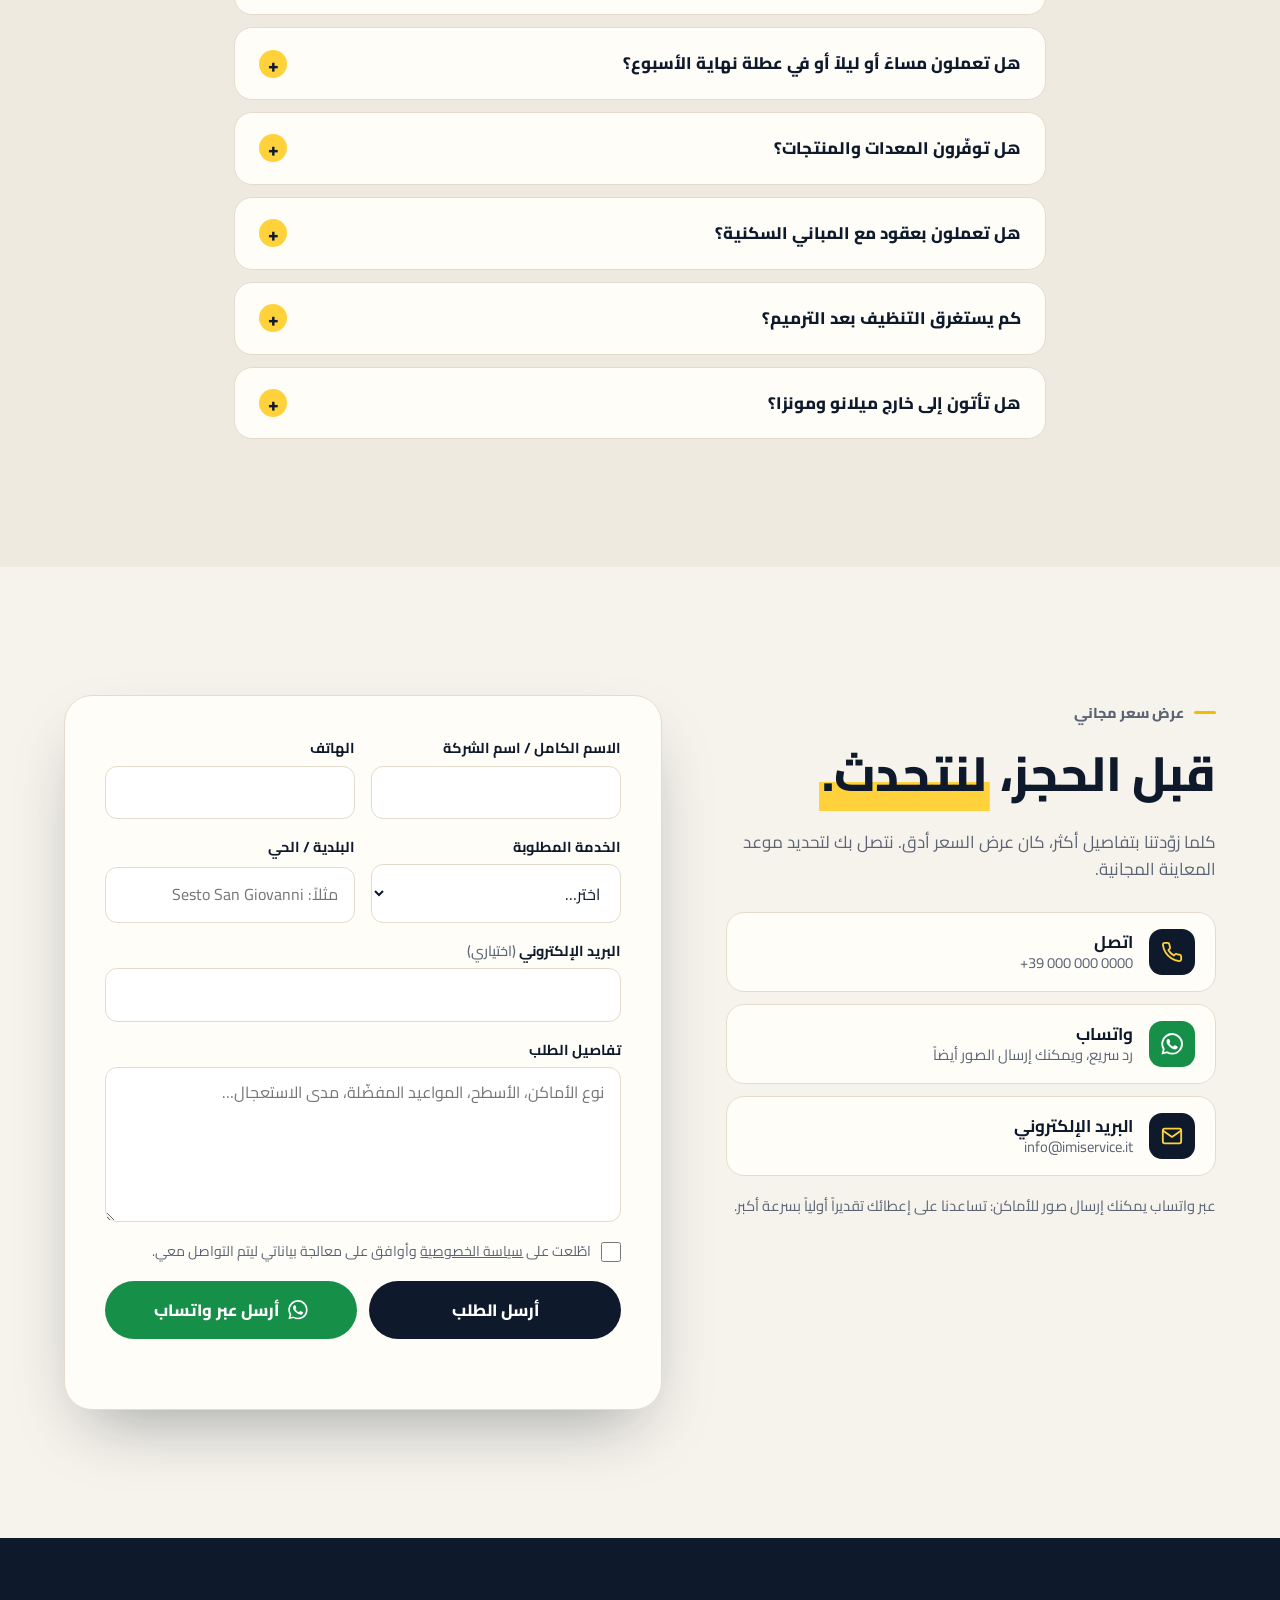
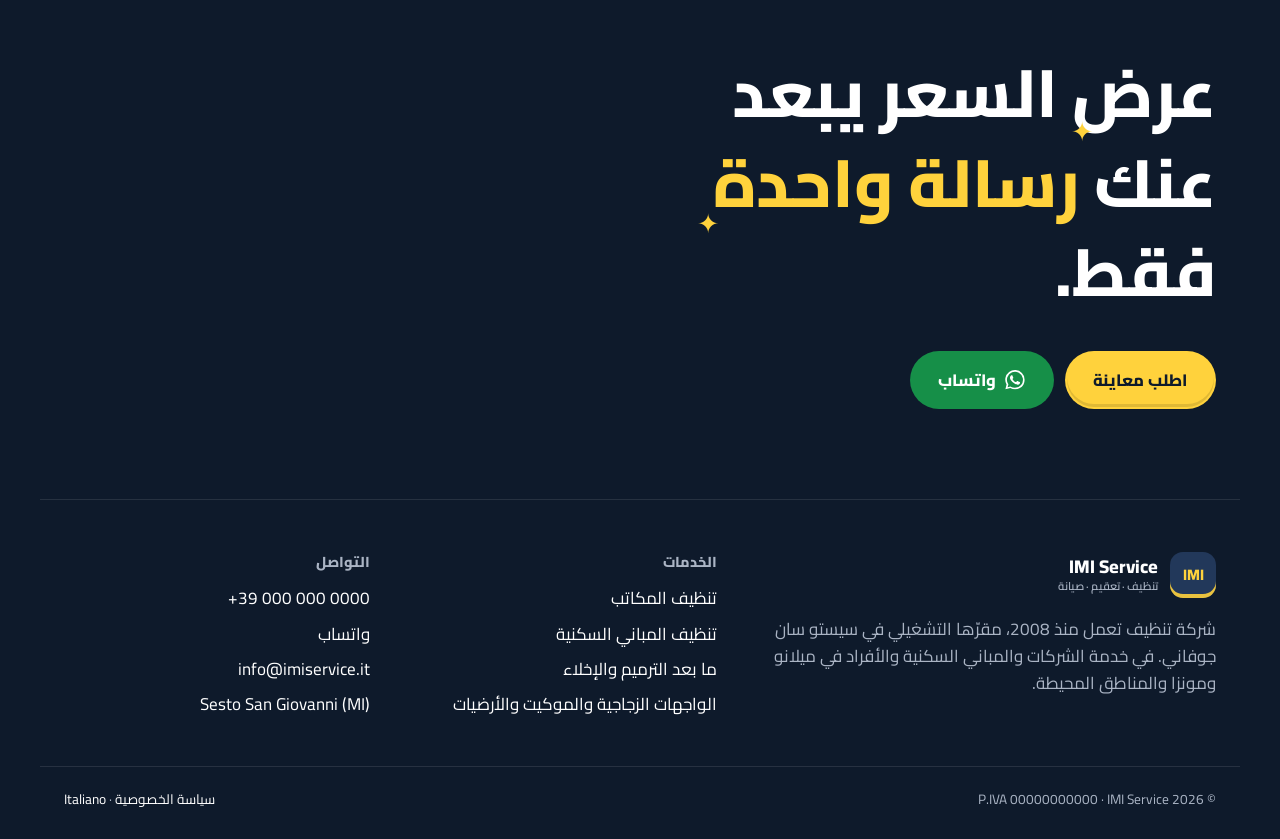
==== commit 706f4313: "Attivi dal 2008: anno di attività nel sito (IT/AR), dati Google e script video - Hero, barra numeri," ====
--- a/ar/index.html
+++ b/ar/index.html
@@ -46,6 +46,7 @@
       "postalCode": "20099",
       "addressCountry": "IT"
     },
+    "foundingDate": "2008",
     "areaServed": ["Sesto San Giovanni", "Milano", "Monza", "Città metropolitana di Milano", "Provincia di Monza e della Brianza"]
   }
   </script>
@@ -108,7 +109,7 @@
       <div class="hero__brandmark" aria-hidden="true"><span>IMI</span></div>
       <div class="container hero__inner">
         <div class="hero__copy">
-          <p class="kicker">سيستو سان جوفاني · ميلانو · مونزا</p>
+          <p class="kicker">منذ 2008 · سيستو سان جوفاني · ميلانو · مونزا</p>
           <h1 class="reveal">تنظيف احترافي، <mark class="hl">معاينة مجانية</mark> وعرض سعر سريع.</h1>
           <p class="hero__lead reveal">
             المكاتب، المباني السكنية، التنظيف بعد انتهاء أعمال البناء والخدمات المتخصصة. فريق خاص بنا، معدات صناعية،
@@ -124,6 +125,7 @@
           </div>
 
           <ul class="hero__trust reveal" role="list">
+            <li><svg aria-hidden="true" viewBox="0 0 24 24"><use href="#i-check"/></svg>نعمل منذ 2008، شركة نظامية</li>
             <li><svg aria-hidden="true" viewBox="0 0 24 24"><use href="#i-check"/></svg>فريق خاص بنا ومدرَّب</li>
             <li><svg aria-hidden="true" viewBox="0 0 24 24"><use href="#i-check"/></svg>نوبات نهارية ومسائية وليلية وفي العطل</li>
             <li><svg aria-hidden="true" viewBox="0 0 24 24"><use href="#i-check"/></svg>معدات صناعية</li>
@@ -171,7 +173,7 @@
         <div class="container stats__inner">
           <div class="stat"><strong dir="ltr">0 €</strong><span>للمعاينة وعرض السعر</span></div>
           <div class="stat"><strong>24/7</strong><span>تغطية بنظام النوبات، حتى في العطل</span></div>
-          <div class="stat"><strong>4</strong><span>مجالات خدمة، ومسؤول واحد للتواصل</span></div>
+          <div class="stat"><strong>منذ 2008</strong><span>رقم ضريبي فعّال، شركة نظامية</span></div>
           <div class="stat"><strong dir="ltr">MI · MB</strong><span>ميلانو ومونزا والضواحي القريبة</span></div>
         </div>
       </div>
@@ -199,7 +201,7 @@
               <svg viewBox="0 0 24 24" aria-hidden="true"><path d="M8 5.5v13a1 1 0 0 0 1.5.86l10.4-6.5a1 1 0 0 0 0-1.72L9.5 4.64A1 1 0 0 0 8 5.5Z"/></svg>
             </button>
             <div class="video__caption">
-              <p class="video__title">IMI Service<span>تنظيف · تعقيم · صيانة</span></p>
+              <p class="video__title">IMI Service<span>تنظيف · تعقيم · صيانة · منذ 2008</span></p>
               <p class="video__soon">الفيديو قريباً</p>
             </div>
             <ul class="video__chips" role="list">
@@ -443,8 +445,8 @@
           </article>
           <article class="usp__item tilt reveal">
             <div class="usp__icon" aria-hidden="true"><svg viewBox="0 0 24 24"><path d="M9 12l2 2 4-4"/><path d="M12 3l8 3v6c0 4.5-3.4 8.3-8 9-4.6-.7-8-4.5-8-9V6l8-3Z"/></svg></div>
-            <h3>شفافية وانتظام</h3>
-            <p>معاينة مجانية، عرض سعر مكتوب ببنود واضحة، علاقة عمل نظامية والتزام بالمواعيد المتفق عليها.</p>
+            <h3>منذ 2008، شفافية وانتظام</h3>
+            <p>رقم ضريبي (Partita IVA) فعّال منذ 2008: شركة نظامية بتاريخ يمكن التحقق منه. معاينة مجانية، عرض سعر مكتوب ببنود واضحة، علاقة عمل نظامية والتزام بالمواعيد المتفق عليها.</p>
           </article>
         </div>
 
@@ -682,7 +684,7 @@
           <span class="brand__mark" aria-hidden="true">IMI</span>
           <span class="brand__text">IMI Service<small>تنظيف · تعقيم · صيانة</small></span>
         </a>
-        <p class="footer__claim">شركة تنظيف مقرّها التشغيلي في سيستو سان جوفاني. في خدمة الشركات والمباني السكنية والأفراد في ميلانو ومونزا والمناطق المحيطة.</p>
+        <p class="footer__claim">شركة تنظيف تعمل منذ 2008، مقرّها التشغيلي في سيستو سان جوفاني. في خدمة الشركات والمباني السكنية والأفراد في ميلانو ومونزا والمناطق المحيطة.</p>
       </div>
       <div>
         <h3>الخدمات</h3>
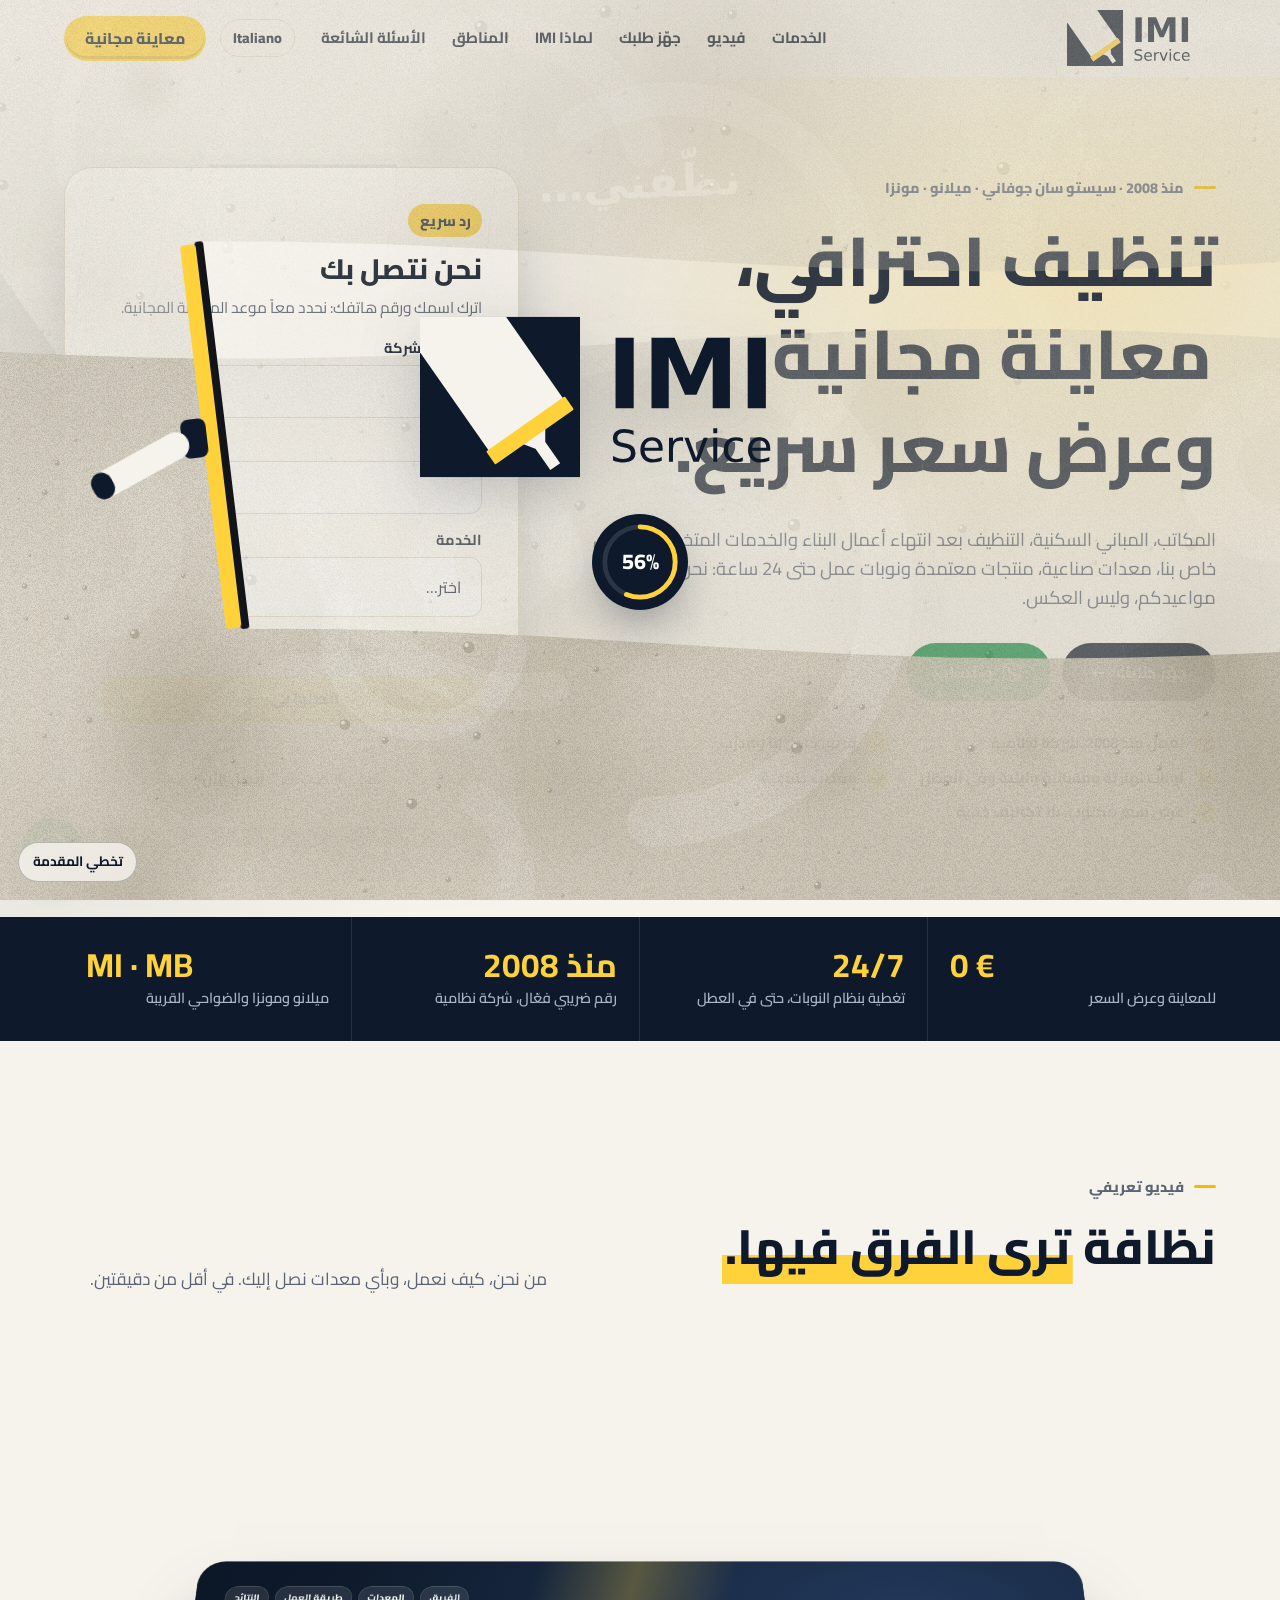
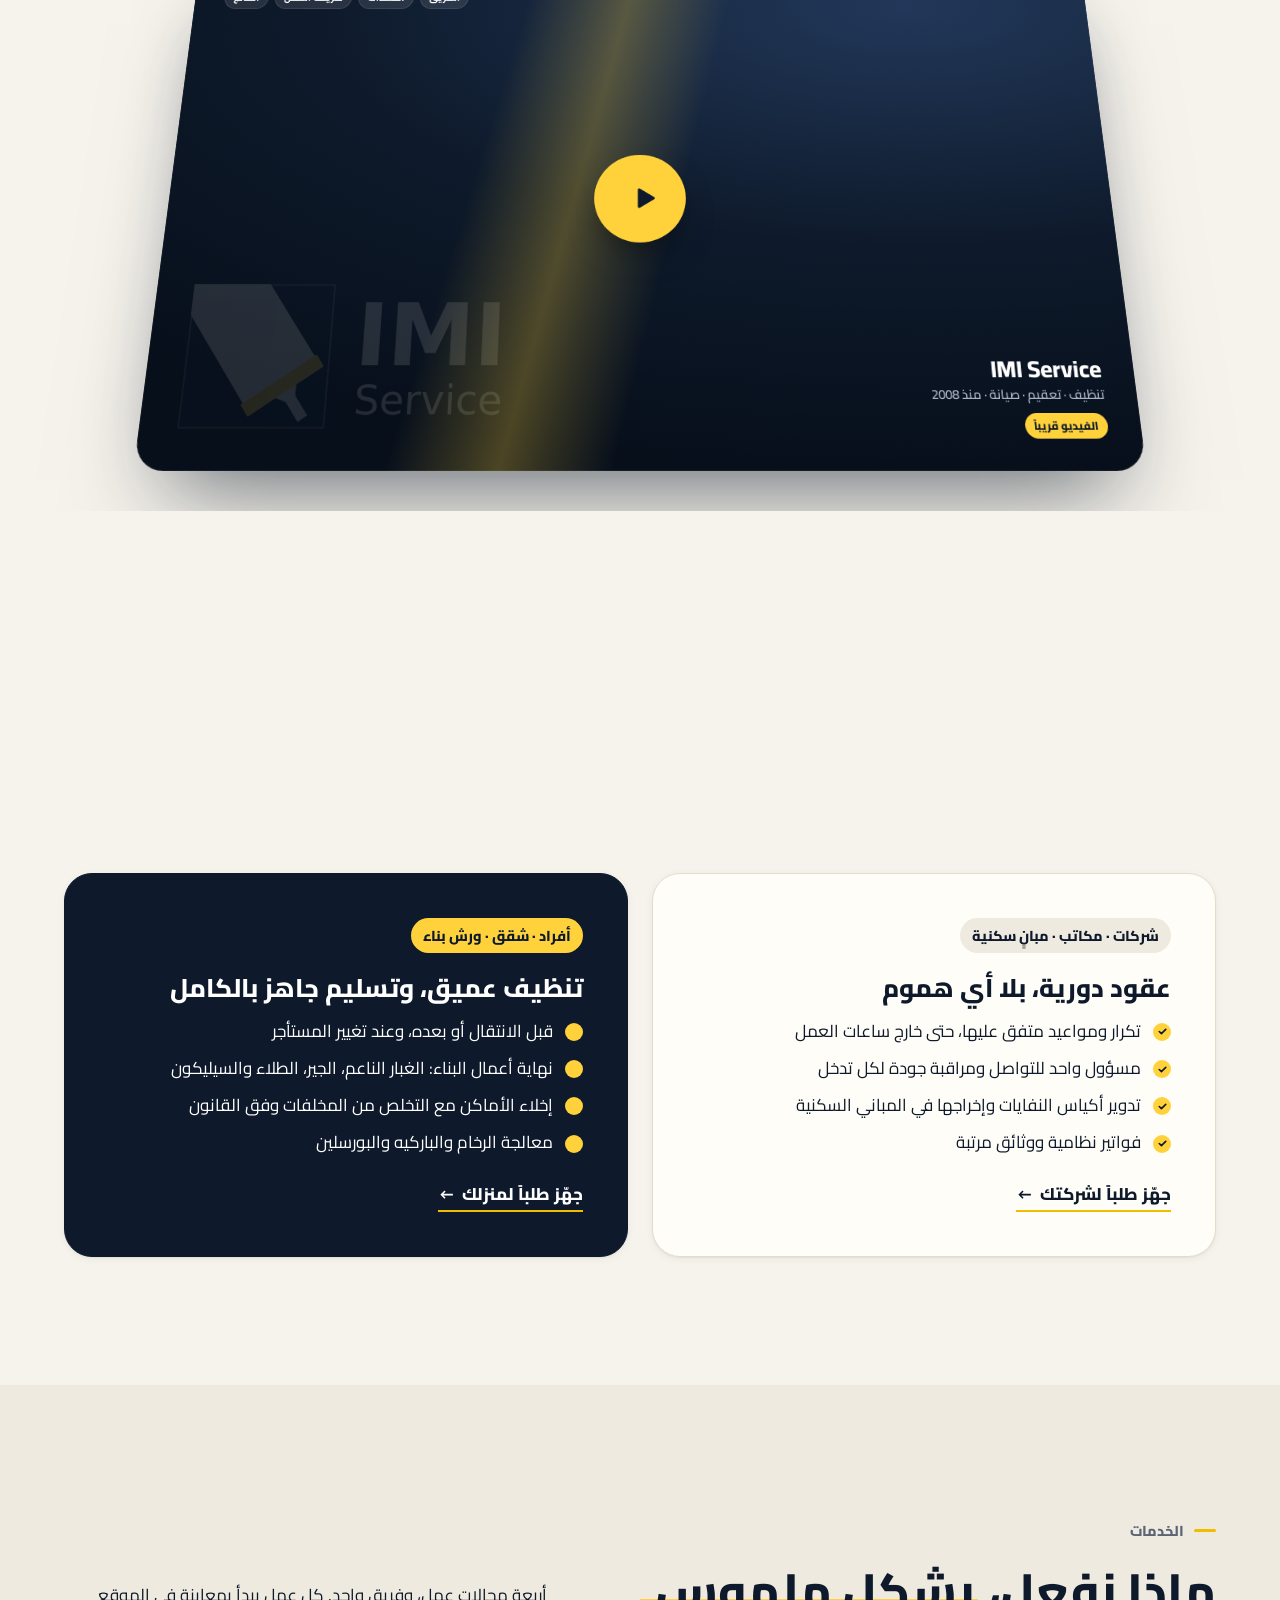
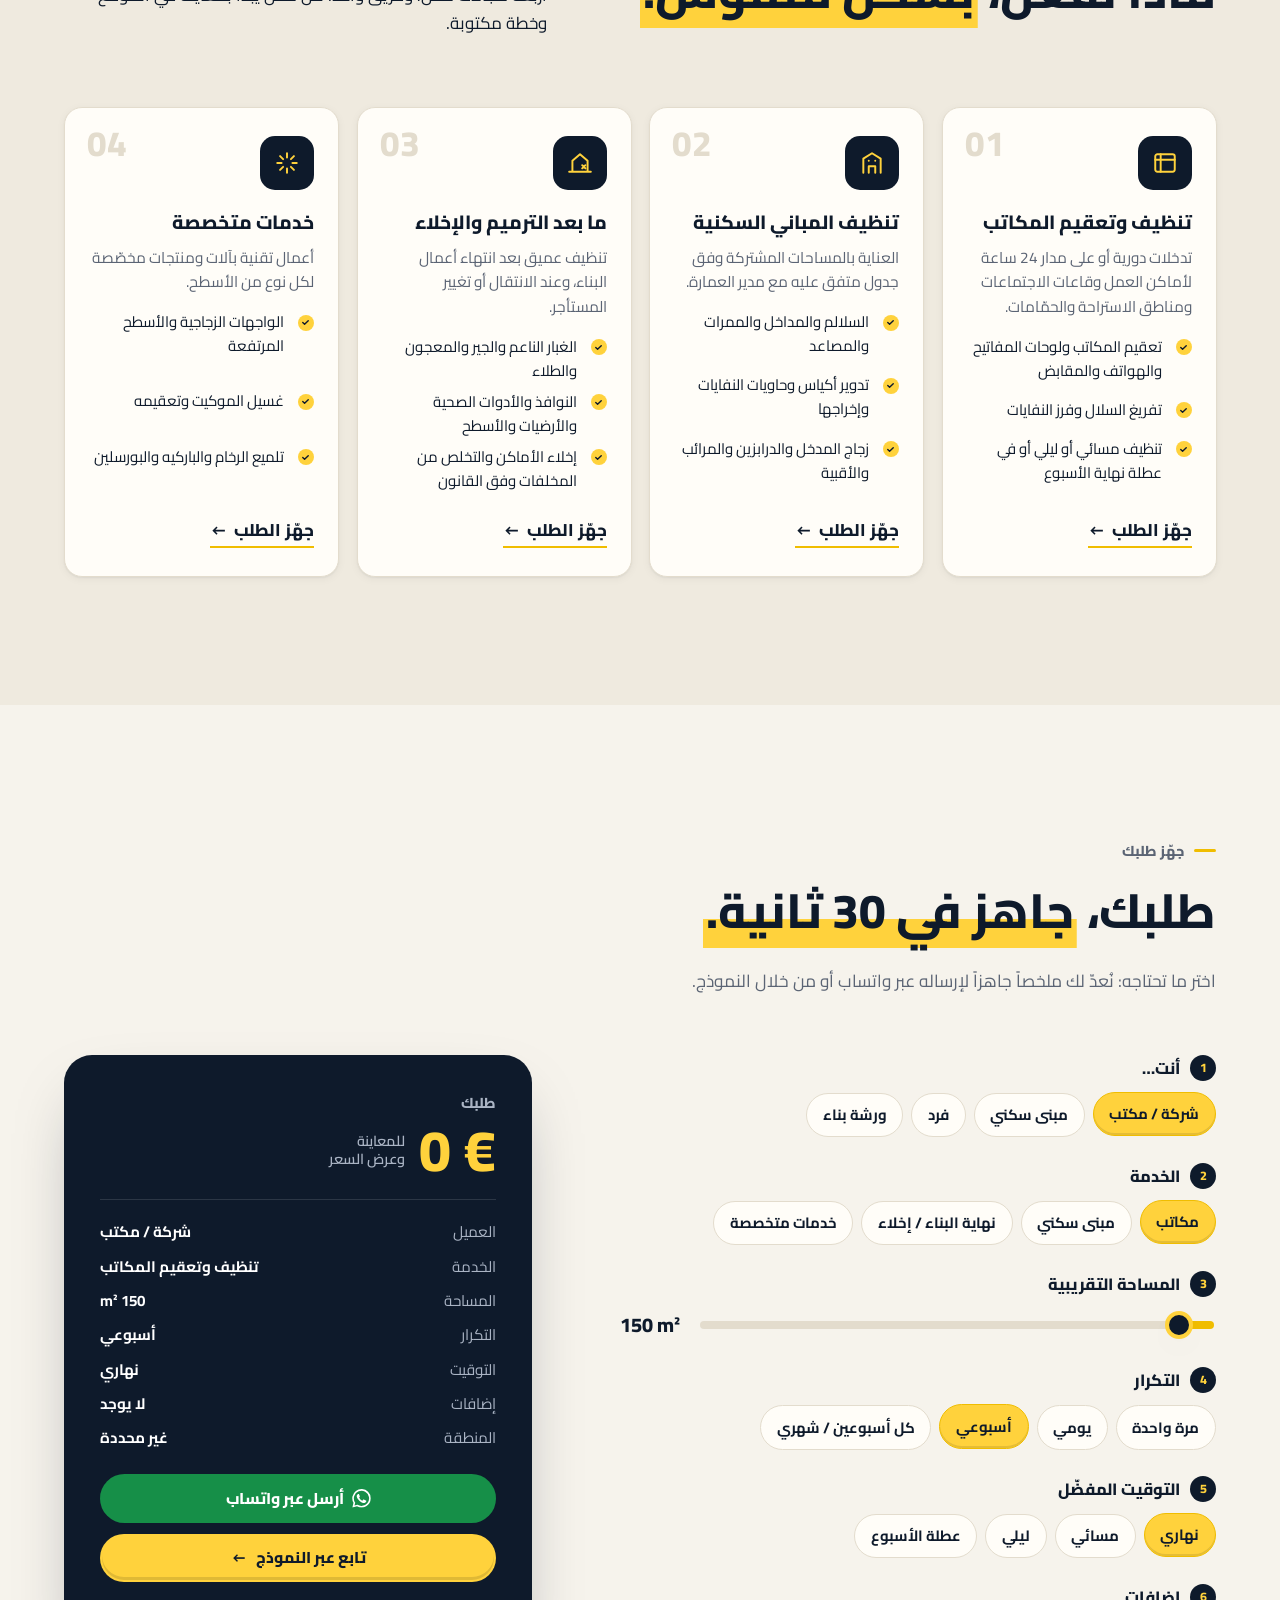
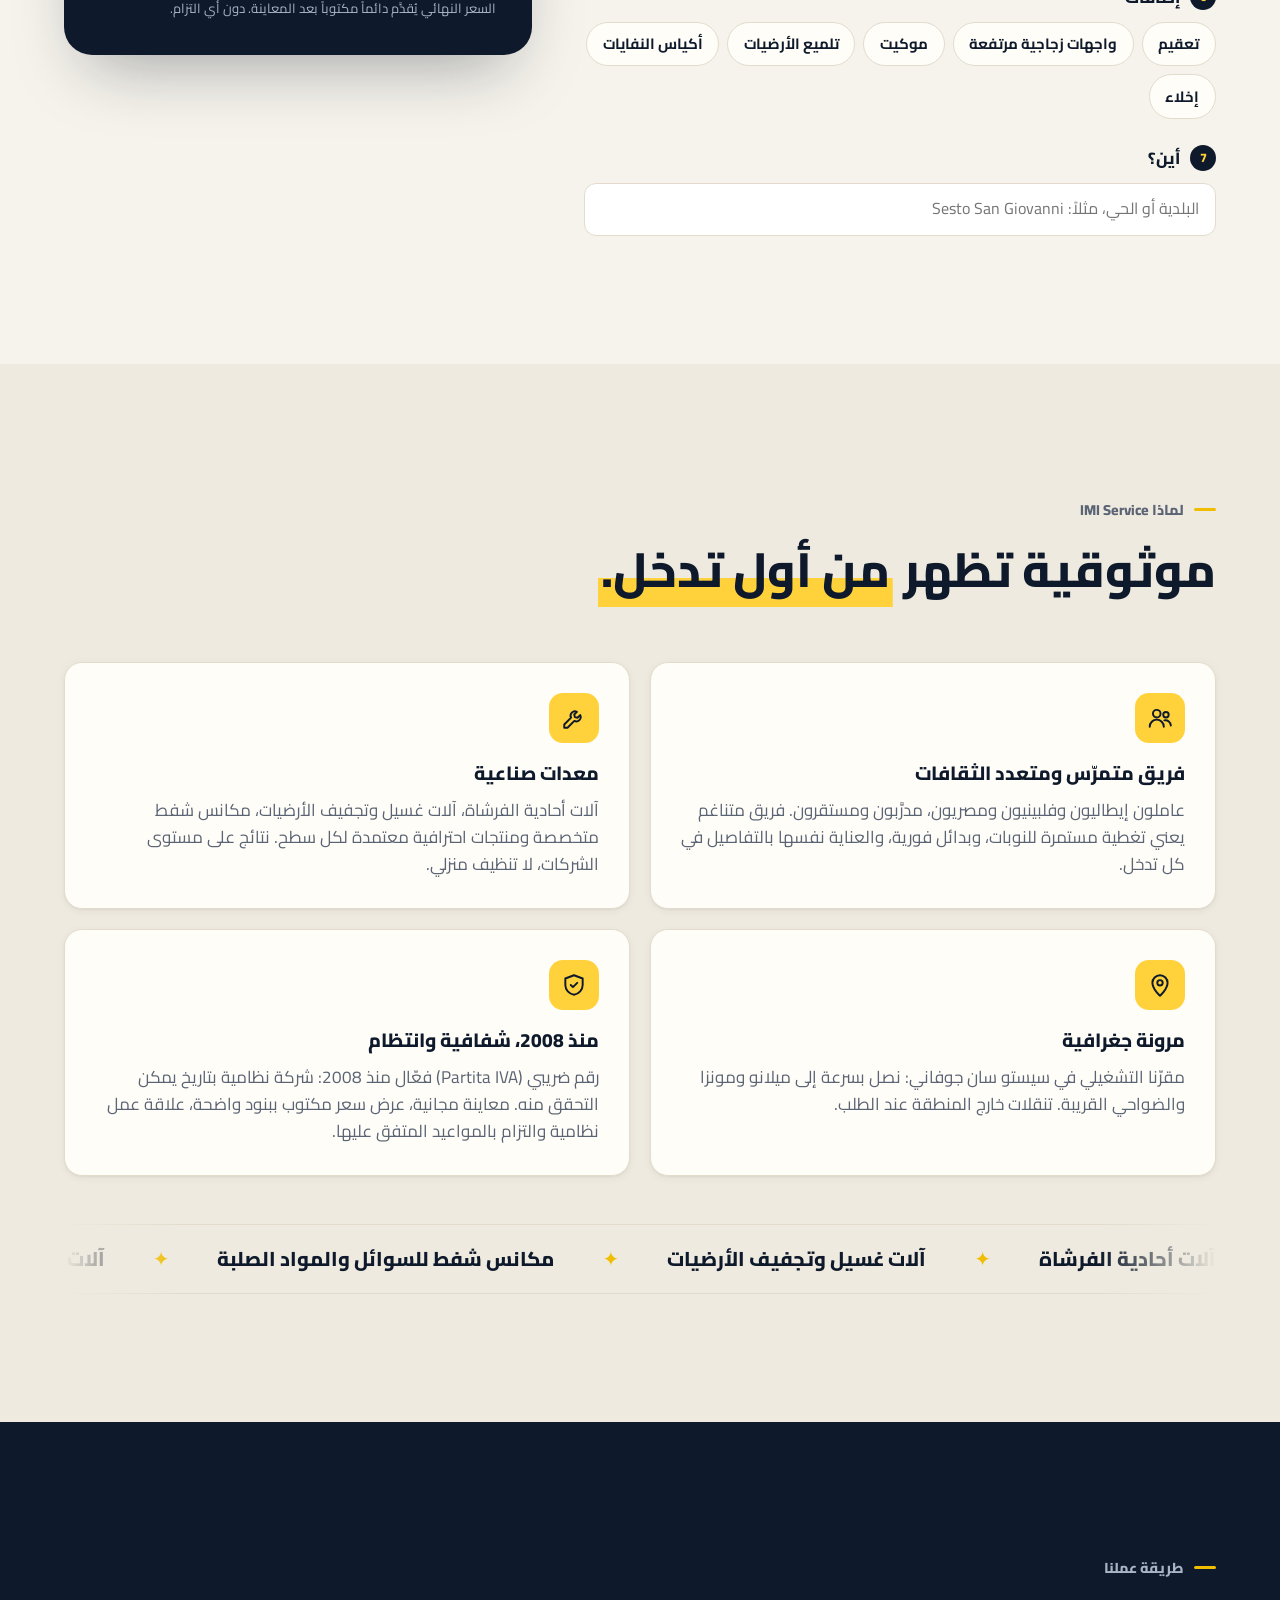
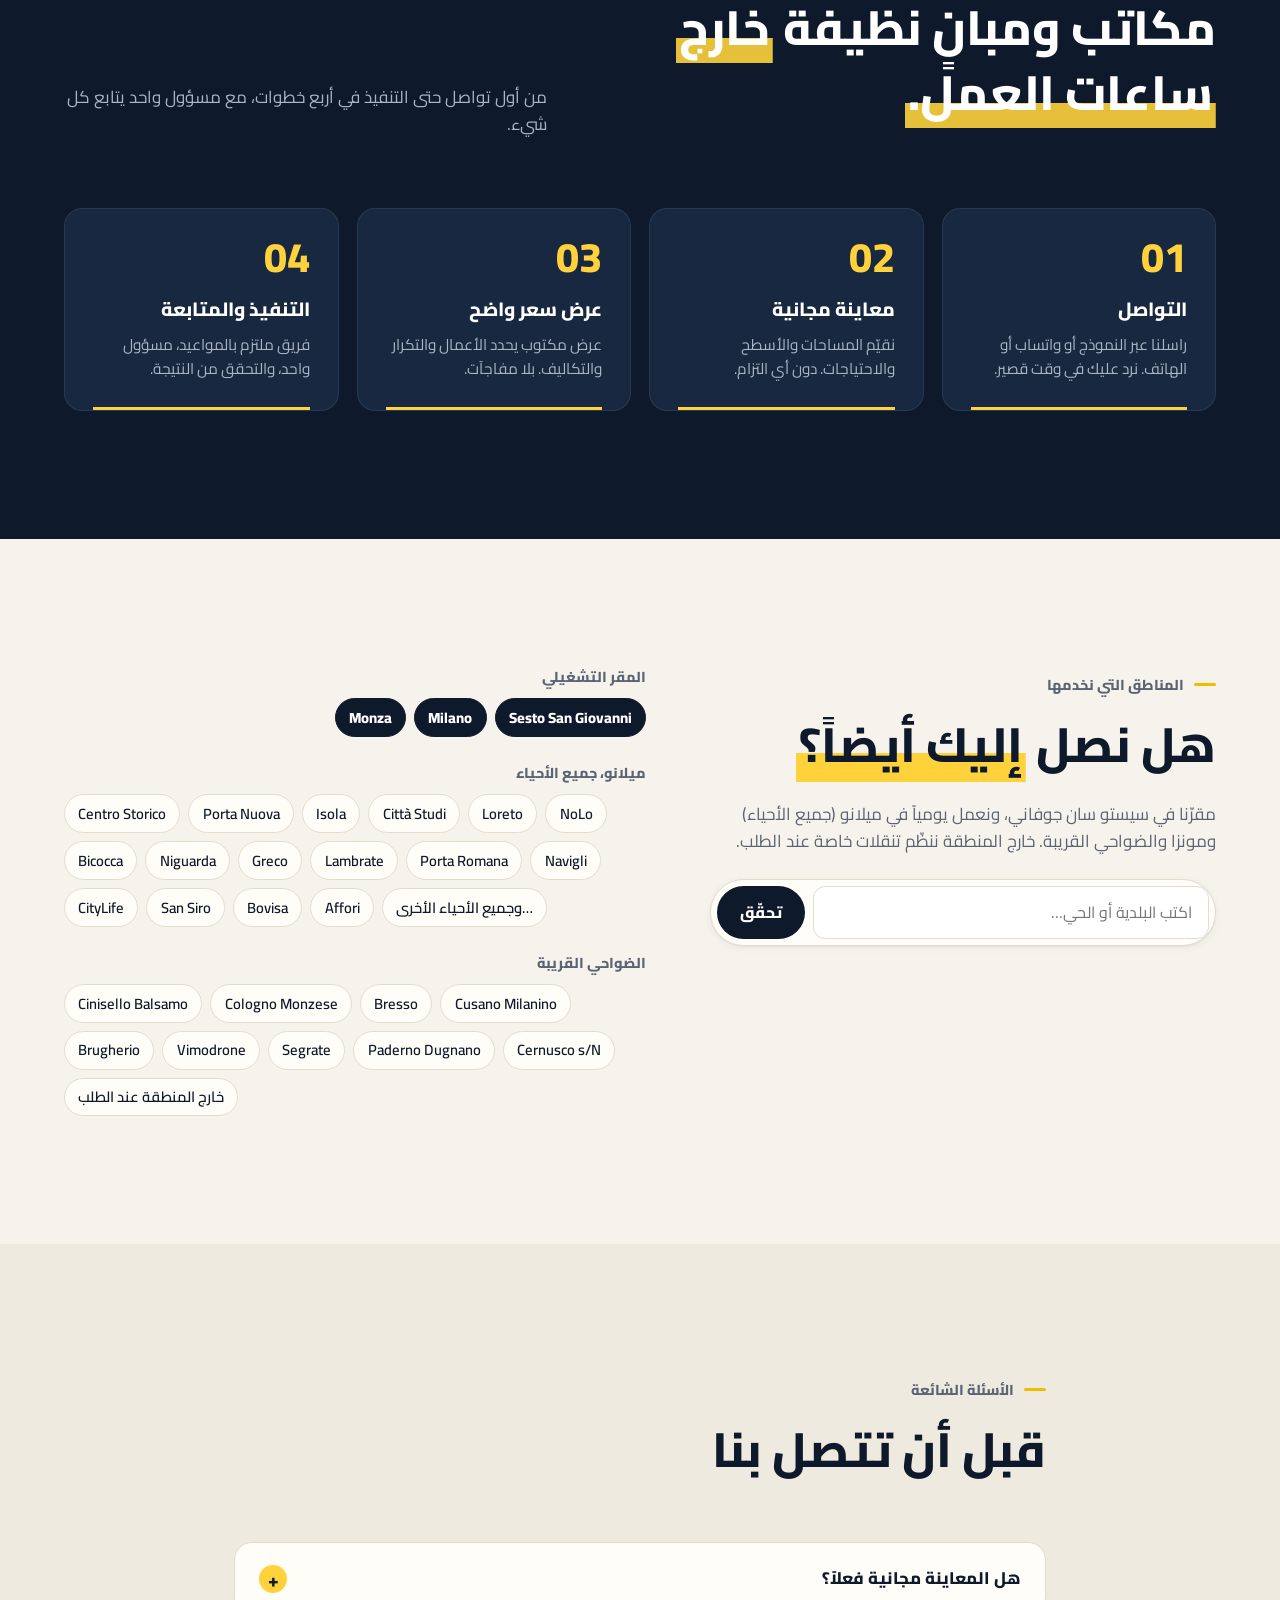
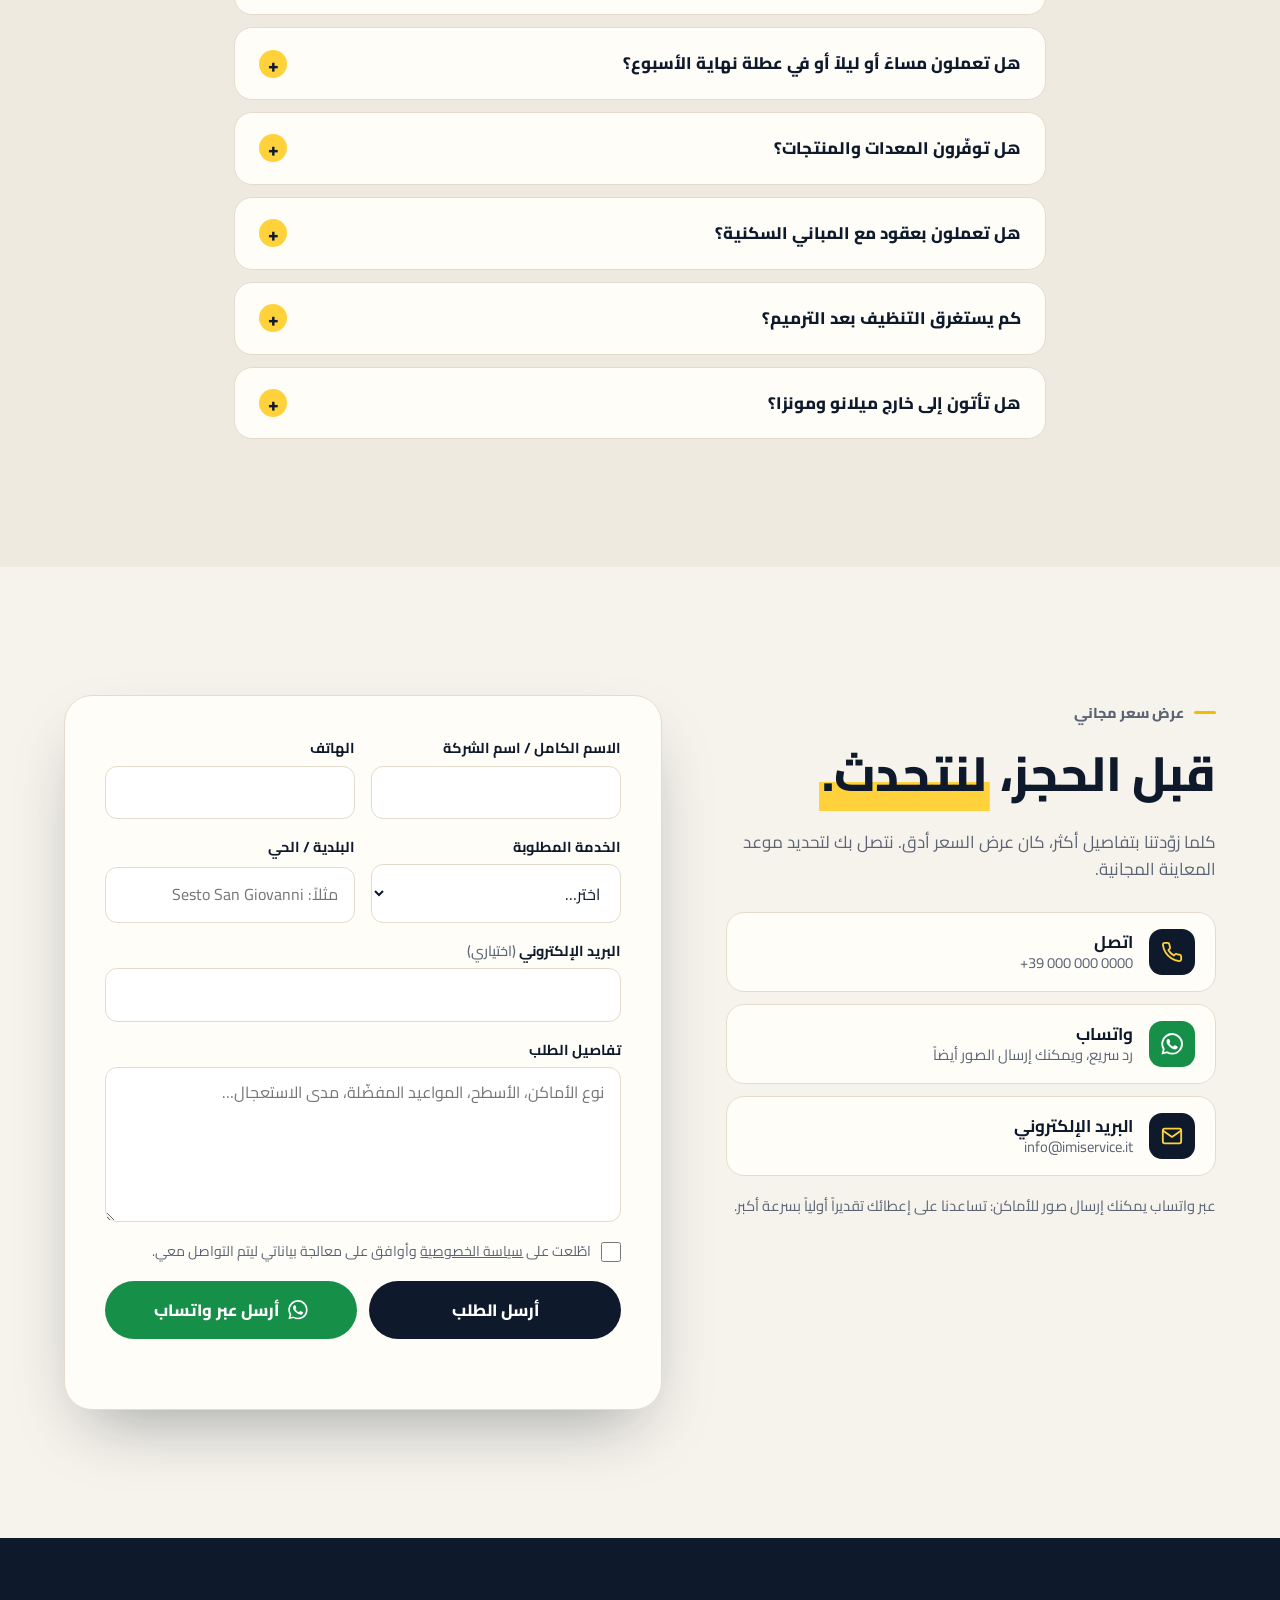
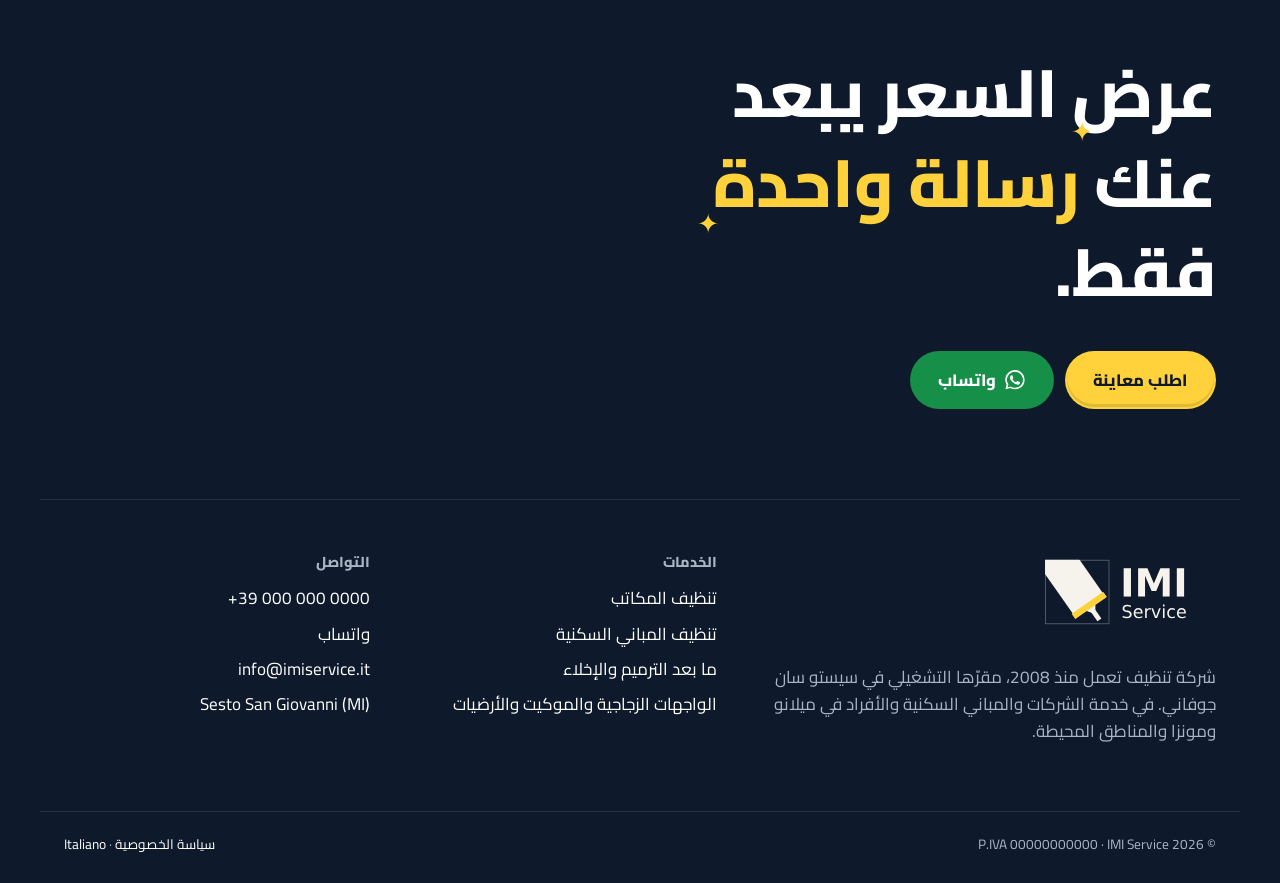
==== commit 3d9dfb47: "Logo IMI Service integrato in tutto il sito - Header (logo.svg) e footer (variante per fondi scuri) " ====
--- a/ar/index.html
+++ b/ar/index.html
@@ -10,7 +10,13 @@
   <link rel="alternate" hreflang="it" href="https://www.imiservice.it/">
   <link rel="alternate" hreflang="ar" href="https://www.imiservice.it/ar/">
   <link rel="alternate" hreflang="x-default" href="https://www.imiservice.it/">
-  <link rel="icon" href="../assets/img/favicon.svg" type="image/svg+xml">
+  <link rel="icon" href="../assets/img/logo/simbolo.svg" type="image/svg+xml">
+  <link rel="icon" href="../assets/img/icon-32.png" type="image/png" sizes="32x32">
+  <link rel="apple-touch-icon" href="../assets/img/apple-touch-icon.png">
+  <meta property="og:image" content="https://imiservice-mu.vercel.app/assets/img/og-image.png">
+  <meta property="og:image:width" content="1200">
+  <meta property="og:image:height" content="630">
+  <meta name="twitter:card" content="summary_large_image">
 
   <meta property="og:type" content="website">
   <meta property="og:locale" content="ar_AR">
@@ -57,14 +63,16 @@
   <!-- ============ المقدمة: الممسحة تنظّف الشاشة ============ -->
   <div class="intro" id="intro" aria-hidden="true">
     <canvas class="intro__grime" id="grime"></canvas>
-    <div class="intro__badge" id="introBadge">
+    <div class="intro__center">
+      <img class="intro__logo" src="../assets/img/logo/logo-animato.svg" alt="IMI Service" width="720" height="320">
+      <div class="intro__badge" id="introBadge">
       <svg viewBox="0 0 100 100" class="intro__ring">
         <circle cx="50" cy="50" r="44" class="intro__ring-bg"/>
         <circle cx="50" cy="50" r="44" class="intro__ring-fg" id="introRing"/>
       </svg>
       <span class="intro__pct" dir="ltr"><span id="introPct">0</span>%</span>
+      </div>
     </div>
-    <p class="intro__brand" dir="ltr"><strong>IMI</strong> Service</p>
     <button class="intro__skip" type="button" id="introSkip">تخطي المقدمة</button>
   </div>
 
@@ -73,9 +81,8 @@
   <!-- ============ الترويسة ============ -->
   <header class="header" id="top">
     <div class="container header__inner">
-      <a class="brand" href="#top" aria-label="IMI Service، العودة إلى الأعلى">
-        <span class="brand__mark" aria-hidden="true">IMI</span>
-        <span class="brand__text">IMI Service<small>تنظيف · تعقيم · صيانة</small></span>
+      <a class="brand" href="#top">
+        <img class="brand__logo" src="../assets/img/logo/logo.svg" alt="IMI Service – العودة إلى الأعلى" width="720" height="320">
       </a>
 
       <nav class="nav" id="nav" aria-label="القائمة الرئيسية">
@@ -106,7 +113,7 @@
 
     <!-- ============ الواجهة ============ -->
     <section class="hero">
-      <div class="hero__brandmark" aria-hidden="true"><span>IMI</span></div>
+      <div class="hero__brandmark" aria-hidden="true"><img src="../assets/img/logo/simbolo.svg" alt=""></div>
       <div class="container hero__inner">
         <div class="hero__copy">
           <p class="kicker">منذ 2008 · سيستو سان جوفاني · ميلانو · مونزا</p>
@@ -194,7 +201,7 @@
           <span class="anchor3d anchor3d--video" data-anchor data-scale="0.95" aria-hidden="true"></span>
           <div class="video__frame">
             <div class="video__poster" aria-hidden="true">
-              <span class="video__wm">IMI</span>
+              <img class="video__wm" src="../assets/img/logo/logo-negativo.svg" alt="">
               <span class="video__wipe"></span>
             </div>
             <button class="video__play" type="button" aria-label="شاهد الفيديو التعريفي">
@@ -681,8 +688,7 @@
     <div class="container footer__inner">
       <div>
         <a class="brand brand--light" href="#top">
-          <span class="brand__mark" aria-hidden="true">IMI</span>
-          <span class="brand__text">IMI Service<small>تنظيف · تعقيم · صيانة</small></span>
+          <img class="brand__logo" src="../assets/img/logo/logo-negativo.svg" alt="IMI Service – العودة إلى الأعلى" width="720" height="320" loading="lazy">
         </a>
         <p class="footer__claim">شركة تنظيف تعمل منذ 2008، مقرّها التشغيلي في سيستو سان جوفاني. في خدمة الشركات والمباني السكنية والأفراد في ميلانو ومونزا والمناطق المحيطة.</p>
       </div>
--- a/assets/css/style.css
+++ b/assets/css/style.css
@@ -125,9 +125,17 @@
   transition: opacity .6s var(--ease), visibility .6s;
 }
 .intro__grime { position: absolute; inset: 0; width: 100%; height: 100%; }
+.intro__center {
+  position: absolute; inset: 0; pointer-events: none;
+  display: flex; flex-direction: column; align-items: center; justify-content: center; gap: 10px;
+}
+.intro__logo {
+  width: min(80vw, 480px); height: auto;
+  filter: drop-shadow(0 18px 30px rgba(14, 26, 43, .18));
+}
 .intro__badge {
-  position: absolute; left: 50%; top: 50%;
-  width: 132px; height: 132px; margin: -66px 0 0 -66px;
+  position: relative;
+  width: 96px; height: 96px;
   display: grid; place-items: center;
   border-radius: 50%;
   background: var(--ink); color: #fff;
@@ -138,12 +146,7 @@
 .intro__ring circle { fill: none; stroke-width: 6; }
 .intro__ring-bg { stroke: rgba(255, 255, 255, .12); }
 .intro__ring-fg { stroke: var(--yellow); stroke-linecap: round; stroke-dasharray: 276.5; stroke-dashoffset: 276.5; }
-.intro__pct { font-size: 1.9rem; font-weight: 800; letter-spacing: -.03em; font-variant-numeric: tabular-nums; }
-.intro__brand {
-  position: absolute; left: 50%; top: calc(50% + 84px); transform: translateX(-50%);
-  margin: 0; font-size: .85rem; letter-spacing: .25em; text-transform: uppercase; color: var(--ink); font-weight: 600;
-  white-space: nowrap;
-}
+.intro__pct { font-size: 1.35rem; font-weight: 800; letter-spacing: -.03em; font-variant-numeric: tabular-nums; }
 .intro__skip {
   position: absolute; inset-inline-end: 18px; bottom: 18px;
   font: inherit; font-size: .85rem; font-weight: 700;
@@ -152,7 +155,7 @@
   backdrop-filter: blur(6px);
 }
 .intro.is-done { opacity: 0; visibility: hidden; pointer-events: none; }
-.intro.is-done .intro__badge { transform: scale(.6); opacity: 0; }
+.intro.is-done .intro__center { transform: scale(.96); opacity: 0; transition: transform .5s var(--ease), opacity .4s; }
 
 /* tergivetro di riserva (senza WebGL) */
 .intro__tool { position: absolute; left: 0; top: 0; pointer-events: none; transform-origin: 0 0; will-change: transform; }
@@ -182,20 +185,14 @@
 .header.is-scrolled { border-color: var(--line); box-shadow: 0 6px 24px -18px rgba(14, 26, 43, .4); }
 .header__inner { display: flex; align-items: center; justify-content: space-between; gap: 20px; min-height: var(--header-h); }
 
-.brand { display: inline-flex; align-items: center; gap: 12px; text-decoration: none; color: var(--ink); }
-.brand__mark {
-  display: grid; place-items: center; width: 46px; height: 46px; border-radius: 13px;
-  background: var(--ink); color: var(--yellow); font-weight: 800; font-size: .95rem; letter-spacing: .02em;
-  box-shadow: inset 0 -4px 0 rgba(255, 210, 60, .9);
-}
-.brand__text { display: flex; flex-direction: column; font-weight: 800; font-size: 1.15rem; line-height: 1.1; letter-spacing: -.02em; }
-.brand__text small { font-weight: 600; font-size: .7rem; color: var(--muted); letter-spacing: .04em; margin-top: 3px; }
+.brand { display: inline-flex; align-items: center; gap: 12px; text-decoration: none; color: var(--ink); flex: none; }
+.brand__logo { display: block; height: 80px; width: auto; margin-block: -6px; margin-inline-start: -12px; }
+.footer .brand__logo { height: 92px; margin-inline-start: -14px; }
 .brand--light { color: #fff; }
-.brand--light .brand__text small { color: var(--muted-light); }
 
 .nav { display: flex; align-items: center; gap: 14px; }
 .nav ul { display: flex; gap: 2px; list-style: none; }
-.nav ul a, .nav__cta, .brand__text, .brand__text small { white-space: nowrap; }
+.nav ul a, .nav__cta { white-space: nowrap; }
 .nav ul a { display: block; padding: 8px 12px; border-radius: 999px; text-decoration: none; font-weight: 700; font-size: .95rem; color: var(--ink); transition: background .2s; }
 .nav ul a:hover { background: rgba(14, 26, 43, .06); }
 .nav__phone { font-weight: 800; text-decoration: none; font-size: .95rem; white-space: nowrap; }
@@ -275,16 +272,12 @@
 /* tilt 3D card */
 .tilt { transform-style: preserve-3d; transition: transform .5s var(--ease), box-shadow .4s; will-change: transform; }
 
-/* Firma del marchio nell'hero: "IMI" gigante con passata pulita */
+/* Firma del marchio nell'hero: il simbolo in trasparenza */
 .hero__brandmark {
-  position: absolute; inset-inline-end: -2vw; top: 4%; z-index: -1; pointer-events: none;
-  font-weight: 800; font-size: clamp(14rem, 34vw, 32rem); line-height: .8; letter-spacing: -.06em;
-  color: transparent; -webkit-text-stroke: 2px rgba(14, 26, 43, .07);
-  user-select: none; overflow: hidden;
-}
-.hero__brandmark span {
-  display: block; font-family: "Manrope", system-ui, sans-serif; letter-spacing: -.06em;
-}
+  position: absolute; inset-inline-end: -5vw; top: 2%; z-index: -1; pointer-events: none;
+  width: clamp(300px, 40vw, 620px); opacity: .07; user-select: none;
+}
+.hero__brandmark img { width: 100%; height: auto; }
 
 /* ==========================================================================
    VIDEO PRESENTAZIONE
@@ -304,9 +297,8 @@
 .video__poster { position: absolute; inset: 0; background-size: cover; background-position: center; }
 .has-poster .video__poster::after { content: ""; position: absolute; inset: 0; background: linear-gradient(0deg, rgba(14, 26, 43, .8), rgba(14, 26, 43, .1) 60%); }
 .video__wm {
-  position: absolute; inset-inline-start: 4%; bottom: -6%;
-  font-family: "Manrope", system-ui, sans-serif; font-weight: 800; letter-spacing: -.06em; line-height: .8;
-  font-size: clamp(8rem, 26vw, 24rem); color: transparent; -webkit-text-stroke: 2px rgba(255, 255, 255, .08);
+  position: absolute; inset-inline-end: 2%; bottom: 3%;
+  width: clamp(240px, 44%, 560px); height: auto; opacity: .12;
 }
 .has-poster .video__wm { display: none; }
 .video__wipe {
@@ -549,7 +541,6 @@
 .footer ul { list-style: none; display: grid; gap: 8px; }
 .footer a:not(.btn) { text-decoration: none; color: #fff; }
 .footer a:not(.btn):hover { color: var(--yellow); }
-.brand--light .brand__mark { background: var(--ink-3); }
 .footer__claim { color: var(--muted-light); margin-top: 18px; max-width: 34em; }
 .footer__legal { display: flex; justify-content: space-between; gap: 16px; flex-wrap: wrap; margin-top: 48px; padding-top: 22px; border-top: 1px solid rgba(255, 255, 255, .1); font-size: .85rem; color: var(--muted-light); }
 .footer__legal p { margin: 0; }
@@ -593,7 +584,6 @@
 @media (max-width: 1100px) {
   .services { grid-template-columns: repeat(2, 1fr); }
   .steps { grid-template-columns: repeat(2, 1fr); }
-  .brand__text small { display: none; }
 }
 
 @media (max-width: 920px) {
@@ -631,8 +621,9 @@
 @media (max-width: 640px) {
   body { font-size: 16px; padding-bottom: calc(68px + env(safe-area-inset-bottom)); }
   .container { padding-inline: 16px; }
-  .brand__text small { display: none; }
-  .brand__mark { width: 42px; height: 42px; }
+  .brand__logo { height: 62px; margin-block: -5px; margin-inline-start: -9px; }
+  .hero__brandmark { display: none; }
+  .footer .brand__logo { height: 76px; }
   .hero__trust { grid-template-columns: 1fr; }
   .hero__actions .btn { flex: 1 1 100%; }
   .services, .usp, .steps, .grid-2 { grid-template-columns: 1fr; }
